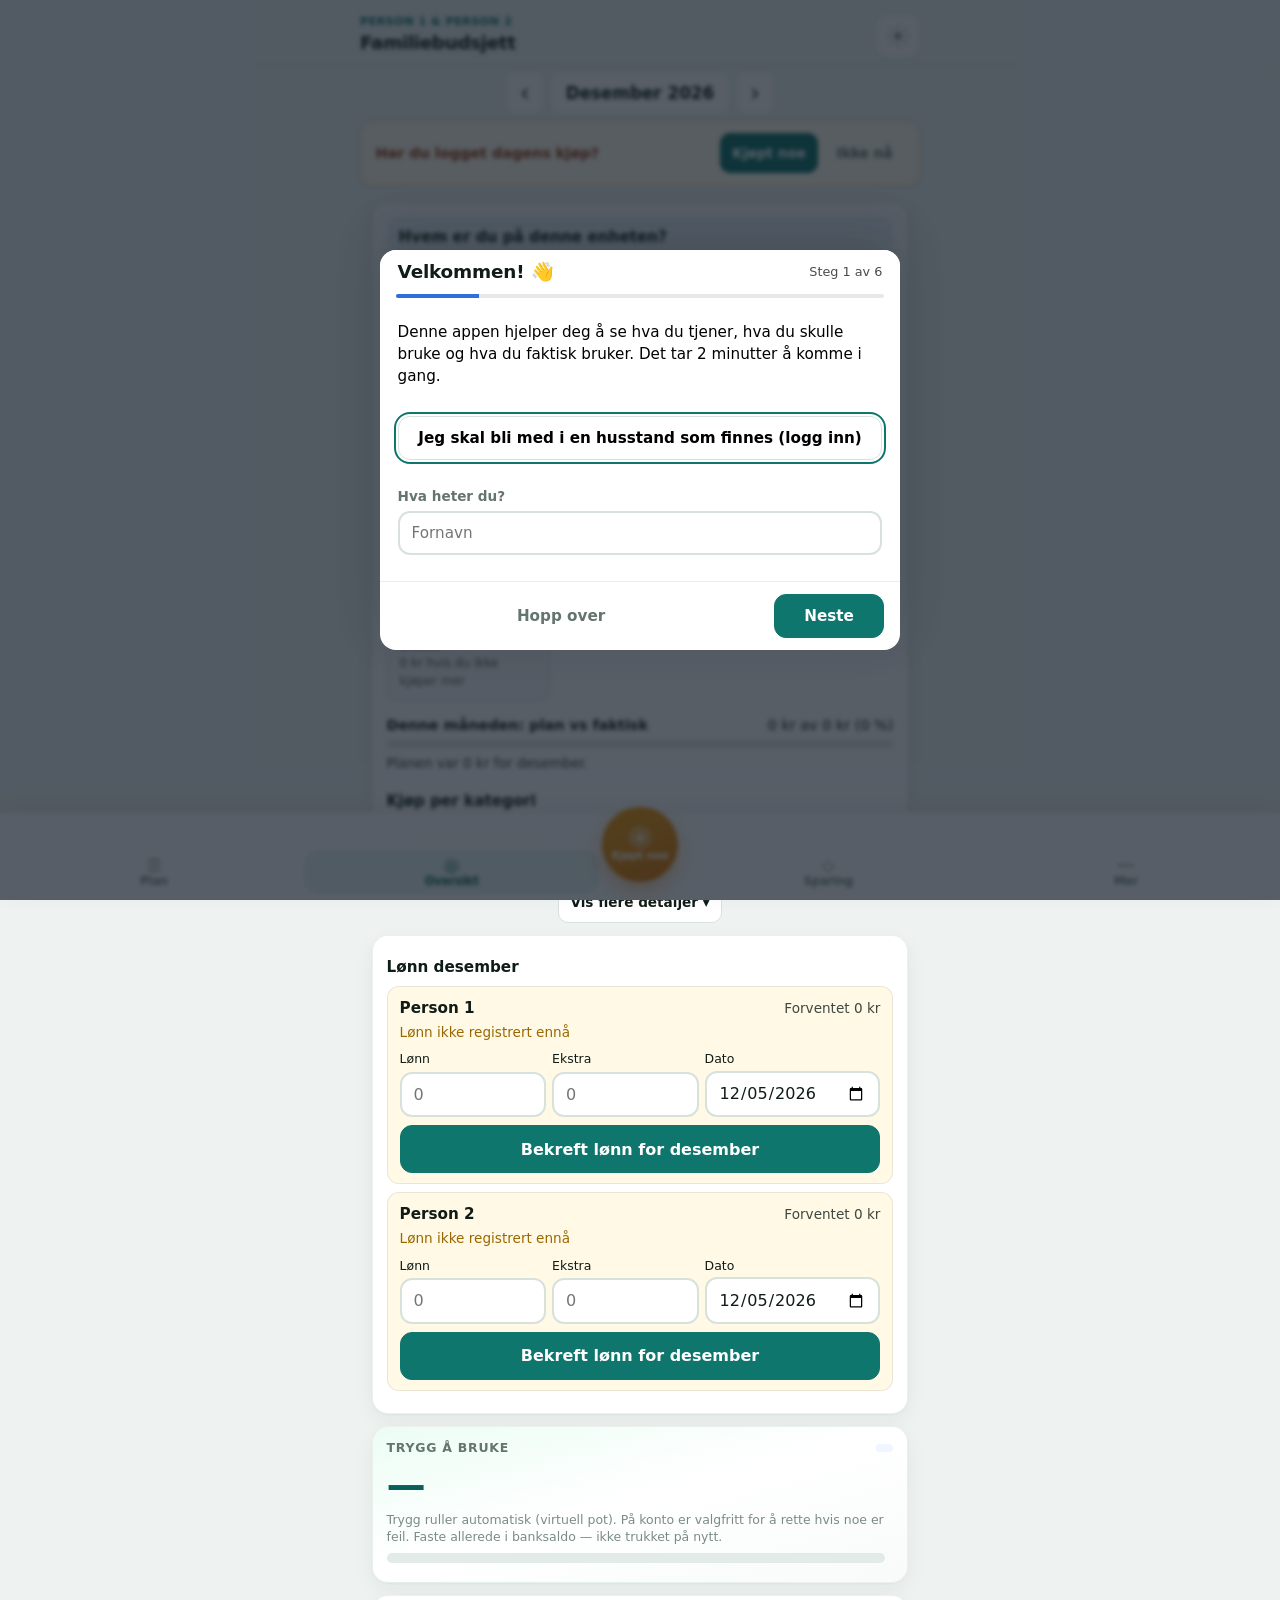
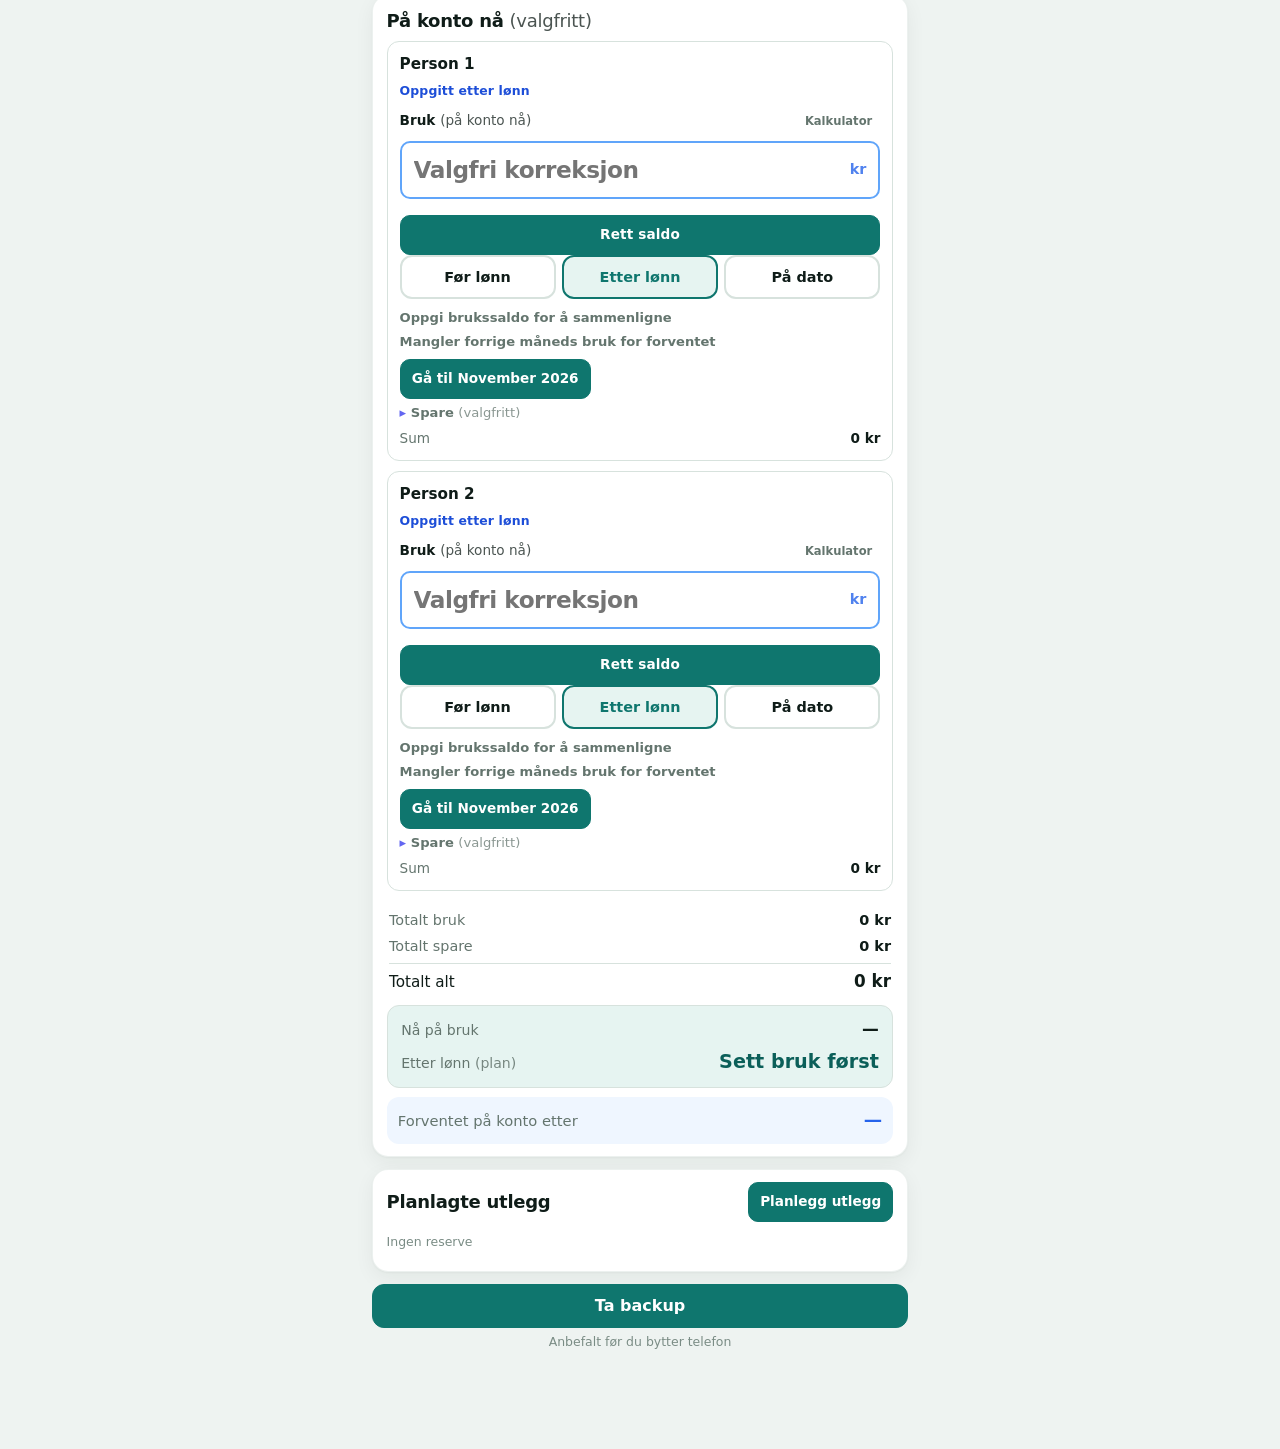
==== index.html @ 06b8fc4e "Flere brukere: per-post fletting i synk (ingen overskriving), Dette er meg per enhet, delingsveiledn" ====
<!DOCTYPE html>
<html lang="nb">
<head>
  <meta charset="UTF-8" />
  <meta name="viewport" content="width=device-width, initial-scale=1, viewport-fit=cover" />
  <meta name="theme-color" content="#0f766e" />
  <meta name="description" content="Familiebudsjett – budsjett mot faktisk, rask logging for husstanden." />
  <meta name="apple-mobile-web-app-capable" content="yes" />
  <meta name="mobile-web-app-capable" content="yes" />
  <meta name="apple-mobile-web-app-status-bar-style" content="default" />
  <meta name="apple-mobile-web-app-title" content="Budsjett" />
  <meta name="application-name" content="Familiebudsjett" />
  <link rel="manifest" href="manifest.webmanifest" />
  <link rel="apple-touch-icon" href="icon-192.png" />
  <title>Familiebudsjett</title>
  <link rel="stylesheet" href="styles.css" />
</head>
<body>
  <a class="skip-link" href="#main">Hopp til innhold</a>

  <header class="app-header">
    <div class="header-inner">
      <div>
        <p class="eyebrow header-eyebrow-dyn" id="headerEyebrow">Familie</p>
        <h1>Familiebudsjett</h1>
      </div>
      <button type="button" class="icon-btn" id="btnSettings" aria-label="Innstillinger" title="Innstillinger">
        <svg width="22" height="22" viewBox="0 0 24 24" fill="none" stroke="currentColor" stroke-width="2" aria-hidden="true">
          <circle cx="12" cy="12" r="3"/><path d="M12 1v2M12 21v2M4.2 4.2l1.4 1.4M18.4 18.4l1.4 1.4M1 12h2M21 12h2M4.2 19.8l1.4-1.4M18.4 5.6l1.4-1.4"/>
        </svg>
      </button>
    </div>
  </header>

  <div class="month-bar sticky-bar">
    <button type="button" class="month-nav" id="prevMonth" aria-label="Forrige måned">‹</button>
    <button type="button" class="month-label" id="monthLabel" aria-label="Velg måned">—</button>
    <button type="button" class="month-nav" id="nextMonth" aria-label="Neste måned">›</button>
  </div>

  <nav class="main-tabs" id="mainTabs" role="tablist" aria-label="Hovedvisning">
    <div class="main-tabs-side left" role="presentation">
      <button type="button" class="main-tab" role="tab" id="tabPlan" data-tab="plan" aria-controls="panelPlan" aria-selected="false"><span class="tab-ico" aria-hidden="true">☰</span><span class="tab-txt">Plan</span></button>
      <button type="button" class="main-tab" role="tab" id="tabOversikt" data-tab="oversikt" aria-controls="panelOversikt" aria-selected="true"><span class="tab-ico" aria-hidden="true">◎</span><span class="tab-txt">Oversikt</span></button>
    </div>
    <button type="button" class="main-tab-buy" id="fabBuy" aria-label="Kjøpt noe">
      <span class="tab-buy-plus" aria-hidden="true">+</span>
      <span class="tab-buy-label">Kjøpt noe</span>
    </button>
    <div class="main-tabs-side right" role="presentation">
      <button type="button" class="main-tab" role="tab" id="tabSparing" data-tab="sparing" aria-controls="panelSparing" aria-selected="false"><span class="tab-ico" aria-hidden="true">◇</span><span class="tab-txt">Sparing</span></button>
      <button type="button" class="main-tab" role="tab" id="tabMer" data-tab="mer" aria-controls="panelMer" aria-selected="false"><span class="tab-ico" aria-hidden="true">⋯</span><span class="tab-txt">Mer</span></button>
    </div>
  </nav>

  <div id="dayReminder" class="reminder soft-reminder" hidden>
    <p>Har du logget dagens kjøp?</p>
    <div class="reminder-actions">
      <button type="button" class="btn primary sm" id="reminderLog">Kjøpt noe</button>
      <button type="button" class="btn ghost sm" id="reminderDismiss">Ikke nå</button>
    </div>
  </div>

  <div id="missedMonthBanner" class="reminder soft-reminder missed-month-banner" hidden role="status">
    <p id="missedMonthText">En måned ble hoppet over.</p>
    <div class="reminder-actions missed-month-actions">
      <button type="button" class="btn primary sm" id="missedCopyPlan">Kopier plan</button>
      <button type="button" class="btn secondary sm" id="missedLightUse">Lett bruk</button>
      <button type="button" class="btn ghost sm" id="missedJump">Gå til måned</button>
      <button type="button" class="btn ghost sm" id="missedDismiss">Ikke nå</button>
    </div>
  </div>

  <main id="main" class="wrap">
    <!-- ——— PLAN ——— -->
    <div id="panelPlan" class="tab-panel" role="tabpanel" aria-labelledby="tabPlan" hidden>
      <div id="budgetOnboard" class="onboard-banner" hidden>
        <div class="onboard-inner">
          <p><strong>3 steg til rolig oversikt</strong></p>
          <ol class="onboard-steps">
            <li>Legg til kategorier med chips under hver person / Felles</li>
            <li>Sett forventet inntekt</li>
            <li>Sett forventet beløp</li>
          </ol>
          <button type="button" class="btn primary sm" id="btnOnboardScroll">Se kategoriforslag</button>
        </div>
      </div>

      <div id="planSafeMini" class="plan-safe-mini" hidden>
        <span class="plan-safe-label">Trygg å bruke nå</span>
        <strong id="planSafeMiniValue">—</strong>
      </div>

      <div id="planMissingIncome" class="ux-nudge" hidden role="status"></div>

      <div class="toolbar plan-toolbar">
        <button type="button" class="btn secondary" id="btnCopyBudget" title="Kopier budsjettbeløp og forventet inntekt fra forrige måned">
          📋 Kopier budsjett fra forrige måned
        </button>
        <div class="sort-wrap">
          <label class="sr-only" for="sortSelect">Sorter kategorier</label>
          <select id="sortSelect" class="select">
            <option value="over">Over budsjett først</option>
            <option value="alpha">A–Å</option>
            <option value="egen">Egen rekkefølge</option>
          </select>
        </div>
      </div>

      <section class="card budget-hero compact-card" id="budgetHero" aria-labelledby="budgetHeroTitle">
        <div class="card-head">
          <h2 id="budgetHeroTitle">Budsjett denne måneden</h2>
        </div>

        <div class="budget-block" id="sectionPlanIncome" aria-labelledby="planIncTitle">
          <div class="budget-block-head">
            <h3 id="planIncTitle">Forventet inntekt</h3>
          </div>
          <div class="plan-income-grid" id="planIncomeGrid"></div>
          <div id="planIncCalcHost" class="plan-inc-calc-host">
            <div class="amount-calc" id="planIncCalc" hidden>
              <div class="amount-calc-display" data-calc-display aria-live="polite">0</div>
              <div class="amount-calc-pad" role="group" aria-label="Kalkulator for forventet inntekt">
                <button type="button" class="calc-key" data-calc-key="7">7</button>
                <button type="button" class="calc-key" data-calc-key="8">8</button>
                <button type="button" class="calc-key" data-calc-key="9">9</button>
                <button type="button" class="calc-key calc-op" data-calc-key="÷">÷</button>
                <button type="button" class="calc-key" data-calc-key="4">4</button>
                <button type="button" class="calc-key" data-calc-key="5">5</button>
                <button type="button" class="calc-key" data-calc-key="6">6</button>
                <button type="button" class="calc-key calc-op" data-calc-key="×">×</button>
                <button type="button" class="calc-key" data-calc-key="1">1</button>
                <button type="button" class="calc-key" data-calc-key="2">2</button>
                <button type="button" class="calc-key" data-calc-key="3">3</button>
                <button type="button" class="calc-key calc-op" data-calc-key="−">−</button>
                <button type="button" class="calc-key" data-calc-key="0">0</button>
                <button type="button" class="calc-key" data-calc-key=",">,</button>
                <button type="button" class="calc-key" data-calc-key="⌫" aria-label="Slett">⌫</button>
                <button type="button" class="calc-key calc-op" data-calc-key="+">+</button>
                <button type="button" class="calc-key calc-eq" data-calc-key="=">=</button>
                <button type="button" class="calc-key calc-c" data-calc-key="C">C</button>
                <button type="button" class="btn primary calc-use" data-calc-use>Bruk</button>
              </div>
              <p class="hint compact amount-calc-hint">Eller skriv direkte i feltet, f.eks. 42500+2400</p>
            </div>
          </div>
        </div>

        <div class="budget-block cat-hero" id="sectionPlanExpenses" aria-labelledby="catTitle">
          <div class="budget-block-head">
            <h3 id="catTitle">Forventede utgifter</h3>
            <button type="button" class="btn ghost sm" id="btnManageCats">Administrer</button>
          </div>
          <div id="catSpendSticky" class="cat-spend-sticky" aria-live="polite">
            <span>Forventet totalt</span>
            <strong id="catSpendStickyTotal">—</strong>
            <span class="cat-spend-break" id="catSpendStickyBreak" hidden></span>
          </div>
          <div id="categoryList" class="category-list"></div>
          <div id="categoryEmpty" class="empty empty-encourage" hidden>
            <span class="empty-icon" aria-hidden="true">✨</span>
            <p><strong>Kom i gang med kategorier</strong></p>
            <p class="hint compact">Forslag ligger under hver person og Felles – trykk for å legge til.</p>
          </div>
          <div id="catQuickAdd" class="cat-quick-add" hidden></div>
        </div>
      </section>
    </div>

    <!-- ——— OVERSIKT ——— -->
    <div id="panelOversikt" class="tab-panel" role="tabpanel" aria-labelledby="tabOversikt">
      <section class="card compact-card month-ov-card" id="monthOverviewCard" aria-label="Månedsoversikt">
        <div id="monthOverview"></div>
      </section>
      <div class="ov-details-toggle"><button type="button" class="btn sm" id="btnToggleDetails" aria-expanded="false">Vis flere detaljer ▾</button></div>
      <section class="card compact-card salary-card" id="salaryCard" aria-label="Lønnsstatus">
        <div class="salary-status" id="salaryStatus" aria-live="polite"></div>
      </section>

      <section class="card safe-spend-card compact-card" id="safeSpendCard" aria-labelledby="safeSpendTitle">
        <div class="card-head safe-spend-head">
          <h2 id="safeSpendTitle">Trygg å bruke nå</h2>
          <span class="pill blue" id="healthPill" hidden></span>
        </div>
        <p class="safe-spend-value" id="safeSpendValue">—</p>
        <p class="safe-spend-secondary" id="safeSpendSecondary" hidden></p>
        <div class="safe-spend-breakdown" id="safeSpendBreakdown" hidden></div>
        <div class="forlonn-box" id="forLonnBox" hidden></div>
        <p class="meta-line" id="safeSpendReserve" hidden>Reservert til planlagte utlegg: —</p>
        <p class="safe-spend-hint" id="safeSpendHint">Trygg ruller automatisk: forrige pot + (lønn − utgifter). «På konto nå» er valgfri korreksjon for denne måneden — nullstilles / gjelder ikke automatisk neste mnd. Faste er allerede i banksaldo — ikke trukket på nytt.</p>
        <div class="health-meter" id="healthMeter" hidden>
          <div class="health-meter-track">
            <div class="health-meter-fill" id="healthMeterFill"></div>
          </div>
          <span class="health-meter-label" id="healthMeterLabel"></span>
        </div>
        <div class="health" id="healthSummary" hidden></div>
      </section>

      <section class="card compact-card forward-panel-card" id="forwardPanelCard" aria-labelledby="forwardPanelTitle">
        <div class="card-head">
          <h2 id="forwardPanelTitle">Fremover</h2>
        </div>
        <div class="forward-har-na" id="forwardHarNa">
          <span class="forward-label">Har nå</span>
          <strong class="forward-value" id="forwardHarNaValue">—</strong>
        </div>
        <p class="hint compact" id="forwardHarNaHint">Trygg å bruke denne måneden (eller bank hvis du har rettet På konto).</p>
        <h3 class="forward-sub">Hvis du følger budsjettet</h3>
        <div class="forward-months" id="forwardMonths" aria-label="Projeksjon neste måneder"></div>
        <div class="forward-milestones" id="forwardMilestones" aria-label="Milepæler">
          <div class="forward-year-summary" id="forwardOm1">
            <span class="forward-label" id="forwardOm1Label">Om 1 år</span>
            <strong class="forward-value" id="forwardOm1Value">—</strong>
          </div>
          <div class="forward-year-summary" id="forwardOm5">
            <span class="forward-label" id="forwardOm5Label">Om 5 år</span>
            <strong class="forward-value" id="forwardOm5Value">—</strong>
          </div>
          <div class="forward-year-summary" id="forwardOm12">
            <span class="forward-label" id="forwardOm12Label">Om 12 år</span>
            <strong class="forward-value" id="forwardOm12Value">—</strong>
          </div>
        </div>
        <div class="forward-pick" id="forwardPick">
          <label class="forward-pick-label" for="forwardPickYear">Se måned</label>
          <div class="forward-pick-row">
            <select id="forwardPickMonth" aria-label="Måned"></select>
            <select id="forwardPickYear" aria-label="År"></select>
          </div>
          <div class="forward-year-summary forward-pick-result" id="forwardPickResult">
            <span class="forward-label" id="forwardPickLabel">—</span>
            <strong class="forward-value" id="forwardPickValue">—</strong>
          </div>
        </div>
        <details class="forward-years-details" id="forwardYearsDetails">
          <summary>År for år</summary>
          <div class="forward-years-list" id="forwardYearsList" aria-label="Projeksjon per år"></div>
        </details>
        <p class="hint compact" id="forwardFormulaHint">Neste mnd = på konto + (lønn − utgifter). Bil o.l. er engangsutlegg i den måneden.</p>
      </section>

      
      <section class="card compact-card pa-konto-card" id="paKontoCard" aria-labelledby="kontoerTitle">
        <div class="card-head">
          <h2 id="kontoerTitle">På konto nå <em class="opt">(valgfritt)</em></h2>
        </div>
        <p class="hint compact pa-konto-lead">Valgfri korreksjon for <em>denne</em> måneden — nullstilles / gjelder ikke automatisk neste mnd. Trygg ruller: forrige + (lønn − utgifter). Bruk <strong>Rett saldo</strong> bare hvis banken ikke stemmer.</p>
        <p class="hint compact pa-konto-new-month" id="paKontoNewMonthHint" hidden>Ny måned — feltet er tomt. Trygg ruller automatisk. Rett saldo bare hvis banken ikke stemmer.</p>
        <div id="kontoerGrid" class="kontoer-grid pa-konto-grid"></div>
        <div class="pa-konto-samlet" id="paKontoSamlet" aria-label="Samlet husstand" hidden></div>
        <div class="kontoer-totals" id="kontoerTotals" aria-label="Totalt husstand">
          <div class="kontoer-total-row">
            <span>Totalt bruk</span>
            <strong id="totalBruk">—</strong>
          </div>
          <div class="kontoer-total-row">
            <span>Totalt spare</span>
            <strong id="totalSpare">—</strong>
          </div>
          <div class="kontoer-total-row is-grand">
            <span>Totalt alt</span>
            <strong id="totalAlt">—</strong>
          </div>
        </div>
        <div class="saldo-hero" id="saldoHeroCard" aria-label="Saldo og etter lønn">
          <div class="saldo-hero-row">
            <span class="saldo-hero-label">Nå på bruk</span>
            <strong class="saldo-hero-value" id="saldoNowBruk">—</strong>
          </div>
          <div class="saldo-hero-row is-emphasis">
            <span class="saldo-hero-label">Etter lønn <em class="opt">(plan)</em></span>
            <strong class="saldo-hero-value" id="saldoEtterLonn">—</strong>
          </div>
          <p class="hint compact saldo-hero-hint">Etter lønn = bruk + forventet inn − forventet ut. Spare er utenfor trygg-å-bruke.</p>
        </div>
        <div class="stat big blue" id="statForventetWrap" hidden>
          <span class="label">Forventet på konto etter</span>
          <span class="value" id="statForventet">—</span>
        </div>
        <p class="meta-line" id="paKontoUpdated" hidden></p>
        <p class="hint compact" id="kontoerHint">Velg <strong>Før lønn</strong>, <strong>Etter lønn</strong> eller <strong>På dato</strong> for når saldoen gjelder. Trykk <strong>Bekreft saldo</strong> for å lagre. Under differansen ser du hvordan <strong>forventet</strong> er regnet (forrige bruk + inn − ut − sparing − Fast auto). Mangler forrige måneds bruk, følg knappen dit først. Spare er utenfor «Trygg å bruke».</p>
        <div id="paKontoCalcHost" class="plan-inc-calc-host">
          <div class="amount-calc" id="paKontoCalc" hidden>
            <div class="amount-calc-display" data-calc-display aria-live="polite">0</div>
            <div class="amount-calc-pad" role="group" aria-label="Kalkulator for saldo">
              <button type="button" class="calc-key" data-calc-key="7">7</button>
              <button type="button" class="calc-key" data-calc-key="8">8</button>
              <button type="button" class="calc-key" data-calc-key="9">9</button>
              <button type="button" class="calc-key calc-op" data-calc-key="÷">÷</button>
              <button type="button" class="calc-key" data-calc-key="4">4</button>
              <button type="button" class="calc-key" data-calc-key="5">5</button>
              <button type="button" class="calc-key" data-calc-key="6">6</button>
              <button type="button" class="calc-key calc-op" data-calc-key="×">×</button>
              <button type="button" class="calc-key" data-calc-key="1">1</button>
              <button type="button" class="calc-key" data-calc-key="2">2</button>
              <button type="button" class="calc-key" data-calc-key="3">3</button>
              <button type="button" class="calc-key calc-op" data-calc-key="−">−</button>
              <button type="button" class="calc-key" data-calc-key="0">0</button>
              <button type="button" class="calc-key" data-calc-key=",">,</button>
              <button type="button" class="calc-key" data-calc-key="⌫" aria-label="Slett">⌫</button>
              <button type="button" class="calc-key calc-op" data-calc-key="+">+</button>
              <button type="button" class="calc-key calc-eq" data-calc-key="=">=</button>
              <button type="button" class="calc-key calc-c" data-calc-key="C">C</button>
              <button type="button" class="btn primary calc-use" data-calc-use>Bruk</button>
            </div>
            <p class="hint compact amount-calc-hint">Eller skriv direkte i feltet, f.eks. 12000+500</p>
          </div>
        </div>
      </section>

      <section class="card compact-card" id="plannedSpendsCard" aria-labelledby="plannedSpendsTitle">
        <div class="card-head">
          <h2 id="plannedSpendsTitle">Planlagte utlegg</h2>
          <button type="button" class="btn primary sm" id="btnPlanSpend">Planlegg utlegg</button>
        </div>
        <p class="hint compact">Reserveres også i måneder før kjøpet. Summen trekkes fra Trygg å bruke for valgt måned og alle senere planlagte utlegg. Unngår dobbelttelling hvis du logger samme kategori.</p>
        <p class="meta-line" id="plannedSpendsSum">Ingen reserve</p>
        <div id="plannedSpendsList" class="planned-spends-list"></div>
      </section>

      <div class="backup-banner" id="backupBanner">
        <button type="button" class="btn primary backup-btn" id="btnBackupTop">Ta backup</button>
        <p class="backup-note">Anbefalt før du bytter telefon</p>
      </div>

      <section class="card inn-ut-card compact-card" aria-labelledby="innUtTitle">
        <div class="card-head">
          <h2 id="innUtTitle">Inn og ut</h2>
        </div>
        <div class="view-tabs" id="innUtTabs" role="tablist" aria-label="Visning Inn og ut"></div>
        <p class="felles-note" id="fellesNote" hidden>Felles deles likt mellom aktive personer.</p>
        <div class="inn-ut-grid" role="group" aria-label="Inntekter og utgifter">
          <div class="inn-ut-col inn">
            <div class="inn-ut-head">
              <span class="inn-ut-badge">Inn</span>
              <button type="button" class="btn ghost xs endre-btn" id="btnEditInn" title="Gå til forventet inntekt">Endre</button>
            </div>
            <div class="inn-ut-row">
              <span class="muted">Forventet</span>
              <strong id="innPlan">—</strong>
            </div>
            <div class="inn-ut-row">
              <span class="muted">Faktisk</span>
              <strong id="innActual">—</strong>
            </div>
          </div>
          <div class="inn-ut-col ut">
            <div class="inn-ut-head">
              <span class="inn-ut-badge">Ut</span>
              <button type="button" class="btn ghost xs endre-btn" id="btnEditUt" title="Gå til forventede utgifter">Endre</button>
            </div>
            <div class="inn-ut-row">
              <span class="muted">Forventet</span>
              <strong id="utPlan">—</strong>
            </div>
            <div class="inn-ut-row">
              <span class="muted">Faktisk</span>
              <strong id="utActual">—</strong>
            </div>
            <p class="inn-ut-auto-note" id="utAutoNote" hidden></p>
          </div>
        </div>
        <div class="net-bar" id="netBar">
          <div class="net-item">
            <span class="label">Til overs (plan)</span>
            <span class="value" id="netPlan">—</span>
          </div>
          <div class="net-item">
            <span class="label">Til overs (faktisk)</span>
            <span class="value" id="netActual">—</span>
          </div>
        </div>
        <p class="net-actual-note" id="netActualNote" hidden></p>
        <div id="familyEmpty" class="empty compact" hidden>
          <span class="empty-icon" aria-hidden="true">🌱</span>
          <p>Ingen tall ennå. Sett forventet under Plan, eller trykk «Kjøpt noe».</p>
        </div>
        <p class="meta-line" id="vsPrevMonth" hidden></p>
      </section>


      <div class="person-grid" id="personGrid"></div>

      <section class="card compact-card" aria-labelledby="chartTitle">
        <div class="card-head">
          <h2 id="chartTitle">Fordeling</h2>
          <div class="seg chart-toggle" role="radiogroup" aria-label="Diagramvisning">
            <label><input type="radio" name="chartMode" value="actual" checked /><span>Faktisk</span></label>
            <label><input type="radio" name="chartMode" value="budget" /><span>Forventet</span></label>
          </div>
        </div>
        <div id="chartWrap" class="chart-wrap">
          <svg id="pieChart" viewBox="0 0 200 200" width="160" height="160" role="img" aria-label="Utgifter per kategori"></svg>
          <ul id="chartLegend" class="chart-legend"></ul>
        </div>
        <div id="chartEmpty" class="empty compact" hidden>
          <span class="empty-icon" aria-hidden="true">🥧</span>
          <p>Ingen utgifter logget ennå</p>
        </div>
      </section>
    </div>

    <!-- ——— LOGG ——— -->
    <div id="panelLogg" class="tab-panel" role="tabpanel" aria-label="Logg" hidden>
      <section class="card compact-card" aria-labelledby="txTitle">
        <div class="card-head">
          <h2 id="txTitle">Transaksjoner</h2>
        </div>
        <div class="tx-filters">
          <input type="search" id="txSearch" class="input" placeholder="Søk i notat, kategori…" autocomplete="off" />
          <select id="txFilter" class="select">
            <option value="all">Alle</option>
            <option value="expense">Utgifter</option>
            <option value="income">Inntekter</option>
            <option value="saving">Sparing</option>
          </select>
          <select id="txScope" class="select" title="Periode">
            <option value="month">Denne måneden</option>
            <option value="year">Hele året</option>
            <option value="all">Alle aktive måneder</option>
          </select>
        </div>
        <div class="tx-pager" id="txPager" hidden>
          <button type="button" class="btn ghost sm" id="txPagePrev" aria-label="Forrige side">←</button>
          <span class="tx-pager-label" id="txPagerLabel">1–40</span>
          <button type="button" class="btn ghost sm" id="txPageNext" aria-label="Neste side">→</button>
        </div>
        <div id="txList" class="tx-list"></div>
        <div id="txEmpty" class="empty" hidden>
          <span class="empty-icon" aria-hidden="true">📝</span>
          <p>Ingen kjøp logget ennå. Trykk «Kjøpt noe» når du handler.</p>
        </div>
      </section>
    </div>

    <!-- ——— SPARING ——— -->
    <div id="panelSparing" class="tab-panel" role="tabpanel" aria-labelledby="tabSparing" hidden>
      <section class="card compact-card sparing-card" id="sectionSparing" aria-labelledby="sparingTitle">
        <div class="card-head">
          <h2 id="sparingTitle">Sparing</h2>
        </div>
        <p class="hint compact">Spare saldo nå, og loggførte spareinnskudd denne måneden / i år. Ingen tips eller sammenligninger.</p>
        <div class="view-tabs" id="sparingTabs" role="tablist" aria-label="Visning Sparing"></div>
        <div class="sparing-metrics" id="sparingMetrics" aria-live="polite">
          <div class="sparing-metric is-hero">
            <span class="sparing-metric-label">Nå</span>
            <strong class="sparing-metric-value" id="sparingNaa">—</strong>
            <span class="sparing-metric-hint" id="sparingNaaHint">Spare saldo</span>
          </div>
          <div class="sparing-metric">
            <span class="sparing-metric-label">Denne måneden</span>
            <strong class="sparing-metric-value" id="sparingMonth">—</strong>
            <span class="sparing-metric-hint">Loggførte innskudd</span>
          </div>
          <div class="sparing-metric">
            <span class="sparing-metric-label">Planlagt denne måneden</span>
            <strong class="sparing-metric-value" id="sparingPlanlagt">—</strong>
            <span class="sparing-metric-hint" id="sparingPlanlagtHint">Fra Plan → Sparing</span>
          </div>
          <div class="sparing-metric">
            <span class="sparing-metric-label">I år</span>
            <strong class="sparing-metric-value" id="sparingYear">—</strong>
            <span class="sparing-metric-hint" id="sparingYearHint">2026</span>
          </div>
          <div class="sparing-metric is-muted">
            <span class="sparing-metric-label">Totalt</span>
            <strong class="sparing-metric-value" id="sparingTotal">—</strong>
            <span class="sparing-metric-hint">Alle loggførte innskudd</span>
          </div>
        </div>
        <div class="sparing-actions">
          <button type="button" class="btn primary" id="btnSparingAdd">+ Spareinnskudd</button>
        </div>
        <p class="hint compact" id="sparingEmptyHint" hidden>Ingen spareinnskudd logget ennå. Trykk «+ Spareinnskudd», eller sett spare saldo under Oversikt → Kontoer.</p>
        <div id="sparingList" class="sparing-list" aria-label="Spareinnskudd denne måneden"></div>
      </section>

      <section class="card compact-card sparing-goals-card" id="sectionSparingGoals" aria-labelledby="sparingGoalsTitle">
        <div class="card-head">
          <h2 id="sparingGoalsTitle">Sparemål</h2>
        </div>
        <p class="hint compact">Sett målbeløp og månedlig sparing. Koble spareinnskudd til et mål for automatisk fremdrift. Status: aktiv / nådd / arkivert / forlatt.</p>
        <div class="sparing-actions">
          <button type="button" class="btn primary" id="btnGoalAdd">+ Nytt sparemål</button>
        </div>
        <p class="hint compact" id="goalsEmptyHint" hidden>Ingen aktive sparemål. Trykk «+ Nytt sparemål».</p>
        <div id="goalsList" class="goals-list" aria-label="Aktive sparemål"></div>
        <div class="goals-history-wrap" id="goalsHistoryWrap" hidden>
          <h3 class="goals-history-title">Fullførte / arkiverte</h3>
          <div id="goalsHistoryList" class="goals-list goals-history" aria-label="Sparemål-historikk"></div>
        </div>
      </section>

      <section class="card compact-card sparing-trend-card" id="sectionSparingTrend" aria-labelledby="sparingTrendTitle">
        <div class="card-head">
          <h2 id="sparingTrendTitle">Sparing over år</h2>
        </div>
        <p class="hint compact">Sum loggførte spareinnskudd per kalenderår (inkl. arkiverte år).</p>
        <div id="sparingYearBars" class="year-bars multi-year-bars" aria-hidden="true"></div>
        <div id="sparingYearCards" class="multi-year-cards" aria-label="Sparing per år"></div>
      </section>
    </div>

    <!-- ——— MER ——— -->
    <div id="panelMer" class="tab-panel" role="tabpanel" aria-labelledby="tabMer" hidden>
      <section class="card compact-card mer-card" aria-labelledby="merTitle">
        <div class="card-head">
          <h2 id="merTitle">Mer</h2>
        </div>
        <p class="hint compact">Snarveier til logg, familie, år, innstillinger og demo-data. Sparing har egen fane.</p>
        <div class="mer-actions">
          <button type="button" class="btn primary mer-btn" id="btnNewCatMer">+ Ny kategori</button>
          <button type="button" class="btn mer-btn" id="btnMerPlanSpend">Planlegg utlegg</button>
          <button type="button" class="btn mer-btn" id="btnMerLogg">Logg</button>
          <button type="button" class="btn mer-btn" id="btnMerPeople">Familie / Personer</button>
          <button type="button" class="btn mer-btn" id="btnMerSplitWizard">Fordeling Felles %</button>
          <button type="button" class="btn mer-btn" id="btnMerYear">År</button>
          <button type="button" class="btn ghost mer-btn" id="btnMerSparing">Sparing (fane)</button>
          <button type="button" class="btn mer-btn" id="btnMerSettings">Innstillinger</button>
          <button type="button" class="btn mer-btn" id="btnMerSync">Konto / Synk</button>
          <button type="button" class="btn primary mer-btn" id="btnMerBackup">Ta backup</button>
          <button type="button" class="btn mer-btn mer-btn-excel" id="btnFillExcel">Fyll budsjett fra Excel</button>
          <button type="button" class="btn danger ghost mer-btn" id="btnClearCategories">Fjern alle kategorier</button>
          <button type="button" class="btn danger ghost mer-btn" id="btnMerReset">Nullstill alt</button>
        </div>
        <p class="hint compact" id="merExcelHint">«Fyll budsjett fra Excel» oppretter manglende kategorier (med riktig eier) og setter forventet inntekt/utgifter for alle 12 måneder: <strong>Felles</strong> = Lån/Strøm/Internett/Forsikring, personlige variable under person 1/2. Lager ikke fake kjøp eller saldo.</p>
        <p class="hint compact">Hold ⠿ og dra for å endre kategori-rekkefølge på Plan (velg «Egen rekkefølge») eller under Administrer.</p>
      </section>

      <section class="card compact-card mer-sync-card" id="sectionMerSync" aria-labelledby="merSyncTitle">
        <div class="card-head">
          <h2 id="merSyncTitle">Konto / Synk</h2>
        </div>
        <p class="sync-lead" id="syncLead">
          Synk budsjettet mellom <strong>PC og telefon</strong> med brukernavn og passord.
          Data lagres fortsatt lokalt som sikkerhetskopi. Ingen bankkobling.
        </p>
        <div class="sync-status" id="syncStatusBox" role="status">
          <span class="sync-status-dot" aria-hidden="true"></span>
          <div class="sync-status-text">
            <span class="sync-status-label" id="syncStatusLabel">Kun lokalt</span>
            <span class="sync-status-detail" id="syncStatusDetail">Logg inn for synk mellom telefon og PC</span>
          </div>
        </div>

        <div id="syncLoggedOut" class="sync-panel">
          <div class="sync-mode" role="tablist" aria-label="Velg handling">
            <button type="button" class="sync-mode-btn is-active" id="syncModeSignup" role="tab" aria-selected="true" data-sync-mode="signup">Opprett husstand</button>
            <button type="button" class="sync-mode-btn" id="syncModeLogin" role="tab" aria-selected="false" data-sync-mode="login">Logg inn</button>
          </div>
          <p class="hint compact sync-mode-hint" id="syncModeHint">
            Opprett husstand én gang (f.eks. på PC). Deretter logger du inn på telefonen med samme brukernavn og passord.
          </p>
          <label class="field">
            <span>Brukernavn</span>
            <input type="text" id="syncUsername" class="input lg" maxlength="32" autocomplete="username" placeholder="f.eks. ola" spellcheck="false" />
          </label>
          <label class="field">
            <span>Passord</span>
            <input type="password" id="syncPassword" class="input lg" maxlength="72" autocomplete="new-password" placeholder="Minst 6 tegn" />
          </label>
          <p class="sync-form-error" id="syncFormError" hidden role="alert"></p>
          <button type="button" class="btn primary lg sync-submit" id="btnSyncSubmit">Opprett husstand</button>
          <!-- Keep ids for compatibility; hidden, driven by mode + submit -->
          <button type="button" class="btn primary" id="btnSyncLogin" hidden>Logg inn</button>
          <button type="button" class="btn" id="btnSyncSignup" hidden>Opprett husstand</button>
          <p class="hint compact" id="syncConfigHint" hidden>Synk er ikke aktiv ennå. Du kan bruke appen som vanlig – data lagres lokalt.</p>
        </div>

        <div id="syncLoggedIn" class="sync-panel" hidden>
          <p class="sync-user-line" id="syncUserLine"></p>
          <div class="sync-invite-card" id="syncInviteLine" hidden>
            <p class="sync-invite-title">Invitasjonskode til andre enhet</p>
            <p class="hint compact sync-invite-help">På telefonen: opprett egen husstandskonto <em>eller</em> logg inn med samme brukernavn – eller skriv inn koden under «Bli med».</p>
            <div class="sync-invite-row">
              <strong class="sync-invite-code" id="syncInviteCode"></strong>
              <button type="button" class="btn primary sync-copy-btn" id="btnSyncCopyInvite">Kopier kode</button>
            </div>
          </div>
          <div class="sync-join-block" id="syncJoinField">
            <label class="field">
              <span>Bli med i husstand</span>
              <input type="text" id="syncJoinCode" class="input lg" maxlength="16" autocomplete="off" placeholder="Kode fra PC / partner" spellcheck="false" />
            </label>
            <p class="hint compact">Har partneren allerede husstand? Skriv inn invitasjonskoden her.</p>
            <button type="button" class="btn" id="btnSyncJoin">Bli med med kode</button>
          </div>
          <div class="sync-actions sync-actions-logged">
            <button type="button" class="btn primary" id="btnSyncNow">Synk nå</button>
            <button type="button" class="btn ghost" id="btnSyncLogout">Logg ut</button>
          </div>
        </div>
        <p class="hint compact sync-footer-hint">Lokal sikkerhetskopi i nettleseren beholdes alltid. Ingen bankinnlogging.</p>
      </section>

      <section class="card compact-card mer-year-card" id="sectionMerYear" aria-labelledby="merYearTitle">
        <div class="card-head year-head">
          <h2 id="merYearTitle">År</h2>
          <div class="year-nav" role="group" aria-label="Velg år">
            <button type="button" class="icon-btn" id="yearOverviewPrev" aria-label="Forrige år">‹</button>
            <span id="yearOverviewLabel" class="year-overview-label">2026</span>
            <button type="button" class="icon-btn" id="yearOverviewNext" aria-label="Neste år">›</button>
          </div>
        </div>
        <p class="hint compact">Plan inn / plan ut / faktisk ut / til overs per måned. Arkiver gamle år for mindre synk-payload – aggregater beholdes.</p>
        <div id="yearArchiveBanner" class="archive-banner" hidden></div>
        <div id="yearArchiveActions" class="archive-actions"></div>
        <div id="yearOverviewBars" class="year-bars" aria-hidden="true"></div>
        <div id="yearOverviewTotals" class="year-totals"></div>
        <div class="year-table-wrap">
          <table class="year-table" id="yearOverviewTable">
            <thead>
              <tr>
                <th>Mnd</th>
                <th>Plan inn</th>
                <th>Plan ut</th>
                <th>Faktisk ut</th>
                <th>Til overs</th>
              </tr>
            </thead>
            <tbody id="yearOverviewBody"></tbody>
          </table>
        </div>
        <div class="multi-year-block">
          <h3 class="multi-year-title">Flere år</h3>
          <p class="hint compact">År-for-år: faktisk ut, til overs og sparing.</p>
          <div id="multiYearBars" class="year-bars multi-year-bars" aria-hidden="true"></div>
          <div id="multiYearCards" class="multi-year-cards" aria-label="Årsoversikt flere år"></div>
        </div>
      </section>


      <section class="card compact-card mer-people-card" id="sectionMerPeople" aria-labelledby="merPeopleTitle">
        <div class="card-head">
          <h2 id="merPeopleTitle">Familie / Personer</h2>
        </div>
        <p class="hint compact">Gi nytt navn direkte i feltet. Felles er ikke en person og kan ikke fjernes. Endre eller legg til etter behov.</p>
        <div id="merPeopleManageList" class="people-manage"></div>
        <div class="add-person-block">
          <label class="field">
            <span>Ny person</span>
            <input type="text" id="merNewPersonName" class="input lg people-add-input" maxlength="40" placeholder="Skriv navn…" autocomplete="off" />
          </label>
          <button type="button" class="btn primary lg people-add-btn" id="btnMerAddPerson">+ Legg til person</button>
        </div>
      </section>
    </div>
  </main>

  <!-- Modal: month picker -->
  <dialog id="dlgMonth" class="modal">
    <form method="dialog" class="modal-card">
      <header class="modal-head">
        <h2>Velg måned</h2>
        <button type="submit" class="icon-btn" value="cancel" aria-label="Lukk">×</button>
      </header>
      <div class="modal-body">
        <div class="year-row">
          <button type="button" class="btn ghost sm" id="yearPrev">‹</button>
          <strong id="pickYear">2026</strong>
          <button type="button" class="btn ghost sm" id="yearNext">›</button>
        </div>
        <div class="month-grid" id="monthGrid"></div>
      </div>
    </form>
  </dialog>

  <!-- Modal: kjøpt noe -->
  <dialog id="dlgExpense" class="modal">
    <form id="formExpense" class="modal-card">
      <header class="modal-head">
        <h2 id="expenseTitle">Kjøpt noe</h2>
        <button type="button" class="icon-btn" id="expenseClose" aria-label="Lukk">×</button>
      </header>
      <div class="modal-body stack">
        <input type="hidden" id="expId" />
        <label class="field">
          <div class="field-label-row">
            <span>Beløp (kr)</span>
            <button type="button" class="btn ghost xs calc-toggle" data-calc-panel="expCalc" aria-expanded="false" aria-controls="expCalc">Kalkulator</button>
          </div>
          <input id="expAmount" class="input lg amount-expr" type="text" inputmode="decimal" placeholder="0 eller 199+49" required autocomplete="off" />
        </label>
        <div class="amount-calc" id="expCalc" hidden>
          <div class="amount-calc-display" data-calc-display aria-live="polite">0</div>
          <div class="amount-calc-pad" role="group" aria-label="Kalkulator">
            <button type="button" class="calc-key" data-calc-key="7">7</button>
            <button type="button" class="calc-key" data-calc-key="8">8</button>
            <button type="button" class="calc-key" data-calc-key="9">9</button>
            <button type="button" class="calc-key calc-op" data-calc-key="÷">÷</button>
            <button type="button" class="calc-key" data-calc-key="4">4</button>
            <button type="button" class="calc-key" data-calc-key="5">5</button>
            <button type="button" class="calc-key" data-calc-key="6">6</button>
            <button type="button" class="calc-key calc-op" data-calc-key="×">×</button>
            <button type="button" class="calc-key" data-calc-key="1">1</button>
            <button type="button" class="calc-key" data-calc-key="2">2</button>
            <button type="button" class="calc-key" data-calc-key="3">3</button>
            <button type="button" class="calc-key calc-op" data-calc-key="−">−</button>
            <button type="button" class="calc-key" data-calc-key="0">0</button>
            <button type="button" class="calc-key" data-calc-key=",">,</button>
            <button type="button" class="calc-key" data-calc-key="⌫" aria-label="Slett">⌫</button>
            <button type="button" class="calc-key calc-op" data-calc-key="+">+</button>
            <button type="button" class="calc-key calc-eq" data-calc-key="=">=</button>
            <button type="button" class="calc-key calc-c" data-calc-key="C">C</button>
            <button type="button" class="btn primary calc-use" data-calc-use>Bruk</button>
          </div>
          <p class="hint compact amount-calc-hint">Eller skriv direkte i beløp, f.eks. 199+49</p>
        </div>
        <div class="amount-chips" id="expAmountChips" role="group" aria-label="Hurtigbeløp">
          <button type="button" class="amount-chip" data-amount="50">50</button>
          <button type="button" class="amount-chip" data-amount="100">100</button>
          <button type="button" class="amount-chip" data-amount="200">200</button>
          <button type="button" class="amount-chip" data-amount="500">500</button>
          <button type="button" class="amount-chip" data-amount="1000">1000</button>
        </div>
        <fieldset class="who-set">
          <legend>Hvem</legend>
          <div class="seg who-seg" id="expWhoSeg" role="radiogroup" aria-label="Hvem"></div>
        </fieldset>
        <label class="field">
          <div class="field-label-row">
            <span>Kategori</span>
            <button type="button" class="btn ghost xs" id="expNewCatToggle" aria-expanded="false" aria-controls="expNewCat">+ Ny kategori</button>
          </div>
          <select id="expCategory" class="select lg" required></select>
        </label>
        <div class="exp-new-cat" id="expNewCat" hidden>
          <input id="expNewCatName" class="input" type="text" maxlength="40" placeholder="Navn på kategori" autocomplete="off" />
          <select id="expNewCatType" class="select" aria-label="Fast eller variabel">
            <option value="variabel" selected>Variabel</option>
            <option value="fast">Fast</option>
          </select>
          <p class="hint compact" id="expNewCatOwnerHint"></p>
          <div class="exp-new-cat-actions">
            <button type="button" class="btn ghost sm" id="expNewCatCancel">Avbryt</button>
            <button type="button" class="btn primary sm" id="expNewCatSave">Legg til</button>
          </div>
        </div>
        <label class="field">
          <span>Dato</span>
          <input id="expDate" class="input" type="date" required />
        </label>
        <label class="field">
          <span>Notat <em class="opt">(valgfritt)</em></span>
          <input id="expNote" class="input" type="text" maxlength="120" placeholder="F.eks. Rema" autocomplete="off" />
        </label>
        <label class="check-row">
          <input type="checkbox" id="expOneOff" />
          <span>Engangsutgift <em class="opt">(utenfor vanlig månedsnivå)</em></span>
        </label>
        <label class="exp-stay-wrap check-row">
          <input type="checkbox" id="expStayOpen" />
          <span>Legg til mer etter lagring</span>
        </label>
      </div>
      <footer class="modal-foot">
        <button type="button" class="btn danger ghost" id="expDelete" hidden>Slett</button>
        <button type="button" class="btn ghost" id="expCancel">Avbryt</button>
        <button type="submit" class="btn primary">Lagre</button>
      </footer>
    </form>
  </dialog>

  <!-- Modal: inntekt -->
  <dialog id="dlgIncome" class="modal">
    <form id="formIncome" class="modal-card">
      <header class="modal-head">
        <h2 id="incomeTitle">Legg til inntekt</h2>
        <button type="button" class="icon-btn" id="incomeClose" aria-label="Lukk">×</button>
      </header>
      <div class="modal-body stack">
        <input type="hidden" id="incId" />
        <input type="hidden" id="incPerson" />
        <label class="field">
          <span>Type</span>
          <select id="incType" class="select lg">
            <option value="lønn">Lønn</option>
            <option value="ekstra">Ekstra</option>
          </select>
        </label>
        <label class="field">
          <div class="field-label-row">
            <span>Beløp (kr)</span>
            <button type="button" class="btn ghost xs calc-toggle" data-calc-panel="incCalc" aria-expanded="false" aria-controls="incCalc">Kalkulator</button>
          </div>
          <input id="incAmount" class="input lg amount-expr" type="text" inputmode="decimal" placeholder="0 eller 1000+500" required autocomplete="off" />
        </label>
        <div class="amount-calc" id="incCalc" hidden>
          <div class="amount-calc-display" data-calc-display aria-live="polite">0</div>
          <div class="amount-calc-pad" role="group" aria-label="Kalkulator">
            <button type="button" class="calc-key" data-calc-key="7">7</button>
            <button type="button" class="calc-key" data-calc-key="8">8</button>
            <button type="button" class="calc-key" data-calc-key="9">9</button>
            <button type="button" class="calc-key calc-op" data-calc-key="÷">÷</button>
            <button type="button" class="calc-key" data-calc-key="4">4</button>
            <button type="button" class="calc-key" data-calc-key="5">5</button>
            <button type="button" class="calc-key" data-calc-key="6">6</button>
            <button type="button" class="calc-key calc-op" data-calc-key="×">×</button>
            <button type="button" class="calc-key" data-calc-key="1">1</button>
            <button type="button" class="calc-key" data-calc-key="2">2</button>
            <button type="button" class="calc-key" data-calc-key="3">3</button>
            <button type="button" class="calc-key calc-op" data-calc-key="−">−</button>
            <button type="button" class="calc-key" data-calc-key="0">0</button>
            <button type="button" class="calc-key" data-calc-key=",">,</button>
            <button type="button" class="calc-key" data-calc-key="⌫" aria-label="Slett">⌫</button>
            <button type="button" class="calc-key calc-op" data-calc-key="+">+</button>
            <button type="button" class="calc-key calc-eq" data-calc-key="=">=</button>
            <button type="button" class="calc-key calc-c" data-calc-key="C">C</button>
            <button type="button" class="btn primary calc-use" data-calc-use>Bruk</button>
          </div>
          <p class="hint compact amount-calc-hint">Eller skriv direkte i beløp, f.eks. 199+49</p>
        </div>

        <label class="field">
          <span>Dato</span>
          <input id="incDate" class="input" type="date" required />
        </label>
        <label class="field">
          <span>Notat <em class="opt">(valgfritt)</em></span>
          <input id="incNote" class="input" type="text" maxlength="120" autocomplete="off" />
        </label>
      </div>
      <footer class="modal-foot">
        <button type="button" class="btn danger ghost" id="incDelete" hidden>Slett</button>
        <button type="button" class="btn ghost" id="incCancel">Avbryt</button>
        <button type="submit" class="btn primary">Lagre</button>
      </footer>
    </form>
  </dialog>


  
  <dialog id="dlgPlannedSpend" class="modal">
    <form id="formPlannedSpend" class="modal-card">
      <header class="modal-head">
        <h2 id="plannedSpendTitle">Planlegg utlegg</h2>
        <button type="button" class="icon-btn" id="plannedSpendClose" aria-label="Lukk">×</button>
      </header>
      <div class="modal-body stack">
        <input type="hidden" id="psId" />
        <label class="field">
          <span>Beløp (kr)</span>
          <input id="psAmount" class="input lg amount-expr" type="text" inputmode="decimal" placeholder="0" required autocomplete="off" />
        </label>
        <fieldset class="who-set">
          <legend>Hvem</legend>
          <div class="seg who-seg" id="psWhoSeg" role="radiogroup" aria-label="Hvem"></div>
        </fieldset>
        <label class="field">
          <span>Kategori <em class="opt">(valgfritt)</em></span>
          <select id="psCategory" class="select lg"></select>
        </label>
        <div class="field-row two">
          <label class="field">
            <span>År</span>
            <input id="psYear" class="input" type="number" min="2000" max="2100" required />
          </label>
          <label class="field">
            <span>Måned</span>
            <select id="psMonth" class="select" required>
              <option value="0">Januar</option>
              <option value="1">Februar</option>
              <option value="2">Mars</option>
              <option value="3">April</option>
              <option value="4">Mai</option>
              <option value="5">Juni</option>
              <option value="6">Juli</option>
              <option value="7">August</option>
              <option value="8">September</option>
              <option value="9">Oktober</option>
              <option value="10">November</option>
              <option value="11">Desember</option>
            </select>
          </label>
        </div>
        <label class="field">
          <span>Notat <em class="opt">(valgfritt)</em></span>
          <input id="psNote" class="input" type="text" maxlength="120" placeholder="F.eks. ny sofa" autocomplete="off" />
        </label>
        <p class="hint compact">Beløpet reserveres allerede i måneder før kjøpet, så du ikke overforbruker før da. Logger du et kjøp i samme kategori/hvem i mål-måneden, telles ikke dobbelt.</p>
      </div>
      <footer class="modal-foot">
        <button type="button" class="btn danger ghost" id="psDelete" hidden>Slett</button>
        <button type="button" class="btn ghost" id="psCancel">Avbryt</button>
        <button type="submit" class="btn primary">Lagre</button>
      </footer>
    </form>
  </dialog>

  <!-- Modal: sparemål -->
  <dialog id="dlgGoal" class="modal">
    <form id="formGoal" class="modal-card">
      <header class="modal-head">
        <h2 id="goalTitle">Nytt sparemål</h2>
        <button type="button" class="icon-btn" id="goalClose" aria-label="Lukk">×</button>
      </header>
      <div class="modal-body stack">
        <input type="hidden" id="goalId" />
        <label class="field">
          <span>Navn</span>
          <input id="goalName" class="input lg" type="text" maxlength="60" placeholder="F.eks. Buffer, Ferie, Bil" required autocomplete="off" />
        </label>
        <label class="field">
          <span>Målbeløp (kr)</span>
          <input id="goalTarget" class="input lg amount-expr" type="text" inputmode="decimal" placeholder="0" required autocomplete="off" />
        </label>
        <label class="field">
          <span>Spare per måned (kr/mnd)</span>
          <input id="goalMonthly" class="input lg amount-expr" type="text" inputmode="decimal" placeholder="0" required autocomplete="off" />
        </label>
        <label class="field">
          <span>Spart manuelt / start (kr)</span>
          <input id="goalSaved" class="input lg amount-expr" type="text" inputmode="decimal" placeholder="0" autocomplete="off" />
        </label>
        <p class="hint compact" id="goalSavedHint">Kobling: spareinnskudd med valgt sparemål legges oppå dette tallet. ETA oppdateres automatisk.</p>
        <fieldset class="field">
          <legend>Hvem / eier</legend>
          <div class="seg who-seg" id="goalWhoSeg" role="radiogroup" aria-label="Hvem"></div>
        </fieldset>
        <div class="goal-status-actions" id="goalStatusActions" hidden>
          <button type="button" class="btn ghost sm" id="goalMarkReached">Marker nådd</button>
          <button type="button" class="btn ghost sm" id="goalMarkAbandoned" type="button">Forlat</button>
          <button type="button" class="btn ghost sm" id="goalMarkArchived" type="button">Arkiver mål</button>
          <button type="button" class="btn ghost sm" id="goalMarkActive" type="button">Aktiver igjen</button>
        </div>
      </div>
      <footer class="modal-foot">
        <button type="button" class="btn danger ghost" id="goalDelete" hidden>Slett</button>
        <button type="button" class="btn ghost" id="goalCancel">Avbryt</button>
        <button type="submit" class="btn primary">Lagre</button>
      </footer>
    </form>
  </dialog>

  <!-- Modal: sparing -->
  <dialog id="dlgSaving" class="modal">
    <form id="formSaving" class="modal-card">
      <header class="modal-head">
        <h2 id="savingTitle">Legg til sparing</h2>
        <button type="button" class="icon-btn" id="savingClose" aria-label="Lukk">×</button>
      </header>
      <div class="modal-body stack">
        <input type="hidden" id="savId" />
        <input type="hidden" id="savPerson" />
        <label class="field">
          <div class="field-label-row">
            <span>Beløp (kr)</span>
            <button type="button" class="btn ghost xs calc-toggle" data-calc-panel="savCalc" aria-expanded="false" aria-controls="savCalc">Kalkulator</button>
          </div>
          <input id="savAmount" class="input lg amount-expr" type="text" inputmode="decimal" placeholder="0 eller 500+250" required autocomplete="off" />
        </label>
        <div class="amount-calc" id="savCalc" hidden>
          <div class="amount-calc-display" data-calc-display aria-live="polite">0</div>
          <div class="amount-calc-pad" role="group" aria-label="Kalkulator">
            <button type="button" class="calc-key" data-calc-key="7">7</button>
            <button type="button" class="calc-key" data-calc-key="8">8</button>
            <button type="button" class="calc-key" data-calc-key="9">9</button>
            <button type="button" class="calc-key calc-op" data-calc-key="÷">÷</button>
            <button type="button" class="calc-key" data-calc-key="4">4</button>
            <button type="button" class="calc-key" data-calc-key="5">5</button>
            <button type="button" class="calc-key" data-calc-key="6">6</button>
            <button type="button" class="calc-key calc-op" data-calc-key="×">×</button>
            <button type="button" class="calc-key" data-calc-key="1">1</button>
            <button type="button" class="calc-key" data-calc-key="2">2</button>
            <button type="button" class="calc-key" data-calc-key="3">3</button>
            <button type="button" class="calc-key calc-op" data-calc-key="−">−</button>
            <button type="button" class="calc-key" data-calc-key="0">0</button>
            <button type="button" class="calc-key" data-calc-key=",">,</button>
            <button type="button" class="calc-key" data-calc-key="⌫" aria-label="Slett">⌫</button>
            <button type="button" class="calc-key calc-op" data-calc-key="+">+</button>
            <button type="button" class="calc-key calc-eq" data-calc-key="=">=</button>
            <button type="button" class="calc-key calc-c" data-calc-key="C">C</button>
            <button type="button" class="btn primary calc-use" data-calc-use>Bruk</button>
          </div>
          <p class="hint compact amount-calc-hint">Eller skriv direkte i beløp, f.eks. 199+49</p>
        </div>

        <label class="field">
          <span>Dato</span>
          <input id="savDate" class="input" type="date" required />
        </label>
        <label class="field">
          <span>Sparemål <em class="opt">(valgfritt)</em></span>
          <select id="savGoal" class="select lg" aria-label="Koble til sparemål">
            <option value="">Ingen kobling</option>
          </select>
        </label>
        <label class="field">
          <span>Notat <em class="opt">(valgfritt)</em></span>
          <input id="savNote" class="input" type="text" maxlength="120" autocomplete="off" />
        </label>
      </div>
      <footer class="modal-foot">
        <button type="button" class="btn danger ghost" id="savDelete" hidden>Slett</button>
        <button type="button" class="btn ghost" id="savCancel">Avbryt</button>
        <button type="submit" class="btn primary">Lagre</button>
      </footer>
    </form>
  </dialog>

  <!-- Modal: kategorier -->
  <dialog id="dlgCats" class="modal">
    <div class="modal-card wide">
      <header class="modal-head">
        <h2>Administrer kategorier</h2>
        <button type="button" class="icon-btn" id="catsClose" aria-label="Lukk">×</button>
      </header>
      <div class="modal-body">
        <form id="formNewCat" class="new-cat">
          <input id="newCatName" class="input" type="text" placeholder="Navn på kategori" maxlength="40" required />
          <select id="newCatType" class="select" aria-label="Fast eller variabel">
            <option value="fast">Fast</option>
            <option value="variabel" selected>Variabel</option>
          </select>
          <select id="newCatOwner" class="select" aria-label="Eier">
            <option value="felles">Felles</option>
          </select>
          <button type="submit" class="btn primary">+ Legg til</button>
        </form>
        <div id="catManageChips" class="cat-manage-chips" hidden></div>
        <p class="hint compact">Hold ⠿ og dra for å endre rekkefølge.</p>
        <div id="catManageList" class="cat-manage-list"></div>
      </div>
    </div>
  </dialog>

  <!-- Modal: settings -->
  <dialog id="dlgSplitWizard" class="modal">
    <div class="modal-card">
      <header class="modal-head">
        <h2>Fordeling Felles %</h2>
        <button type="button" class="icon-btn" id="splitWizardClose" aria-label="Lukk">×</button>
      </header>
      <div class="modal-body stack">
        <p class="hint compact">Sett hvordan fellesutgifter fordeles mellom personene. Gjelder alle Felles-kategorier.</p>
        <fieldset class="who-set">
          <legend>Velg fordeling</legend>
          <label class="check-row"><input type="radio" name="splitWizardMode" value="equal" checked /> <span>Lik fordeling (f.eks. 50/50)</span></label>
          <label class="check-row"><input type="radio" name="splitWizardMode" value="income" /> <span>Etter planlagt inntekt denne måneden</span></label>
          <label class="check-row"><input type="radio" name="splitWizardMode" value="custom" /> <span>Egendefinert</span></label>
        </fieldset>
        <div id="splitWizardCustom" class="split-wizard-custom" hidden></div>
        <div id="splitWizardPreview" class="split-wizard-preview" aria-live="polite"></div>
      </div>
      <footer class="modal-foot">
        <button type="button" class="btn ghost" id="splitWizardCancel">Avbryt</button>
        <button type="button" class="btn primary" id="splitWizardApply">Bruk på Felles</button>
      </footer>
    </div>
  </dialog>

  <dialog id="dlgOnboard" class="modal onb-modal">
    <div class="modal-card">
      <header class="modal-head"><h2 id="onbTitle">Velkommen</h2><span class="onb-step" id="onbStepNo"></span></header>
      <div class="onb-progress"><span id="onbProgress"></span></div>
      <div class="modal-body stack" id="onbBody"></div>
      <footer class="onb-foot">
        <button type="button" class="btn ghost" id="onbBack">Tilbake</button>
        <button type="button" class="btn ghost" id="onbSkip">Hopp over</button>
        <button type="button" class="btn primary" id="onbNext">Neste</button>
      </footer>
    </div>
  </dialog>
  <dialog id="dlgSettings" class="modal">
    <div class="modal-card">
      <header class="modal-head">
        <h2>Innstillinger</h2>
        <button type="button" class="icon-btn" id="settingsClose" aria-label="Lukk">×</button>
      </header>
      <div class="modal-body stack">
        <div class="backup-banner settings-backup">
          <button type="button" class="btn primary backup-btn" id="btnBackupSettings">Ta backup</button>
          <p class="backup-note">Anbefalt før du bytter telefon · eksporterer JSON</p>
        </div>
        <p class="hint">Data lagres lokalt i nettleseren (<code>familie-budsjett-v1</code>) som cache/backup. Valgfri sky-synk under <strong>Mer → Konto / Synk</strong>. Ingen bankinnlogging.</p>
        <label class="check-row setting-toggle">
          <input type="checkbox" id="setCopyExpected" checked />
          <span>Kopier forventet til nye måneder automatisk</span>
        </label>
        <p class="hint compact">Når du åpner en tom måned, kopieres forventet inntekt og alle kategori-budsjett fra nærmeste tidligere måned med data. Endringer du gjør blir mal for senere måneder. Allerede utfylte måneder overskrives ikke.</p>
        <label class="check-row setting-toggle">
          <input type="checkbox" id="setUseSaldoSafe" checked />
          <span>Bruk saldo i trygg-å-bruke</span>
        </label>
        <p class="hint compact">Når på (anbefalt): <strong>Trygg å bruke nå</strong> = bruk − planlagte utlegg − buffer (faste allerede i banksaldo — ikke trukket på nytt). Under: «Hvis hele budsjettet brukes» = bruk − gjenstående budsjett − planlagte − buffer. Slå av for plan-formel (som fortsatt trekker Fast auto).</p>
        <label class="field setting-buffer">
          <span>Buffer som skal stå igjen på bruk</span>
          <div class="input-affix">
            <input type="text" inputmode="decimal" id="setSpendBuffer" placeholder="f.eks. 5000" autocomplete="off" />
            <span>kr</span>
          </div>
        </label>
        <p class="hint compact">Valgfritt husstandsbeløp (standard 0). Trekkes fra trygg-å-bruke når saldo-formel er på.</p>
        <h3 class="settings-people-title">Hvem bruker appen?</h3>
        <div class="mode-pick">
          <button type="button" class="btn" data-mode-pick="solo">Bare meg</button>
          <button type="button" class="btn" data-mode-pick="household">Husstand (flere personer)</button>
        </div>
        <button type="button" class="btn sm" id="btnRerunWizard">Kjør Velkommen-veiviseren på nytt</button>
        <p class="hint compact"><span id="modeStatus"></span>. «Bare meg» skjuler de andre personene – ingen tall slettes, og «Husstand» legger dem tilbake. Delte regninger kan fortsatt ha «Jeg betaler X %».</p>
        <div id="meBlock" class="me-block" hidden>
          <label class="field"><span>Dette er meg på denne enheten</span>
            <select id="meSelect" class="input"></select></label>
          <p class="hint compact">Lagres bare på denne telefonen/PC-en. Oversikten åpner da på deg – alle ser fortsatt hele husstanden.</p>
        </div>
        <details class="share-help" id="shareHelp">
          <summary><strong>Bruke appen sammen på flere telefoner</strong></summary>
          <ol class="share-steps">
            <li>På enheten med budsjettet: gå til <strong>Mer → Synk</strong>, velg <strong>Opprett husstand</strong> og lag et brukernavn og passord for husstanden (gjøres én gang).</li>
            <li>Gi samboeren brukernavnet og passordet.</li>
            <li>Samboeren åpner appen på sin telefon, trykker <strong>«Jeg skal bli med i en husstand»</strong> i velkomstbildet (eller <strong>Mer → Synk</strong>), velger <strong>Logg inn</strong> og skriver inn det samme.</li>
            <li>Velg <strong>Dette er meg</strong> på hver telefon.</li>
          </ol>
          <p class="hint compact">Dere kan føre kjøp samtidig – endringer flettes per post, så ingen overskriver hverandre. Har den nye telefonen egne data fra før, lastes de ned som backup før husstandens data hentes.</p>
          <button type="button" class="btn sm" id="btnGoSync">Åpne synk</button>
        </details>
        <h3 class="settings-people-title">Personer</h3>
        <p class="hint compact">Samme liste som under <strong>Mer → Familie / Personer</strong>. Felles er ikke en person.</p>
        <div id="peopleManageList" class="people-manage"></div>
        <div class="add-person-block settings-add-person">
          <input type="text" id="newPersonName" class="input lg people-add-input" maxlength="40" placeholder="Skriv navn…" autocomplete="off" />
          <button type="button" class="btn primary people-add-btn" id="btnAddPerson">+ Legg til person</button>
        </div>
        <div class="settings-actions">
          <button type="button" class="btn" id="btnExportJson">Eksporter JSON</button>
          <button type="button" class="btn" id="btnExportCsv">Eksporter CSV (transaksjoner)</button>
          <label class="btn file-btn">
            Importer JSON
            <input type="file" id="importFile" accept="application/json,.json" hidden />
          </label>
          <button type="button" class="btn danger ghost" id="btnReset">Nullstill alt</button>
        </div>
        <p class="meta-line" id="storageInfo"></p>
      </div>
    </div>
  </dialog>

  <div id="toast" class="toast" role="status" aria-live="polite" hidden></div>

  <script src="supabase-config.js"></script>
  <script src="calc-core.js"></script>
  <script src="sync-core.js"></script>
  <script src="cloud-sync.js"></script>
  <script src="app.js"></script>
</body>
</html>
---- styles.css ----
/* Familiebudsjett – calm modern, mobile-first */
:root {
  --bg: #eef3f1;
  --bg-soft: #e4ece9;
  --card: #ffffff;
  --text: #0f1c18;
  --muted: #64756e;
  --border: #d7e2dd;
  --teal: #0f766e;
  --teal-dark: #0b5f59;
  --teal-bg: #e6f4f1;
  --green: #059669;
  --orange: #d97706; /* softer amber-first */
  --orange-soft: #fffbeb;
  --amber: #d97706;
  --blue: #2563eb;
  --red: #e11d48; /* softer rose-red */
  --shadow: 0 1px 2px rgba(15, 28, 24, .035), 0 6px 20px rgba(15, 28, 24, .055);
  --shadow-sm: 0 1px 2px rgba(15, 28, 24, .04);
  --radius: 16px;
  --radius-sm: 12px;
  --space: 8px;
  --tap: 44px;
  --font: "Segoe UI", system-ui, -apple-system, "Helvetica Neue", sans-serif;
  --fs-title: 1.125rem;
  --fs-body: 0.95rem;
  --fs-meta: 0.78rem;
  --safe-bottom: env(safe-area-inset-bottom, 0px);
  --safe-top: env(safe-area-inset-top, 0px);
  --tab-space: 5.5rem;
  --green-bg: #ecfdf5;
  --red-bg: #fff1f2;
  --orange-bg: #fffbeb;
  --blue-bg: #eff6ff;
  --yellow-bg: #fefce8;
}

*, *::before, *::after { box-sizing: border-box; }

html {
  -webkit-text-size-adjust: 100%;
  scroll-behavior: smooth;
}

body {
  margin: 0;
  font-family: var(--font);
  background: var(--bg);
  color: var(--text);
  line-height: 1.45;
  padding: 0 0 calc(var(--tab-space) + env(safe-area-inset-bottom));
  min-height: 100dvh;
}

button, input, select, textarea {
  font: inherit;
  color: inherit;
}

code {
  font-size: .85em;
  background: var(--bg);
  padding: .1em .35em;
  border-radius: 6px;
}

.skip-link {
  position: absolute;
  left: -9999px;
  top: 0;
  background: var(--teal);
  color: #fff;
  padding: .5rem 1rem;
  z-index: 100;
  border-radius: 0 0 8px 0;
}
.skip-link:focus { left: 0; }

.sr-only {
  position: absolute;
  width: 1px;
  height: 1px;
  padding: 0;
  margin: -1px;
  overflow: hidden;
  clip: rect(0,0,0,0);
  border: 0;
}

/* Header */
.app-header {
  position: sticky;
  top: 0;
  z-index: 25;
  background: rgba(240, 244, 243, .92);
  backdrop-filter: blur(12px);
  -webkit-backdrop-filter: blur(12px);
  border-bottom: 1px solid var(--border);
  padding: .45rem 1rem;
}

.header-inner {
  max-width: 560px;
  margin: 0 auto;
  display: flex;
  align-items: center;
  justify-content: space-between;
  gap: .75rem;
}

.eyebrow {
  margin: 0;
  font-size: .75rem;
  font-weight: 600;
  color: var(--teal);
  letter-spacing: .02em;
}

.app-header h1 {
  margin: .1rem 0 0;
  font-size: 1.2rem;
  font-weight: 750;
  letter-spacing: -.02em;
}

.icon-btn {
  min-width: var(--tap);
  min-height: var(--tap);
  border: none;
  background: var(--card);
  border-radius: 12px;
  box-shadow: var(--shadow);
  cursor: pointer;
  display: grid;
  place-items: center;
  color: var(--muted);
  padding: 0;
  flex-shrink: 0;
}
.icon-btn:hover { color: var(--text); }
.icon-btn:active { transform: scale(.96); }

/* Month bar */
.month-bar {
  display: flex;
  align-items: center;
  justify-content: center;
  gap: .45rem;
  padding: .75rem 1rem .35rem;
  max-width: 560px;
  margin: 0 auto;
}

.sticky-bar {
  position: sticky;
  top: 64px;
  z-index: 20;
  background: rgba(240, 244, 243, .94);
  backdrop-filter: blur(10px);
  -webkit-backdrop-filter: blur(10px);
  padding-bottom: .55rem;
  border-bottom: 1px solid transparent;
}

.month-nav {
  min-width: var(--tap);
  min-height: var(--tap);
  border: none;
  background: var(--card);
  border-radius: 12px;
  box-shadow: var(--shadow);
  cursor: pointer;
  font-size: 1.5rem;
  line-height: 1;
  color: var(--text);
}
.month-nav:active { transform: scale(.96); }

.month-label {
  min-height: var(--tap);
  min-width: 10.5rem;
  border: none;
  background: var(--card);
  border-radius: 12px;
  box-shadow: var(--shadow);
  cursor: pointer;
  font-size: 1.05rem;
  font-weight: 700;
  padding: 0 .9rem;
}
.month-label:hover { outline: 2px solid var(--teal-bg); }

.toolbar {
  max-width: 560px;
  margin: 0 auto;
  padding: .35rem 1rem .5rem;
  display: flex;
  gap: .5rem;
  align-items: center;
  justify-content: space-between;
  flex-wrap: wrap;
}

.sort-wrap { margin-left: auto; }

/* Reminder — soft, in content flow (never covers bottom buy) */
.reminder {
  position: relative;
  z-index: 1;
  max-width: 560px;
  margin: 0 auto .55rem;
  padding: .7rem .9rem;
  background: var(--orange-bg);
  border: 1px solid #fed7aa;
  border-radius: 14px;
  display: flex;
  flex-wrap: wrap;
  align-items: center;
  justify-content: space-between;
  gap: .55rem;
  width: calc(100% - 2rem);
  pointer-events: auto;
}
.reminder.soft-reminder {
  box-shadow: none;
}
.reminder p { margin: 0; font-weight: 600; color: #9a3412; font-size: .9rem; }
.reminder-actions { display: flex; gap: .4rem; }
.reminder[hidden] { display: none !important; }

/* Layout */
.wrap {
  max-width: 560px;
  margin: 0 auto;
  padding: 0 1rem 1rem;
  display: flex;
  flex-direction: column;
  gap: 1rem;
}

.card {
  background: var(--card);
  border-radius: var(--radius);
  box-shadow: var(--shadow);
  padding: 1.1rem 1.15rem;
}

.card-head {
  display: flex;
  align-items: center;
  justify-content: space-between;
  gap: .5rem;
  margin-bottom: .75rem;
}

.card h2, .card-head h2 {
  margin: 0;
  font-size: .78rem;
  font-weight: 700;
  text-transform: uppercase;
  letter-spacing: .06em;
  color: var(--muted);
}

.hint {
  margin: -.35rem 0 .85rem;
  font-size: .85rem;
  color: var(--muted);
}

.meta-line {
  margin: .65rem 0 0;
  font-size: .82rem;
  color: var(--muted);
}

.pill {
  display: inline-flex;
  align-items: center;
  font-size: .72rem;
  font-weight: 700;
  padding: .25rem .55rem;
  border-radius: 999px;
  text-transform: uppercase;
  letter-spacing: .04em;
}
.pill.blue { background: var(--blue-bg); color: var(--blue); }
.pill.green { background: var(--green-bg); color: var(--green); }
.pill.orange { background: var(--orange-bg); color: var(--orange); }
.pill.red { background: var(--red-bg); color: var(--red); }

/* Family stats */
.stat-grid { display: grid; gap: .55rem; }

.stat {
  display: flex;
  justify-content: space-between;
  align-items: baseline;
  gap: .75rem;
  padding: .55rem .75rem;
  border-radius: 12px;
  background: var(--bg);
}
.stat .label { color: var(--muted); font-size: .92rem; }
.stat .value {
  font-weight: 700;
  font-size: 1.1rem;
  font-variant-numeric: tabular-nums;
  text-align: right;
}
.stat.green { background: var(--green-bg); }
.stat.green .value { color: var(--green); }
.stat.orange { background: var(--orange-bg); }
.stat.orange .value { color: var(--orange); }
.stat.blue { background: var(--blue-bg); }
.stat.blue .value { color: var(--blue); }
.stat.red { background: var(--red-bg); }
.stat.red .value { color: var(--red); }
.stat.big { padding: .85rem; margin-top: .15rem; }
.stat.big .value { font-size: 1.4rem; }

.saldo-row {
  display: flex;
  flex-direction: column;
  gap: .35rem;
  padding: .6rem .75rem;
  border-radius: 12px;
  background: var(--blue-bg);
}
.saldo-row label {
  font-size: .88rem;
  color: var(--blue);
  font-weight: 600;
}
.input-affix {
  display: flex;
  align-items: center;
  gap: .45rem;
  background: #fff;
  border: 2px solid #93c5fd;
  border-radius: 10px;
  padding-right: .75rem;
}
.input-affix input {
  border: none;
  background: transparent;
  padding: .65rem .75rem;
  font-size: 1.15rem;
  font-weight: 700;
  color: var(--blue);
  width: 100%;
  min-height: calc(var(--tap) - 4px);
}
.input-affix input:focus { outline: none; }
.input-affix:focus-within { border-color: var(--blue); }
.input-affix span {
  color: var(--blue);
  font-weight: 600;
  font-size: .9rem;
  opacity: .8;
}

/* Kontoer (per-person bruk / spare) */
.kontoer-grid {
  display: flex;
  flex-direction: column;
  gap: .65rem;
  margin-bottom: .65rem;
}
.kontoer-person {
  padding: .7rem .75rem;
  border-radius: 12px;
  background: var(--bg);
  border: 1px solid var(--border);
}
.kontoer-person h3 {
  margin: 0 0 .55rem;
  font-size: .95rem;
  font-weight: 700;
}
.kontoer-fields {
  display: grid;
  grid-template-columns: 1fr 1fr;
  gap: .5rem .65rem;
}
.kontoer-fields .field {
  display: flex;
  flex-direction: column;
  gap: .25rem;
  margin: 0;
}
.kontoer-fields .field > span {
  font-size: .78rem;
  font-weight: 600;
  color: var(--muted);
}
.kontoer-fields .input-affix {
  border-color: #93c5fd;
}
.kontoer-fields .input-affix.spare {
  border-color: #a5b4fc;
}
.kontoer-fields .input-affix.spare input { color: #4338ca; }
.kontoer-fields .input-affix.spare span { color: #4338ca; }
.kontoer-fields .input-affix.spare:focus-within { border-color: #4338ca; }
.kontoer-person-sum {
  margin-top: .45rem;
  font-size: .85rem;
  color: var(--muted);
  display: flex;
  justify-content: space-between;
  font-variant-numeric: tabular-nums;
}
.kontoer-person-sum strong {
  color: var(--text);
  font-weight: 700;
}
.kontoer-totals {
  display: flex;
  flex-direction: column;
  gap: .35rem;
  padding: .55rem .15rem .35rem;
  margin-bottom: .35rem;
}
.kontoer-total-row {
  display: flex;
  justify-content: space-between;
  align-items: baseline;
  font-size: .9rem;
  color: var(--muted);
  font-variant-numeric: tabular-nums;
}
.kontoer-total-row strong {
  color: var(--text);
  font-weight: 700;
}
.kontoer-total-row.is-grand {
  padding-top: .35rem;
  border-top: 1px solid var(--border);
  font-size: .95rem;
  color: var(--text);
}
.kontoer-total-row.is-grand strong {
  font-size: 1.05rem;
}

.saldo-hero {
  margin: .35rem 0 .55rem;
  padding: .7rem .85rem;
  border-radius: var(--radius-sm, 12px);
  background: var(--teal-bg, #e6f4f1);
  border: 1px solid var(--border);
  display: flex;
  flex-direction: column;
  gap: .4rem;
}
.saldo-hero-row {
  display: flex;
  justify-content: space-between;
  align-items: baseline;
  gap: .75rem;
  font-variant-numeric: tabular-nums;
}
.saldo-hero-label {
  color: var(--muted);
  font-size: .88rem;
}
.saldo-hero-label .opt {
  font-style: normal;
  font-weight: 400;
  opacity: .85;
}
.saldo-hero-value {
  font-weight: 700;
  color: var(--text);
  font-size: 1.05rem;
}
.saldo-hero-row.is-emphasis .saldo-hero-value {
  font-size: 1.2rem;
  color: var(--teal-dark, #0b5f59);
}
.saldo-hero-value.is-neg { color: var(--red); }
.saldo-hero-value.is-muted { color: var(--muted); font-weight: 600; font-size: .95rem; }
.saldo-hero-hint { margin: .15rem 0 0; }

/* ——— På konto nå (reconciliation) ——— */
.pa-konto-card {
  border-color: #93c5fd;
  background: linear-gradient(180deg, #f8fbff 0%, var(--card, #fff) 48%);
}
.pa-konto-lead {
  margin: -.15rem 0 .65rem;
}
.pa-konto-person {
  background: #fff;
}
.pa-konto-bruk-field {
  display: flex;
  flex-direction: column;
  gap: .3rem;
  margin: 0 0 .55rem;
}
.pa-konto-bruk-field .field-label-row {
  display: flex;
  justify-content: space-between;
  align-items: center;
  gap: .5rem;
}
.pa-konto-bruk-field .field-label-row > span {
  font-size: .85rem;
  font-weight: 700;
  color: var(--text);
}
.pa-konto-bruk-input {
  border-color: #60a5fa !important;
  border-width: 2px;
}
.pa-konto-bruk-input input.pa-konto-bruk {
  font-size: 1.45rem;
  font-weight: 800;
  letter-spacing: -0.02em;
  min-height: 2.6rem;
  font-variant-numeric: tabular-nums;
}
.pa-konto-compare {
  display: flex;
  flex-direction: column;
  gap: .25rem;
  margin: .15rem 0 .35rem;
  padding: .45rem .55rem;
  border-radius: 10px;
  background: var(--bg, #f5f7fa);
  border: 1px solid var(--border);
}
.pa-konto-compare-row {
  display: flex;
  justify-content: space-between;
  align-items: baseline;
  gap: .75rem;
  font-size: .88rem;
  color: var(--muted);
  font-variant-numeric: tabular-nums;
}
.pa-konto-compare-row strong {
  color: var(--text);
  font-weight: 700;
}
.pa-konto-diff {
  margin: .2rem 0 0;
  font-size: .92rem;
  font-weight: 700;
  font-variant-numeric: tabular-nums;
}
.pa-konto-diff.is-more { color: var(--teal-dark, #0b5f59); }
.pa-konto-diff.is-less { color: var(--red, #c0392b); }
.pa-konto-diff.is-ok { color: var(--teal-dark, #0b5f59); }
.pa-konto-diff.is-muted { color: var(--muted); font-weight: 600; font-size: .82rem; }
.pa-konto-diff-action {
  margin: .15rem 0 0;
}
.pa-konto-diff-action .pa-konto-log-buy {
  font-size: .78rem;
}
.pa-konto-etter {
  margin: .2rem 0 .35rem;
  font-size: .82rem;
  color: var(--muted);
}
.pa-konto-etter strong {
  color: var(--text);
  font-weight: 700;
  font-variant-numeric: tabular-nums;
}
.pa-konto-spare {
  margin: .25rem 0 .35rem;
}
.pa-konto-spare summary {
  cursor: pointer;
  font-size: .82rem;
  font-weight: 600;
  color: var(--muted);
  list-style: none;
}
.pa-konto-spare summary::-webkit-details-marker { display: none; }
.pa-konto-spare summary::before {
  content: "▸ ";
  color: #6366f1;
}
.pa-konto-spare[open] summary::before { content: "▾ "; }
.pa-konto-spare .field {
  margin-top: .4rem;
}
.pa-konto-samlet {
  margin: .35rem 0 .55rem;
  padding: .7rem .75rem;
  border-radius: 12px;
  background: #eef6ff;
  border: 1px solid #bfdbfe;
}
.pa-konto-samlet h3 {
  margin: 0 0 .4rem;
  font-size: .95rem;
  font-weight: 800;
}
#paKontoUpdated {
  margin: .25rem 0 .1rem;
  font-size: .8rem;
}

.pa-konto-when-badge {
  margin: -.15rem 0 .45rem;
  font-size: .78rem;
  font-weight: 700;
  color: #1d4ed8;
  letter-spacing: 0.01em;
}
.pa-konto-when-seg {
  margin: 0 0 .55rem;
  grid-template-columns: 1fr 1fr 1fr;
  gap: .3rem;
}
.pa-konto-when-seg label {
  min-height: 2.35rem;
  font-size: .78rem;
  font-weight: 700;
  padding: .2rem .25rem;
  text-align: center;
  line-height: 1.15;
}
.pa-konto-when-seg label:has(input:checked) {
  border-color: #3b82f6;
  background: #eff6ff;
  color: #1d4ed8;
}
.pa-konto-asof-field {
  display: flex;
  flex-direction: column;
  gap: .25rem;
  margin: 0 0 .55rem;
}
.pa-konto-asof-field > span {
  font-size: .82rem;
  font-weight: 700;
  color: var(--text);
}
.pa-konto-asof {
  min-height: 2.4rem;
  border: 2px solid #93c5fd;
  border-radius: 10px;
  padding: .35rem .55rem;
  font-size: 1rem;
  font-weight: 600;
  background: #fff;
  color: var(--text);
  max-width: 100%;
}

.pa-konto-confirm {
  margin-top: .45rem;
  width: 100%;
  min-height: 2.55rem;
  font-weight: 800;
  letter-spacing: 0.01em;
}
.pa-konto-breakdown {
  margin: .45rem 0 0;
  padding-top: .35rem;
  border-top: 1px dashed var(--border, #d0d7de);
}
.pa-konto-breakdown > summary {
  cursor: pointer;
  font-size: .78rem;
  font-weight: 700;
  color: #1d4ed8;
  list-style: none;
}
.pa-konto-breakdown > summary::-webkit-details-marker { display: none; }
.pa-konto-breakdown > summary::before {
  content: "▸ ";
  color: #3b82f6;
}
.pa-konto-breakdown[open] > summary::before { content: "▾ "; }
.pa-konto-breakdown-rows {
  display: flex;
  flex-direction: column;
  gap: .18rem;
  margin-top: .35rem;
}
.pa-konto-breakdown-row {
  display: flex;
  justify-content: space-between;
  align-items: baseline;
  gap: .75rem;
  font-size: .8rem;
  color: var(--muted);
  font-variant-numeric: tabular-nums;
}
.pa-konto-breakdown-row strong {
  color: var(--text);
  font-weight: 700;
}
.pa-konto-breakdown-row.is-eq {
  margin-top: .2rem;
  padding-top: .25rem;
  border-top: 1px solid var(--border, #d0d7de);
  font-weight: 700;
  color: var(--text);
}
.pa-konto-breakdown-row.is-eq strong {
  font-size: .92rem;
}
.pa-konto-breakdown-hint {
  margin: .3rem 0 0;
}
.pa-konto-missing-prev {
  margin-top: .35rem;
  display: flex;
  flex-direction: column;
  gap: .35rem;
  align-items: flex-start;
}
.pa-konto-missing-prev .pa-konto-diff {
  margin: 0;
}
.pa-konto-missing-prev .btn {
  margin-top: .1rem;
}

@media (max-width: 480px) {
  .pa-konto-when-seg label {
    font-size: .72rem;
    min-height: 2.5rem;
  }
}


@media (max-width: 480px) {
  .pa-konto-bruk-input input.pa-konto-bruk {
    font-size: 1.35rem;
  }
}


.setting-buffer {
  margin-top: .35rem;
}
.setting-buffer > span {
  display: block;
  margin-bottom: .35rem;
  font-size: .92rem;
  font-weight: 600;
}


.health {
  margin-top: .75rem;
  padding: .75rem .85rem;
  border-radius: 12px;
  background: var(--bg);
  font-size: .9rem;
}
.health strong { font-weight: 700; }
.health ul {
  margin: .4rem 0 0;
  padding-left: 1.1rem;
  color: var(--muted);
}
.health li { margin: .2rem 0; }

/* Person cards */
.person-grid {
  display: grid;
  gap: 1rem;
}
@media (min-width: 500px) {
  .person-grid { grid-template-columns: 1fr 1fr; }
}

.person-card {
  background: var(--card);
  border-radius: var(--radius);
  box-shadow: var(--shadow);
  padding: 1rem 1.05rem;
}
.person-card h3 {
  margin: 0 0 .7rem;
  font-size: 1.05rem;
}
.name-a { color: #0e7490; }
.name-b { color: #7c3aed; }

.person-rows {
  display: flex;
  flex-direction: column;
  gap: .35rem;
}
.person-row {
  display: flex;
  justify-content: space-between;
  font-size: .93rem;
  padding: .2rem 0;
}
.person-row .amt {
  font-weight: 600;
  font-variant-numeric: tabular-nums;
}
.person-row.income .amt { color: var(--green); }
.person-row.expense .amt { color: var(--orange); }
.person-row.spare .amt { color: var(--blue); }
.person-row.result {
  border-top: 1px solid var(--border);
  margin-top: .3rem;
  padding-top: .5rem;
  font-weight: 700;
}
.person-row.result.pos .amt { color: var(--green); }
.person-row.result.neg .amt { color: var(--red); }

.person-actions {
  display: flex;
  gap: .4rem;
  margin-top: .75rem;
  flex-wrap: wrap;
}

/* Buttons */
.btn {
  display: inline-flex;
  align-items: center;
  justify-content: center;
  gap: .35rem;
  min-height: var(--tap);
  padding: .5rem 1rem;
  border: 1px solid var(--border);
  border-radius: 12px;
  background: var(--card);
  font-weight: 650;
  cursor: pointer;
  text-align: center;
}
.btn:active { transform: scale(.97); }
.btn.sm {
  min-height: 40px;
  padding: .35rem .7rem;
  font-size: .85rem;
  border-radius: 10px;
}
.btn.xs {
  min-height: 28px;
  padding: .15rem .45rem;
  font-size: .72rem;
  border-radius: 8px;
  font-weight: 700;
}
.btn.primary {
  background: var(--teal);
  color: #fff;
  border-color: var(--teal);
}
.btn.ghost {
  background: transparent;
  color: var(--muted);
  border-color: transparent;
  box-shadow: none;
}
.btn.ghost:hover { background: var(--bg); color: var(--text); }
.btn.green {
  background: var(--green-bg);
  color: var(--green);
  border-color: #a7f3d0;
  flex: 1;
}
.btn.blue {
  background: var(--blue-bg);
  color: var(--blue);
  border-color: #bfdbfe;
  flex: 1;
}
.btn.danger { color: var(--red); }
.btn.danger.ghost { background: transparent; border-color: transparent; }
.btn.file-btn { position: relative; overflow: hidden; cursor: pointer; }

.select, .input {
  width: 100%;
  min-height: var(--tap);
  border: 2px solid var(--border);
  border-radius: 12px;
  padding: .55rem .75rem;
  background: #fff;
}
.select:focus, .input:focus {
  outline: none;
  border-color: var(--teal);
}
.select.lg, .input.lg {
  font-size: 1.05rem;
  font-weight: 600;
}
#expAmount, #incAmount, #savAmount {
  font-size: 1.55rem;
  font-weight: 750;
  text-align: center;
}
#expAmount { color: var(--orange); }
#incAmount { color: var(--green); }
#savAmount { color: var(--blue); }

.toolbar .select {
  width: auto;
  min-width: 10rem;
  min-height: 40px;
  font-size: .88rem;
}

/* Empty */
.empty {
  text-align: center;
  padding: 1.35rem 1rem;
  color: var(--muted);
}
.empty-icon {
  font-size: 1.8rem;
  display: block;
  margin-bottom: .4rem;
}
.empty p { margin: 0; font-size: .95rem; }

/* Categories */
.category-list {
  display: flex;
  flex-direction: column;
  gap: .65rem;
}

.cat-group-label {
  font-size: .72rem;
  font-weight: 700;
  text-transform: uppercase;
  letter-spacing: .05em;
  color: var(--muted);
  margin: .35rem 0 .1rem;
  padding-left: .15rem;
}
.cat-group-label:first-child { margin-top: 0; }

.cat-row {
  background: var(--bg);
  border-radius: 14px;
  padding: .75rem .8rem .7rem;
  border: 1px solid transparent;
  transition: border-color .15s;
}
.cat-row.over {
  background: var(--red-bg);
  border-color: #fecaca;
}
.cat-row.under {
  /* calm default */
}
.cat-row.exact {
  background: var(--green-bg);
}

.cat-row-top {
  display: flex;
  justify-content: space-between;
  align-items: flex-start;
  gap: .5rem;
  margin-bottom: .45rem;
}
.cat-name {
  font-weight: 700;
  font-size: .98rem;
}
.cat-meta {
  font-size: .75rem;
  color: var(--muted);
  margin-top: .1rem;
}
.cat-amounts {
  text-align: right;
  font-variant-numeric: tabular-nums;
}
.cat-actual {
  font-weight: 750;
  font-size: 1.02rem;
  color: var(--orange);
}
.cat-row.over .cat-actual { color: var(--red); }
.cat-remain {
  font-size: .78rem;
  color: var(--muted);
}
.cat-remain.ok { color: var(--green); }
.cat-remain.bad { color: var(--red); font-weight: 650; }

.cat-budget-row {
  display: flex;
  align-items: center;
  gap: .5rem;
  margin-bottom: .55rem;
  flex-wrap: wrap;
}
.cat-budget-row label {
  font-size: .88rem;
  color: var(--text);
  white-space: nowrap;
  font-weight: 700;
  flex: 1 1 auto;
  min-width: 8rem;
}
.cat-budget-row input {
  flex: 1 1 8rem;
  min-height: 52px;
  border: 2px solid #fdba74;
  border-radius: 12px;
  padding: .5rem .75rem;
  font-weight: 750;
  font-size: 1.2rem;
  font-variant-numeric: tabular-nums;
  background: #fff;
  max-width: none;
  margin-left: 0;
  color: var(--orange);
  box-shadow: 0 0 0 3px rgba(234, 88, 12, .06);
}
.cat-budget-row input:focus {
  outline: none;
  border-color: var(--teal);
  box-shadow: 0 0 0 3px rgba(15, 118, 110, .15);
}
.cat-budget-row .unit {
  font-size: .85rem;
  color: var(--muted);
  font-weight: 650;
}
.cat-row-grid {
  display: grid;
  grid-template-columns: 1fr auto;
  gap: .35rem .65rem;
  align-items: start;
}
.cat-fact-label {
  font-size: .72rem;
  color: var(--muted);
  text-transform: uppercase;
  letter-spacing: .04em;
  font-weight: 700;
}

.progress {
  height: 8px;
  background: #e5ebe8;
  border-radius: 999px;
  overflow: hidden;
}
.progress > span {
  display: block;
  height: 100%;
  border-radius: 999px;
  background: var(--green);
  transition: width .25s ease;
}
.progress.over > span { background: var(--red); }
.progress.warn > span { background: var(--orange); }

/* Transactions */
.tx-filters {
  display: grid;
  grid-template-columns: 1fr auto;
  gap: .45rem;
  margin-bottom: .75rem;
}
.tx-list {
  display: flex;
  flex-direction: column;
  gap: .45rem;
}
.tx-item {
  display: grid;
  grid-template-columns: 1fr auto;
  gap: .1rem .65rem;
  padding: .7rem .8rem;
  background: var(--bg);
  border-radius: 12px;
  cursor: pointer;
  border: 1px solid transparent;
  text-align: left;
  width: 100%;
  font: inherit;
  color: inherit;
}
.tx-item:hover { border-color: var(--border); }
.tx-item:active { transform: scale(.99); }
.tx-item .title { font-weight: 650; font-size: .95rem; }
.tx-item .meta { font-size: .78rem; color: var(--muted); grid-column: 1; }
.tx-item .amount {
  font-weight: 750;
  font-variant-numeric: tabular-nums;
  text-align: right;
}
.tx-item .amount.expense { color: var(--orange); }
.tx-item .amount.income { color: var(--green); }
.tx-item .amount.saving { color: var(--blue); }

/* Legacy FAB (unused — «Kjøpt noe» lives in tab bar) */
.fab { display: none !important; }

/* Dialogs / modals */
.modal {
  border: none;
  padding: 0;
  background: transparent;
  max-width: 100%;
  max-height: 100%;
  width: 100%;
  margin: 0;
}
.modal::backdrop {
  background: rgba(15, 23, 42, .48);
}
.modal[open] {
  display: flex;
  align-items: flex-end;
  justify-content: center;
  width: 100vw;
  height: 100dvh;
  max-width: 100vw;
  max-height: 100dvh;
}

.modal-card {
  background: var(--card);
  width: 100%;
  max-width: 520px;
  max-height: 92dvh;
  overflow: auto;
  border-radius: 20px 20px 0 0;
  padding: 0;
  box-shadow: 0 -8px 40px rgba(0,0,0,.15);
  display: flex;
  flex-direction: column;
}
.modal-card.wide { max-width: 560px; }

@media (min-width: 560px) {
  .modal[open] { align-items: center; padding: 1rem; }
  .modal-card {
    border-radius: 20px;
    max-height: min(90dvh, 720px);
  }
}

.modal-head {
  display: flex;
  align-items: center;
  justify-content: space-between;
  gap: .5rem;
  padding: 1rem 1.1rem .5rem;
  position: sticky;
  top: 0;
  background: var(--card);
  z-index: 1;
}
.modal-head h2 {
  margin: 0;
  font-size: 1.15rem;
  font-weight: 750;
  text-transform: none;
  letter-spacing: -.01em;
  color: var(--text);
}
.modal-body {
  padding: .5rem 1.1rem 1rem;
}
.modal-body.stack {
  display: flex;
  flex-direction: column;
  gap: .85rem;
}
.modal-foot {
  display: flex;
  gap: .45rem;
  padding: .75rem 1.1rem calc(1rem + env(safe-area-inset-bottom));
  border-top: 1px solid var(--border);
  position: sticky;
  bottom: 0;
  background: var(--card);
  flex-wrap: wrap;
}
.modal-foot .btn { flex: 1; }
.modal-foot .btn.danger { flex: 0 0 auto; }

.field {
  display: flex;
  flex-direction: column;
  gap: .35rem;
}
.field > span {
  font-size: .85rem;
  font-weight: 650;
  color: var(--muted);
}
.opt { font-style: normal; font-weight: 400; opacity: .75; }

.who-set {
  border: none;
  margin: 0;
  padding: 0;
}
.who-set legend {
  font-size: .85rem;
  font-weight: 650;
  color: var(--muted);
  margin-bottom: .4rem;
  padding: 0;
}

.seg {
  display: grid;
  grid-template-columns: 1fr 1fr 1fr;
  gap: .4rem;
}
.seg label {
  display: flex;
  align-items: center;
  justify-content: center;
  min-height: var(--tap);
  border: 2px solid var(--border);
  border-radius: 12px;
  cursor: pointer;
  font-weight: 650;
  font-size: .9rem;
  margin: 0;
}
.seg input { position: absolute; opacity: 0; pointer-events: none; }
.seg label:has(input:checked) {
  border-color: var(--teal);
  background: var(--teal-bg);
  color: var(--teal);
}

.year-row {
  display: flex;
  align-items: center;
  justify-content: center;
  gap: .75rem;
  margin-bottom: .85rem;
}
.month-grid {
  display: grid;
  grid-template-columns: repeat(3, 1fr);
  gap: .45rem;
}
.month-grid button {
  min-height: 48px;
  border: 1.5px solid var(--border);
  background: var(--bg);
  border-radius: 12px;
  cursor: pointer;
  font-weight: 650;
  font-size: .9rem;
}
.month-grid button.current {
  border-color: var(--teal);
  background: var(--teal-bg);
  color: var(--teal);
}
.month-grid button:hover { border-color: var(--teal); }

.new-cat {
  display: grid;
  grid-template-columns: 1fr;
  gap: .45rem;
  margin-bottom: 1rem;
  padding-bottom: 1rem;
  border-bottom: 1px solid var(--border);
}
@media (min-width: 480px) {
  .new-cat {
    grid-template-columns: 1.4fr .9fr .9fr auto;
    align-items: center;
  }
}

.cat-manage-list {
  display: flex;
  flex-direction: column;
  gap: .5rem;
}
.cat-manage-item {
  display: grid;
  gap: .45rem;
  padding: .75rem;
  background: var(--bg);
  border-radius: 12px;
}
.cat-manage-item.archived { opacity: .55; }
.cat-manage-top {
  display: flex;
  gap: .4rem;
  align-items: center;
  flex-wrap: wrap;
}
.cat-manage-top input[type="text"] {
  flex: 1;
  min-width: 6rem;
  min-height: 40px;
  border: 1.5px solid var(--border);
  border-radius: 8px;
  padding: .35rem .55rem;
  font-weight: 650;
  background: #fff;
}
.cat-manage-controls {
  display: flex;
  flex-wrap: wrap;
  gap: .35rem;
  align-items: center;
}
.cat-manage-controls select {
  min-height: 36px;
  border: 1.5px solid var(--border);
  border-radius: 8px;
  padding: .25rem .4rem;
  background: #fff;
  font-size: .85rem;
}
.chk {
  display: inline-flex;
  align-items: center;
  gap: .3rem;
  font-size: .82rem;
  color: var(--muted);
  font-weight: 600;
  cursor: pointer;
  user-select: none;
}
.chk input { width: 1rem; height: 1rem; accent-color: var(--teal); }

.settings-actions {
  display: flex;
  flex-direction: column;
  gap: .5rem;
}
.settings-actions .btn { width: 100%; justify-content: center; }

/* Toast */
.toast {
  position: fixed;
  left: 50%;
  transform: translateX(-50%);
  bottom: calc(5.2rem + env(safe-area-inset-bottom));
  z-index: 60;
  background: #1e293b;
  color: #fff;
  padding: .7rem 1.1rem;
  border-radius: 12px;
  font-weight: 600;
  font-size: .92rem;
  box-shadow: 0 8px 24px rgba(0,0,0,.2);
  max-width: min(90vw, 360px);
  text-align: center;
}
.toast[hidden] { display: none !important; }


/* Inn vs Ut */
.inn-ut-card { padding-bottom: 1rem; }
.inn-ut-grid {
  display: grid;
  grid-template-columns: 1fr 1fr;
  gap: .65rem;
}
.inn-ut-col {
  border-radius: 14px;
  padding: .85rem .8rem;
  display: flex;
  flex-direction: column;
  gap: .45rem;
}
.inn-ut-col.inn {
  background: var(--green-bg);
  border: 1px solid #a7f3d0;
}
.inn-ut-col.ut {
  background: var(--orange-bg);
  border: 1px solid #fed7aa;
}
.inn-ut-head {
  display: flex;
  align-items: baseline;
  gap: .45rem;
  margin-bottom: .15rem;
}
.inn-ut-badge {
  font-size: 1.15rem;
  font-weight: 800;
  letter-spacing: -.02em;
}
.inn-ut-col.inn .inn-ut-badge { color: var(--green); }
.inn-ut-col.ut .inn-ut-badge { color: var(--orange); }
.inn-ut-sub {
  font-size: .78rem;
  color: var(--muted);
  font-weight: 600;
}
.inn-ut-row {
  display: flex;
  justify-content: space-between;
  align-items: baseline;
  gap: .35rem;
  font-variant-numeric: tabular-nums;
}
.inn-ut-row .muted {
  font-size: .8rem;
  color: var(--muted);
}
.inn-ut-col.inn strong { color: var(--green); font-size: 1.05rem; }
.inn-ut-col.ut strong { color: var(--orange); font-size: 1.05rem; }

.net-bar {
  display: grid;
  grid-template-columns: 1fr 1fr;
  gap: .55rem;
  margin-top: .75rem;
}
.net-item {
  background: var(--bg);
  border-radius: 12px;
  padding: .7rem .75rem;
  display: flex;
  flex-direction: column;
  gap: .2rem;
}
.net-item .label {
  font-size: .78rem;
  color: var(--muted);
  font-weight: 650;
}
.net-item .value {
  font-weight: 800;
  font-size: 1.15rem;
  font-variant-numeric: tabular-nums;
  color: var(--blue);
}
.net-item.pos .value { color: var(--green); }
.net-item.neg .value { color: var(--red); }

.empty.compact { padding: .9rem .5rem .2rem; }

/* Planned income */
.plan-income-grid {
  display: grid;
  gap: .85rem;
}
@media (min-width: 500px) {
  .plan-income-grid { grid-template-columns: 1fr 1fr; }
}
.plan-person {
  background: var(--bg);
  border-radius: 14px;
  padding: .9rem .85rem;
  display: flex;
  flex-direction: column;
  gap: .65rem;
}
.plan-person h3 {
  margin: 0;
  font-size: 1.02rem;
}
.input-affix.green {
  border-color: #6ee7b7;
  background: #fff;
}
.input-affix.green input { color: var(--green); }
.input-affix.green span { color: var(--green); }
.input-affix.green:focus-within { border-color: var(--green); }

/* Planlagt sparing (Plan → inntekt-grid) */
.plan-person .input-affix.spare {
  border-color: #c7d2fe;
  background: #eef2ff;
}
.plan-person .input-affix.spare input { color: #4338ca; }
.plan-person .input-affix.spare span { color: #4338ca; }
.plan-person .input-affix.spare:focus-within { border-color: #4338ca; }
.plan-sparing-hint {
  display: block;
  margin-top: .2rem;
  font-size: .72rem;
  color: var(--muted);
}

.plan-inc-input {
  font-size: 1.25rem !important;
  font-weight: 750 !important;
  min-height: calc(var(--tap) - 2px);
}
.plan-vs {
  font-size: .85rem;
  color: var(--muted);
  padding-top: .15rem;
}
.plan-vs strong {
  color: var(--green);
  font-variant-numeric: tabular-nums;
}

/* Chart */
.chart-toggle {
  grid-template-columns: 1fr 1fr;
  min-width: 9.5rem;
}
.chart-toggle label {
  min-height: 36px;
  font-size: .8rem;
  padding: 0 .35rem;
}
.chart-wrap {
  display: flex;
  flex-direction: column;
  align-items: center;
  gap: 1rem;
}
@media (min-width: 420px) {
  .chart-wrap {
    flex-direction: row;
    align-items: flex-start;
    justify-content: center;
  }
}
#pieChart {
  flex-shrink: 0;
  max-width: 200px;
  width: 100%;
  height: auto;
}
.chart-legend {
  list-style: none;
  margin: 0;
  padding: 0;
  width: 100%;
  display: flex;
  flex-direction: column;
  gap: .4rem;
}
.chart-legend li {
  display: grid;
  grid-template-columns: auto 1fr auto;
  gap: .45rem;
  align-items: center;
  font-size: .88rem;
  font-variant-numeric: tabular-nums;
}
.chart-swatch {
  width: .85rem;
  height: .85rem;
  border-radius: 4px;
  flex-shrink: 0;
}
.chart-legend .name {
  font-weight: 650;
  overflow: hidden;
  text-overflow: ellipsis;
  white-space: nowrap;
}
.chart-legend .amt {
  color: var(--muted);
  font-weight: 600;
  text-align: right;
  white-space: nowrap;
}
.chart-legend .pct {
  color: var(--muted);
  font-size: .78rem;
  grid-column: 2 / -1;
  margin-top: -.25rem;
}

.cat-group-label {
  display: flex;
  align-items: center;
  justify-content: space-between;
  gap: .5rem;
  margin-top: .85rem !important;
  margin-bottom: .35rem !important;
  padding: .35rem .15rem;
  border-bottom: 1px solid var(--border);
}
.cat-group-label .group-sum {
  font-weight: 650;
  text-transform: none;
  letter-spacing: 0;
  color: var(--orange);
  font-variant-numeric: tabular-nums;
}

@media (prefers-reduced-motion: reduce) {
  *, *::before, *::after {
    transition: none !important;
    scroll-behavior: auto !important;
  }
}


/* ——— Budget-first UX ——— */
.onboard-banner {
  background: linear-gradient(135deg, var(--teal-bg), #fff);
  border: 1px solid #99f6e4;
  border-radius: 16px;
  padding: .95rem 1rem;
  box-shadow: var(--shadow);
}
.onboard-inner {
  display: flex;
  flex-wrap: wrap;
  align-items: center;
  justify-content: space-between;
  gap: .75rem;
}
.onboard-inner p {
  margin: 0;
  font-size: .95rem;
  color: var(--text);
  flex: 1 1 12rem;
  line-height: 1.35;
}

.budget-hero {
  border: 2px solid #99f6e4;
  background: linear-gradient(180deg, #f0fdfa 0%, #ffffff 42%);
  scroll-margin-top: 7.5rem;
}
.budget-hero > .card-head h2 {
  font-size: 1.22rem;
}
.hero-hint {
  margin: -.15rem 0 1rem;
  font-size: .95rem;
  color: var(--text);
  font-weight: 550;
}

.budget-block {
  margin-top: .35rem;
  padding-top: 1rem;
  border-top: 1px solid var(--border);
}
.budget-block:first-of-type {
  border-top: none;
  padding-top: .15rem;
  margin-top: 0;
}
.budget-block-head {
  display: flex;
  align-items: center;
  justify-content: space-between;
  gap: .5rem;
  margin-bottom: .35rem;
}
.budget-block-head h3 {
  margin: 0;
  font-size: 1.05rem;
  font-weight: 750;
}
.hint.compact {
  margin: 0 0 .75rem;
  font-size: .86rem;
}

.cat-spend-sticky {
  position: sticky;
  top: 118px;
  z-index: 15;
  display: flex;
  align-items: center;
  justify-content: space-between;
  gap: .5rem;
  background: rgba(255, 247, 237, .96);
  border: 1px solid #fed7aa;
  border-radius: 12px;
  padding: .55rem .75rem;
  margin-bottom: .75rem;
  backdrop-filter: blur(8px);
  -webkit-backdrop-filter: blur(8px);
  box-shadow: 0 2px 10px rgba(15, 23, 42, .06);
  font-size: .88rem;
  color: var(--muted);
  font-weight: 650;
}
.cat-spend-sticky strong {
  color: var(--orange);
  font-size: 1.05rem;
  font-variant-numeric: tabular-nums;
}

.inn-ut-head {
  flex-wrap: wrap;
}
.endre-btn {
  margin-left: auto;
  color: var(--teal) !important;
  text-decoration: underline;
  text-underline-offset: 2px;
  padding-inline: .35rem !important;
}
.inn-ut-col.inn .endre-btn { color: var(--green) !important; }
.inn-ut-col.ut .endre-btn { color: var(--orange) !important; }

#sectionPlanIncome,
#sectionPlanExpenses {
  scroll-margin-top: 7.5rem;
}

.cat-hero .hint { margin-bottom: .65rem; }

/* ——— Dialog fallback (iOS Safari / file://) ——— */
body.modal-open {
  overflow: hidden;
  touch-action: none;
}
dialog.modal.is-open {
  display: flex !important;
  position: fixed;
  inset: 0;
  z-index: 3000;
  width: 100%;
  height: 100%;
  max-width: 100%;
  max-height: 100%;
  margin: 0;
  padding: 0;
  border: none;
  background: rgba(15, 23, 42, .48);
  align-items: flex-end;
  justify-content: center;
}
@media (min-width: 560px) {
  dialog.modal.is-open {
    align-items: center;
    padding: 1rem;
  }
}
dialog.modal.is-open .modal-card {
  position: relative;
  z-index: 1;
}

/* Inn/Ut view tabs */
.view-tabs {
  display: flex;
  flex-wrap: wrap;
  gap: .35rem;
  margin: 0 0 .85rem;
  padding: .2rem;
  background: var(--bg-soft, #e8efec);
  border-radius: 12px;
}
.view-tab {
  flex: 1 1 auto;
  min-width: 4.5rem;
  border: none;
  background: transparent;
  color: var(--muted);
  font: inherit;
  font-weight: 700;
  font-size: .9rem;
  padding: .55rem .7rem;
  border-radius: 10px;
  cursor: pointer;
  text-align: center;
}
.view-tab[aria-selected="true"],
.view-tab.active {
  background: #fff;
  color: var(--text);
  box-shadow: 0 1px 3px rgba(0,0,0,.08);
}
.felles-note {
  font-size: .8rem;
  color: var(--muted);
  margin: .35rem 0 0;
}

/* People management */
.people-manage {
  display: flex;
  flex-direction: column;
  gap: .75rem;
  margin: .65rem 0 1rem;
}
.people-card {
  display: flex;
  flex-direction: column;
  gap: .55rem;
  padding: .9rem .95rem;
  background: var(--bg-soft, #e8efec);
  border: 1.5px solid var(--border, #d5e0db);
  border-radius: 14px;
}
.people-card.archived {
  opacity: .62;
  border-style: dashed;
}
.people-name-field {
  display: flex;
  flex-direction: column;
  gap: .3rem;
  margin: 0;
}
.people-name-label {
  font-size: .78rem;
  font-weight: 700;
  color: var(--muted);
}
.people-name-input {
  width: 100%;
  min-height: var(--tap, 44px);
  font: inherit;
  font-size: 1.2rem;
  font-weight: 800;
  padding: .65rem .75rem;
  border: 1.5px solid var(--border, #d5e0db);
  border-radius: 12px;
  background: #fff;
  color: var(--text);
}
.people-name-input:focus {
  outline: none;
  border-color: var(--teal);
  box-shadow: 0 0 0 3px rgba(15, 118, 110, .15);
}
.people-card-actions {
  display: flex;
  flex-wrap: wrap;
  gap: .45rem;
}
.people-action {
  min-height: 42px;
  flex: 1 1 auto;
  font-weight: 700;
}
.people-action.restore {
  background: var(--teal-bg, #e6f4f1);
  color: var(--teal-dark, #0b5f59);
  border-color: #99f6e4;
}
.people-card-hint {
  margin: 0;
  font-size: .8rem;
  color: var(--muted);
  line-height: 1.35;
}
.people-tag {
  align-self: flex-start;
  font-size: .72rem;
  font-weight: 800;
  color: var(--muted);
  background: #fff;
  border: 1px solid var(--border);
  border-radius: 999px;
  padding: .15rem .55rem;
}
.people-card-felles {
  background: #f8fafc;
  border-color: #cbd5e1;
}
.people-felles-title {
  font-size: 1.1rem;
  font-weight: 800;
  color: var(--text);
}
.add-person-block {
  display: flex;
  flex-direction: column;
  gap: .65rem;
  margin-top: .25rem;
}
.people-add-input {
  min-height: var(--tap, 44px);
  font-size: 1.05rem;
  font-weight: 650;
}
.people-add-btn {
  width: 100%;
  min-height: 52px;
  font-size: 1.05rem;
  font-weight: 800;
  border-radius: 14px;
}
.settings-add-person {
  margin-bottom: .75rem;
}
.settings-people-title {
  margin: .35rem 0 0;
  font-size: 1rem;
}
.mer-people-card {
  margin-top: .85rem;
}
/* legacy row (if any) */
.people-row {
  display: flex;
  flex-wrap: wrap;
  gap: .4rem;
  align-items: center;
  padding: .65rem .7rem;
  background: var(--bg-soft, #e8efec);
  border-radius: 12px;
}
.add-person-row {
  display: flex;
  gap: .4rem;
  flex-wrap: wrap;
}
.add-person-row input {
  flex: 1 1 10rem;
}

/* Dynamic who radios wrap */
.seg.who-seg {
  flex-wrap: wrap;
}
.seg.who-seg label {
  flex: 1 1 auto;
  min-width: 4.2rem;
}

.header-eyebrow-dyn {
  margin: 0;
}


/* ——— Design polish 2026 (saleable calm UI) ——— */
html { -webkit-text-size-adjust: 100%; }
body {
  font-family: var(--font);
  background: var(--bg);
  color: var(--text);
  line-height: 1.45;
  padding-bottom: calc(5.5rem + var(--safe-bottom));
}
.app-header {
  padding-top: calc(0.85rem + var(--safe-top));
}
.app-header h1 {
  font-size: 1.45rem;
  font-weight: 800;
  letter-spacing: -0.02em;
  margin: 0.1rem 0 0;
}
.eyebrow {
  font-size: 0.78rem;
  font-weight: 700;
  letter-spacing: 0.04em;
  text-transform: uppercase;
  color: var(--teal);
}
.card {
  background: var(--card);
  border-radius: var(--radius);
  box-shadow: var(--shadow);
  border: 1px solid rgba(213, 224, 219, 0.7);
  padding: calc(var(--space) * 2);
  margin-bottom: calc(var(--space) * 1.5);
}
.card-head h2 {
  font-size: 1.12rem;
  font-weight: 780;
  letter-spacing: -0.015em;
}
.budget-hero {
  border: 1.5px solid rgba(15, 118, 110, 0.18);
  background: linear-gradient(180deg, #ffffff 0%, #f7fbfa 100%);
}
.sticky-bar {
  position: sticky;
  top: 0;
  z-index: 40;
  backdrop-filter: blur(10px);
  -webkit-backdrop-filter: blur(10px);
  background: rgba(238, 243, 241, 0.92);
  padding-left: max(0.75rem, env(safe-area-inset-left));
  padding-right: max(0.75rem, env(safe-area-inset-right));
}
.inn-ut-col.inn {
  background: linear-gradient(160deg, #ecfdf5, #f0fdf9);
  border-radius: var(--radius-sm);
}
.inn-ut-col.ut {
  background: linear-gradient(160deg, #fff7ed, #fffbf5);
  border-radius: var(--radius-sm);
}
.inn-ut-badge {
  font-weight: 800;
  letter-spacing: 0.02em;
}
.net-bar {
  gap: var(--space);
  margin-top: calc(var(--space) * 1.5);
}
.net-item {
  border-radius: var(--radius-sm);
  padding: calc(var(--space) * 1.25);
  box-shadow: var(--shadow-sm);
}
.person-card {
  border-radius: var(--radius);
  box-shadow: var(--shadow);
  border: 1px solid rgba(213, 224, 219, 0.7);
}
.plan-person {
  border-radius: var(--radius-sm);
  background: #f7faf9;
  padding: calc(var(--space) * 1.5);
}
.plan-inc-input,
.cat-budget-row input,
.input.lg {
  font-size: 1.2rem !important;
  font-weight: 700;
  min-height: 48px;
}
.empty {
  text-align: center;
  padding: calc(var(--space) * 3) var(--space);
  color: var(--muted);
}
.empty-icon { font-size: 1.75rem; display: block; margin-bottom: 0.35rem; }
.onboard-banner {
  border-radius: var(--radius-sm);
  background: linear-gradient(90deg, #ecfdf5, #e0f2fe);
  border: 1px solid rgba(15, 118, 110, 0.2);
  margin-bottom: calc(var(--space) * 1.5);
}
.view-tabs {
  background: var(--bg-soft);
  border-radius: var(--radius-sm);
  padding: 4px;
}
.view-tab {
  border-radius: 10px;
  min-height: 40px;
}
.btn.primary {
  background: var(--teal);
  border-color: var(--teal);
}
.btn.primary:active { background: var(--teal-dark); }
.cat-row {
  border-radius: var(--radius-sm);
  padding: calc(var(--space) * 1.25);
}
.progress {
  height: 8px;
  border-radius: 999px;
  background: var(--bg-soft);
  overflow: hidden;
}
.progress > span {
  display: block;
  height: 100%;
  border-radius: 999px;
  background: var(--teal);
}
.progress.over > span { background: var(--red); }
.progress.warn > span { background: var(--orange); }
.wrap {
  padding-left: max(1rem, env(safe-area-inset-left));
  padding-right: max(1rem, env(safe-area-inset-right));
}
.modal-card {
  border-radius: 20px 20px 0 0;
  box-shadow: 0 -12px 40px rgba(0,0,0,.18);
}
@media (min-width: 560px) {
  .modal-card { border-radius: var(--radius); }
}


/* ========== Compact redesign: tabs + denser layout ========== */
.app-header h1 { font-size: 1.15rem; margin: 0; }
.header-eyebrow-dyn, .eyebrow { font-size: .7rem; }

.month-bar.sticky-bar {
  top: auto;
  padding: .35rem 1rem .3rem;
}
.month-bar { gap: .35rem; }
.month-nav {
  min-width: 2.5rem;
  min-height: 2.5rem;
}

/* Bottom bar: Plan | Oversikt | [Kjøpt noe] | Sparing | Mer — buy dead-center (2|buy|2) */
.main-tabs {
  position: fixed;
  z-index: 40;
  left: 0;
  right: 0;
  bottom: 0;
  display: grid;
  grid-template-columns: 1fr auto 1fr;
  align-items: end;
  gap: .2rem;
  padding: .35rem .4rem calc(.35rem + env(safe-area-inset-bottom, 0px));
  padding-left: max(.4rem, env(safe-area-inset-left, 0px));
  padding-right: max(.4rem, env(safe-area-inset-right, 0px));
  background: rgba(255,255,255,.96);
  backdrop-filter: blur(14px);
  -webkit-backdrop-filter: blur(14px);
  border-top: 1px solid var(--border);
  box-shadow: 0 -4px 20px rgba(15,28,24,.06);
}
.main-tabs-side {
  display: flex;
  align-items: stretch;
  justify-content: space-evenly;
  gap: .15rem;
  min-width: 0;
}
.main-tabs-side.left { justify-content: space-evenly; }
.main-tabs-side.right { justify-content: space-evenly; }
.main-tab {
  appearance: none;
  border: none;
  background: transparent;
  border-radius: 14px;
  min-height: 48px;
  flex: 1 1 0;
  font-weight: 700;
  font-size: .9rem;
  color: var(--muted);
  cursor: pointer;
  letter-spacing: -.01em;
  padding: .25rem .2rem;
}
.main-tab.is-active,
.main-tab[aria-selected="true"] {
  background: #dff3ef;
  color: var(--teal-dark);
}
.main-tab:active { transform: scale(.98); }

/* Raised circular/pill buy — geometric center of bar (1fr | auto | 1fr) */
.main-tab-buy {
  appearance: none;
  border: none;
  background: var(--orange);
  color: #fff;
  border-radius: 999px;
  width: 4.6rem;
  height: 4.6rem;
  min-width: 4.6rem;
  min-height: 4.6rem;
  margin: 0;
  padding: .3rem .35rem .4rem;
  font-weight: 750;
  font-size: .68rem;
  line-height: 1.1;
  letter-spacing: -.02em;
  cursor: pointer;
  box-shadow: 0 6px 18px rgba(234, 88, 12, .42);
  display: flex;
  flex-direction: column;
  align-items: center;
  justify-content: center;
  gap: .08rem;
  transform: translateY(-0.7rem);
  position: relative;
  z-index: 41;
  flex-shrink: 0;
}
.main-tab-buy:active { transform: translateY(-0.55rem) scale(.97); }
.tab-buy-plus {
  display: inline-grid;
  place-items: center;
  width: 1.45rem;
  height: 1.45rem;
  border-radius: 999px;
  background: rgba(255,255,255,.25);
  font-size: 1.15rem;
  line-height: 1;
  font-weight: 500;
}
.tab-buy-label {
  white-space: nowrap;
  max-width: 4.2rem;
  overflow: hidden;
  text-overflow: ellipsis;
}

.wrap {
  padding: .35rem .75rem .5rem;
  max-width: 560px;
  margin: 0 auto;
  display: flex;
  flex-direction: column;
  gap: .55rem;
}

.tab-panel[hidden] { display: none !important; }

.compact-card.card,
.card.compact-card {
  padding: .75rem .85rem;
  border-radius: 14px;
}
.card-head {
  margin-bottom: .45rem;
  gap: .4rem;
}
.card h2, .card-head h2 {
  font-size: 1rem;
  margin: 0;
}

.plan-toolbar.toolbar,
.toolbar.plan-toolbar {
  padding: 0 0 .15rem;
  margin: 0;
  display: flex;
  gap: .4rem;
  align-items: center;
  justify-content: space-between;
}

.onboard-banner {
  padding: .55rem .7rem;
  margin: 0;
}
.onboard-inner p { font-size: .88rem; margin: 0 0 .4rem; }

.budget-block { margin-top: .55rem; }
.budget-block-head {
  margin-bottom: .35rem;
}
.budget-block-head h3 {
  font-size: .92rem;
  margin: 0;
}
.hero-hint, .hint.compact { display: none; }
.budget-hero .hint { display: none; }

.plan-income-grid {
  gap: .45rem;
}
.plan-person {
  padding: .55rem .65rem;
}
.plan-person h3 { font-size: .9rem; margin: 0 0 .35rem; }
.plan-person .field { margin-bottom: .35rem; }
.plan-person .field > span,
.plan-person .field-label-row > span { font-size: .78rem; }
.plan-vs { font-size: .78rem; margin-top: .2rem; }

.cat-spend-sticky {
  position: sticky;
  top: 0;
  z-index: 5;
  display: flex;
  justify-content: space-between;
  align-items: center;
  gap: .5rem;
  padding: .4rem .55rem;
  margin: 0 0 .4rem;
  background: #f0faf7;
  border: 1px solid var(--border);
  border-radius: 10px;
  font-size: .82rem;
}

.category-list {
  gap: .4rem;
}

.cat-group {
  border: 1px solid var(--border);
  border-radius: 12px;
  overflow: hidden;
  background: var(--card);
}
.cat-group-header.sticky-group,
button.cat-group-header {
  position: sticky;
  top: 0;
  z-index: 4;
  width: 100%;
  display: grid;
  grid-template-columns: auto 1fr auto;
  grid-template-rows: auto auto;
  gap: .15rem .45rem;
  align-items: center;
  padding: .55rem .65rem;
  border: none;
  background: #f5faf8;
  cursor: pointer;
  text-align: left;
  min-height: 48px;
  font: inherit;
  color: inherit;
}
.cat-group-chevron {
  grid-row: 1 / span 2;
  font-size: .85rem;
  color: var(--muted);
  width: 1rem;
}
.cat-group-title {
  font-size: .78rem;
  font-weight: 750;
  text-transform: uppercase;
  letter-spacing: .04em;
  color: var(--muted);
}
.cat-group-count { font-style: normal; font-weight: 600; opacity: .75; }
.group-sum {
  font-size: .85rem;
  font-weight: 700;
  font-variant-numeric: tabular-nums;
  justify-self: end;
}
.group-progress {
  grid-column: 2 / span 2;
  height: 3px;
  background: #e2ebe7;
  border-radius: 99px;
  overflow: hidden;
}
.group-progress > span {
  display: block;
  height: 100%;
  background: var(--teal);
  border-radius: 99px;
}
.group-progress.over > span { background: var(--red); }

.cat-group-body {
  display: flex;
  flex-direction: column;
  gap: 0;
  border-top: 1px solid var(--border);
}

.cat-row.compact {
  padding: 0;
  border-radius: 0;
  background: transparent;
  border: none;
  border-bottom: 1px solid #e8efec;
}
.cat-row.compact:last-child { border-bottom: none; }
.cat-row.compact.over { background: var(--red-bg); }
.cat-row.compact.exact { background: var(--green-bg); }

.cat-row-summary {
  width: 100%;
  display: grid;
  grid-template-columns: 1fr auto;
  grid-template-rows: auto auto;
  gap: .15rem .5rem;
  align-items: center;
  padding: .5rem .65rem;
  border: none;
  background: transparent;
  cursor: pointer;
  text-align: left;
  font: inherit;
  color: inherit;
  min-height: 44px;
}
.cat-row-summary .cat-name {
  font-size: .9rem;
  font-weight: 650;
  grid-column: 1;
  grid-row: 1;
}
.cat-row-summary .cat-plan-val {
  grid-column: 2;
  grid-row: 1;
  font-size: .88rem;
  font-weight: 700;
  font-variant-numeric: tabular-nums;
}
.cat-row-summary .progress.thin {
  grid-column: 1 / -1;
  grid-row: 2;
  height: 3px;
  margin: .05rem 0 0;
  background: #e2ebe7;
  border-radius: 99px;
  overflow: hidden;
}
.cat-row-summary .progress.thin > span {
  display: block;
  height: 100%;
  background: var(--teal);
}
.cat-row-summary .progress.thin.over > span { background: var(--red); }
.cat-row-summary .progress.thin.warn > span { background: var(--orange); }
.cat-row-summary .cat-actual-mini {
  display: none; /* keep row ultra-compact; details on expand */
}

.cat-row-detail {
  padding: .15rem .65rem .55rem;
  display: flex;
  flex-direction: column;
  gap: .3rem;
}
.cat-detail-meta {
  font-size: .72rem;
  color: var(--muted);
}
.cat-detail-row {
  display: flex;
  justify-content: space-between;
  font-size: .85rem;
}
.cat-budget-row {
  margin-top: .15rem;
}
.cat-budget-row label { font-size: .78rem; min-width: 4.5rem; }
.cat-budget-row input {
  padding: .45rem .55rem;
  min-height: 40px;
}

/* Oversikt denser */
.inn-ut-card { padding-bottom: .75rem; }
.inn-ut-grid { gap: .45rem; }
.inn-ut-col { padding: .55rem .6rem; }
.inn-ut-sub { display: none; }
.net-bar { margin-top: .45rem; gap: .4rem; }
.net-item { padding: .45rem .55rem; }
.felles-note { font-size: .75rem; margin: .25rem 0 .4rem; }

.saldo-compact.stat-grid { gap: .45rem; }
.stat.big { padding: .65rem .7rem; }
.stat.big .value { font-size: 1.15rem; }

.person-grid {
  display: grid;
  grid-template-columns: 1fr 1fr;
  gap: .45rem;
}
.person-card.dense {
  padding: .65rem .7rem;
  border-radius: 12px;
}
.person-card-top {
  display: flex;
  justify-content: space-between;
  align-items: baseline;
  gap: .35rem;
  margin-bottom: .35rem;
}
.person-card.dense h3 {
  font-size: .92rem;
  margin: 0;
}
.person-overs {
  font-weight: 750;
  font-size: .88rem;
  font-variant-numeric: tabular-nums;
}
.person-overs.pos { color: var(--green); }
.person-overs.neg { color: var(--red); }
.person-rows.dense { gap: 0; }
.person-rows.dense .person-row {
  padding: .12rem 0;
  font-size: .8rem;
}
.person-actions.dense {
  margin-top: .4rem;
  gap: .3rem;
}
.person-actions.dense .btn {
  flex: 1;
  padding: .4rem .35rem;
  font-size: .78rem;
  min-height: 40px;
}

.chart-wrap {
  gap: .65rem;
}
.chart-legend { font-size: .78rem; gap: .25rem; }

.tx-filters { gap: .4rem; margin-bottom: .45rem; }
.tx-item { padding: .55rem .6rem; }

.check-row.setting-toggle {
  display: flex;
  align-items: flex-start;
  gap: .65rem;
  padding: .65rem .7rem;
  background: var(--bg);
  border-radius: 12px;
  font-weight: 650;
  font-size: .92rem;
  cursor: pointer;
}
.check-row.setting-toggle input {
  width: 1.25rem;
  height: 1.25rem;
  margin-top: .1rem;
  flex-shrink: 0;
}

/* Hide old standalone cat-group-label if any */
.cat-group-label { display: none; }

@media (max-width: 380px) {
  .person-grid { grid-template-columns: 1fr; }
}

/* Keep dialog Safari file:// fallback intact (is-open) — already defined above */


/* ——— Polish: Trygg å bruke, Fast badge, chips, backup, health ——— */
.safe-spend-card {
  background: linear-gradient(160deg, #ecfdf5 0%, #ffffff 55%);
  border: 1px solid #a7f3d0;
}
.safe-spend-head { align-items: center; }
.safe-spend-value {
  margin: .15rem 0 .2rem;
  font-size: 1.85rem;
  font-weight: 800;
  font-variant-numeric: tabular-nums;
  letter-spacing: -.03em;
  color: var(--teal-dark);
  line-height: 1.15;
}
.safe-spend-value.is-zero { color: var(--muted); }

.pa-konto-when-badge.is-suggested {
  color: var(--blue, #2b6cb0);
  font-weight: 650;
}
.pa-konto-new-month:not([hidden]) {
  color: var(--blue, #2b6cb0);
}

.safe-spend-value.is-needs-saldo {
  color: var(--blue, #2b6cb0);
  font-size: 1.15rem;
  font-weight: 700;
  letter-spacing: -0.01em;
}
.safe-spend-value.is-tight { color: var(--orange); }
.safe-spend-value.is-over { color: var(--red); }
.safe-spend-value.is-neg { color: var(--red); }
.safe-spend-hint {
  margin: 0 0 .55rem;
  font-size: .78rem;
  color: var(--muted);
  line-height: 1.35;
}

.health-meter {
  display: flex;
  align-items: center;
  gap: .55rem;
  margin: .35rem 0 .45rem;
}
.health-meter-track {
  flex: 1;
  height: 10px;
  border-radius: 999px;
  background: #e2ebe7;
  overflow: hidden;
}
.health-meter-fill {
  height: 100%;
  width: 0%;
  border-radius: 999px;
  background: var(--green);
  transition: width .25s ease, background .2s ease;
}
.health-meter-fill.warn { background: var(--orange); }
.health-meter-fill.bad { background: var(--red); }
.health-meter-fill.info { background: var(--blue); }
.health-meter-label {
  font-size: .72rem;
  font-weight: 750;
  text-transform: uppercase;
  letter-spacing: .04em;
  color: var(--muted);
  white-space: nowrap;
}

.plan-safe-mini {
  display: flex;
  align-items: center;
  justify-content: space-between;
  gap: .5rem;
  padding: .55rem .75rem;
  margin: 0 0 .35rem;
  background: #ecfdf5;
  border: 1px solid #a7f3d0;
  border-radius: 12px;
  position: sticky;
  top: 0;
  z-index: 5;
}
.plan-safe-mini[hidden] { display: none !important; }
.plan-safe-label {
  font-size: .78rem;
  font-weight: 700;
  color: var(--muted);
  text-transform: uppercase;
  letter-spacing: .04em;
}
.plan-safe-mini strong {
  font-size: 1.05rem;
  font-variant-numeric: tabular-nums;
  color: var(--teal-dark);
}

.backup-banner {
  display: flex;
  flex-direction: column;
  align-items: stretch;
  gap: .3rem;
  margin: 0 0 .15rem;
}
.backup-btn {
  width: 100%;
  justify-content: center;
  min-height: 48px;
  font-size: 1rem;
  font-weight: 750;
}
.backup-note {
  margin: 0;
  text-align: center;
  font-size: .78rem;
  color: var(--muted);
}
.settings-backup {
  padding: .15rem 0 .35rem;
  border-bottom: 1px solid var(--border);
  margin-bottom: .35rem;
}

.amount-chips {
  display: flex;
  flex-wrap: wrap;
  gap: .4rem;
  margin: -.15rem 0 .15rem;
}
.amount-chip {
  appearance: none;
  border: 1.5px solid var(--border);
  background: #fff;
  color: var(--text);
  border-radius: 999px;
  padding: .4rem .7rem;
  min-height: 36px;
  font-weight: 700;
  font-size: .85rem;
  font-variant-numeric: tabular-nums;
  cursor: pointer;
}
.amount-chip:active,
.amount-chip.is-active {
  border-color: var(--orange);
  background: var(--orange-bg);
  color: #9a3412;
}

.badge-fast {
  display: inline-flex;
  align-items: center;
  vertical-align: middle;
  margin-left: .35rem;
  padding: .12rem .4rem;
  border-radius: 999px;
  font-size: .65rem;
  font-weight: 800;
  letter-spacing: .05em;
  text-transform: uppercase;
  background: #e0f2fe;
  color: #0369a1;
  line-height: 1.2;
}
.cat-row.compact.warn-soft {
  background: #fffbeb;
}
.cat-row.compact.over {
  background: var(--red-bg);
}
.cat-name-wrap {
  display: inline-flex;
  align-items: center;
  flex-wrap: wrap;
  gap: .15rem;
  min-width: 0;
}
.cat-warn-tag {
  display: inline-block;
  font-size: .65rem;
  font-weight: 750;
  color: var(--orange);
  margin-left: .25rem;
}
.cat-warn-tag.over { color: var(--red); }

.pill.health-visible {
  font-size: .75rem;
  padding: .3rem .65rem;
}


/* Mer tab – shortcut menu */
.mer-card .mer-actions {
  display: grid;
  gap: .65rem;
  margin-top: .35rem;
}
.mer-btn {
  min-height: 3rem;
  width: 100%;
  justify-content: center;
  font-weight: 700;
  font-size: 1rem;
}
.mer-btn-excel {
  background: #ecfdf5;
  border: 1px solid #a7f3d0;
  color: var(--teal-dark);
}
.mer-btn-excel:active {
  background: #d1fae5;
}
#merExcelHint {
  margin-top: .85rem;
}


/* Per-person Plan sections */
.person-budget-group > .cat-group-header .cat-group-title {
  font-size: 1.05rem;
}
.cat-subhead {
  font-size: .75rem;
  font-weight: 750;
  text-transform: uppercase;
  letter-spacing: .04em;
  color: var(--muted);
  margin: .55rem .15rem .25rem;
}
.cat-owner-hint {
  margin: .35rem .15rem .5rem;
}
.cat-spend-sticky {
  display: flex;
  flex-wrap: wrap;
  align-items: baseline;
  gap: .35rem .75rem;
}
.cat-spend-break {
  flex: 1 1 100%;
  font-size: .8rem;
  color: var(--muted);
  font-weight: 600;
}


/* ——— Category quick-add chips + drag reorder (preserve compact row polish) ——— */
.cat-quick-add {
  margin-top: .75rem;
  display: flex;
  flex-direction: column;
  gap: .65rem;
}
.cat-quick-actions {
  display: flex;
  gap: .5rem;
}
.cat-new-btn {
  width: 100%;
  min-height: 48px;
  font-size: 1.05rem;
  font-weight: 750;
  border-radius: 14px;
}
.cat-chips-block,
.cat-manage-chips {
  display: flex;
  flex-direction: column;
  gap: .4rem;
  margin-bottom: .75rem;
}
.cat-chips-label {
  margin: 0;
  font-size: .78rem;
  font-weight: 650;
  color: var(--muted);
}
.cat-chips {
  display: flex;
  flex-wrap: wrap;
  gap: .4rem;
}
.cat-chip {
  border: 1.5px solid var(--border);
  background: #fff;
  color: var(--text);
  font: inherit;
  font-size: .82rem;
  font-weight: 650;
  padding: .4rem .7rem;
  border-radius: 999px;
  cursor: pointer;
  min-height: 36px;
}
.cat-chip:active {
  border-color: var(--teal);
  background: var(--teal-bg, #e6f4f1);
  color: var(--teal);
}

.cat-row.compact {
  display: grid;
  grid-template-columns: auto 1fr;
  align-items: stretch;
}
.cat-row.compact > .cat-row-detail {
  grid-column: 1 / -1;
}
.cat-drag-handle {
  border: none;
  background: transparent;
  color: #9aaba4;
  font-size: 1.05rem;
  line-height: 1;
  padding: .55rem .2rem .55rem .45rem;
  cursor: grab;
  touch-action: none;
  user-select: none;
  -webkit-user-select: none;
  align-self: start;
  min-width: 28px;
  min-height: 44px;
}
.cat-drag-handle:active,
.cat-drag-handle.manage-drag:active {
  cursor: grabbing;
  color: var(--teal);
}
.cat-manage-top .cat-drag-handle {
  padding: .35rem .25rem;
  min-height: 40px;
}
.cat-row.compact.is-dragging,
.cat-manage-item.is-dragging {
  opacity: .45;
}
.cat-drag-ghost {
  position: fixed;
  z-index: 9999;
  pointer-events: none;
  opacity: .92;
  box-shadow: var(--shadow);
  background: #fff;
  border-radius: 12px;
  margin: 0;
}
body.is-cat-dragging {
  cursor: grabbing;
  user-select: none;
  -webkit-user-select: none;
  overflow: hidden;
}
body.is-cat-dragging .cat-row-summary {
  pointer-events: none;
}

/* Felles fordeling % */
.fordeling-block {
  margin-top: .35rem;
  padding: .45rem .55rem;
  background: var(--bg-soft);
  border-radius: var(--radius-sm);
  border: 1px solid var(--border);
  display: flex;
  flex-direction: column;
  gap: .35rem;
}
.fordeling-label {
  font-size: .72rem;
  font-weight: 600;
  color: var(--muted);
  text-transform: uppercase;
  letter-spacing: .02em;
}
.fordeling-person {
  display: flex;
  align-items: center;
  gap: .35rem;
}
.fordeling-name {
  flex: 1 1 auto;
  min-width: 0;
  font-size: .82rem;
  color: var(--text);
}
.fordeling-pct {
  width: 3.6rem;
  padding: .35rem .4rem;
  border: 1px solid var(--border);
  border-radius: 8px;
  font-size: .9rem;
  text-align: right;
  background: var(--card);
  min-height: 36px;
}
.fordeling-pct:focus {
  outline: 2px solid rgba(15, 118, 110, .35);
  border-color: var(--teal);
}
.fordeling-person .unit {
  font-size: .75rem;
  color: var(--muted);
}
.fordeling-kr {
  font-size: .75rem;
  color: var(--muted);
  min-width: 4.2rem;
  text-align: right;
}
.fordeling-sum {
  font-size: .72rem;
  color: var(--muted);
}
.fordeling-sum.warn {
  color: var(--orange);
  font-weight: 600;
}
.badge-share {
  display: inline-block;
  margin-left: .35rem;
  padding: .05rem .35rem;
  font-size: .65rem;
  font-weight: 600;
  color: var(--teal-dark);
  background: rgba(15, 118, 110, .12);
  border-radius: 999px;
  vertical-align: middle;
}
.cat-row.is-share .cat-row-summary {
  padding-left: .65rem;
}
.person-row.muted span,
.person-row.muted .amt {
  color: var(--muted);
  font-size: .85rem;
}


/* ——— Contextual section chips + polish (2026-09) ——— */
.cat-section-quick {
  margin-top: .75rem;
  padding-top: .65rem;
  border-top: 1px dashed var(--border);
  display: flex;
  flex-direction: column;
  gap: .55rem;
}
.cat-section-quick .cat-new-btn {
  min-height: 44px;
  font-size: .95rem;
}
.cat-chips-sub {
  font-weight: 500;
  color: var(--muted);
  font-size: .72rem;
}
.cat-chip {
  min-height: 44px;
  padding: .45rem .85rem;
  font-size: .84rem;
  transition: background .12s ease, border-color .12s ease, color .12s ease;
}
.cat-chip:focus-visible,
.btn:focus-visible,
.icon-btn:focus-visible,
.select:focus-visible,
.input:focus-visible {
  outline: 2px solid var(--teal);
  outline-offset: 2px;
}
.cat-chip-felles {
  border-style: dashed;
  background: #f8fafc;
}
.cat-chips-empty {
  margin: 0;
}
.cat-row.compact.over-soft {
  background: #fff7ed;
}
.cat-row.compact.over-soft .cat-actual {
  color: var(--orange);
}
.cat-remain.warn {
  color: var(--orange);
  font-weight: 650;
}
.cat-row.compact.over {
  background: #fef2f2;
}
/* Mild over uses .warn (amber). Severe .over stays red (base styles). */
.cat-row.compact.over-soft .progress.thin > span {
  background: var(--orange);
}
.group-progress.over > span {
  background: var(--red);
}

.onboard-steps {
  margin: .35rem 0 .55rem;
  padding-left: 1.15rem;
  font-size: .88rem;
  line-height: 1.45;
  color: var(--text);
}
.onboard-steps li {
  margin: .2rem 0;
}
.onboard-steps li.is-done {
  color: var(--teal);
  text-decoration: line-through;
  opacity: .85;
}
.onboard-steps li.is-current {
  font-weight: 700;
  color: var(--text);
}

.btn.secondary {
  background: #ecfdf5;
  color: var(--teal);
  border: 1.5px solid #99f6e4;
  font-weight: 700;
  min-height: 44px;
}
.btn.secondary:active {
  background: #d1fae5;
}

.plan-toolbar {
  gap: .5rem;
  flex-wrap: wrap;
}
.plan-toolbar #btnCopyBudget {
  flex: 1 1 auto;
  min-width: min(100%, 12rem);
}

.exp-stay-wrap,
.check-row {
  display: flex;
  align-items: center;
  gap: .55rem;
  font-size: .9rem;
  font-weight: 600;
  color: var(--text);
  min-height: 44px;
  cursor: pointer;
  user-select: none;
}
.exp-stay-wrap input {
  width: 1.15rem;
  height: 1.15rem;
  accent-color: var(--teal);
}

.exp-new-cat {
  display: grid;
  gap: .45rem;
  padding: .75rem;
  background: var(--bg);
  border: 1px solid var(--border);
  border-radius: 12px;
  margin-top: -.25rem;
}
.exp-new-cat-actions {
  display: flex;
  gap: .5rem;
  justify-content: flex-end;
  flex-wrap: wrap;
}
.exp-new-cat .hint {
  margin: 0;
}

.empty-encourage {
  background: #f0fdfa;
  border-radius: 14px;
  padding: 1rem;
  border: 1px dashed #99f6e4;
}
.safe-spend-card {
  border: 1.5px solid #99f6e4;
  box-shadow: 0 8px 24px rgba(15, 118, 110, 0.08);
}
.safe-spend-value {
  letter-spacing: -0.02em;
}
.safe-spend-hint {
  line-height: 1.4;
}

/* Slightly larger tap targets for amount chips */
.amount-chip {
  min-height: 44px;
  min-width: 52px;
}

/* Avoid layout jump: reserve space for expand detail */
.cat-row.compact .cat-row-detail[hidden] {
  display: none;
}
.cat-row.compact.is-expanded {
  min-height: 7.5rem;
}


/* ========== Visual polish pass (calm fintech / ADHD-friendly) ========== */
body {
  font-size: var(--fs-body);
  -webkit-font-smoothing: antialiased;
  text-rendering: optimizeLegibility;
}

/* Hierarchy: one big number dominates Oversikt */
.safe-spend-card {
  background: linear-gradient(165deg, #ecfdf5 0%, #ffffff 48%, #f8fbfa 100%);
  border: 1px solid rgba(15, 118, 110, 0.14);
  box-shadow: 0 10px 28px rgba(15, 118, 110, 0.07);
  padding: calc(var(--space) * 2) calc(var(--space) * 2) calc(var(--space) * 1.75);
}
.safe-spend-head h2,
#safeSpendTitle {
  font-size: var(--fs-meta);
  font-weight: 750;
  text-transform: uppercase;
  letter-spacing: .06em;
  color: var(--muted);
}
.safe-spend-value {
  margin: .35rem 0 .25rem;
  font-size: clamp(2rem, 7.5vw, 2.45rem);
  font-weight: 800;
  font-variant-numeric: tabular-nums;
  letter-spacing: -.035em;
  color: var(--teal-dark);
  line-height: 1.08;
}
.safe-spend-hint {
  font-size: var(--fs-meta);
  color: #7a8c85;
  line-height: 1.4;
  margin: 0 0 .45rem;
}
.plan-safe-mini {
  border: 1px solid rgba(15, 118, 110, 0.14);
  background: linear-gradient(90deg, #ecfdf5, #f7fbfa);
  box-shadow: var(--shadow-sm);
}
.plan-safe-mini strong {
  font-size: 1.12rem;
  letter-spacing: -.02em;
}

/* Soft cards, fewer muddy borders */
.card,
.compact-card.card,
.card.compact-card {
  border-color: rgba(213, 224, 219, 0.45);
  box-shadow: var(--shadow);
  border-radius: var(--radius);
}
.card h2,
.card-head h2 {
  font-size: var(--fs-title);
  font-weight: 750;
  letter-spacing: -.015em;
  text-transform: none;
  color: var(--text);
}
.hint,
.meta-line,
.cat-detail-meta,
.backup-note,
.felles-note {
  color: #7a8c85;
  font-size: var(--fs-meta);
}

/* Money: tabular nums globally on amounts */
.stat .value,
.cat-plan-val,
.cat-actual,
.cat-remain,
.tx-item .amount,
.safe-spend-value,
.person-overs,
.group-sum,
.fordeling-pct,
.kontoer-person-sum strong,
.kontoer-total-row strong,
.plan-safe-mini strong,
.cat-spend-sticky strong,
.net-item strong,
.inn-ut-col .value {
  font-variant-numeric: tabular-nums;
}

/* Category «igjen» progress — keep look, refine contrast/spacing */
.cat-row.compact {
  border-bottom-color: #eaf0ed;
}
.cat-row-summary {
  padding: .55rem .7rem;
  gap: .2rem .55rem;
  min-height: var(--tap);
}
.cat-row-summary .cat-name {
  font-size: .92rem;
  font-weight: 650;
}
.cat-row-summary .cat-plan-val {
  font-size: .9rem;
  color: var(--text);
}
.cat-row-summary .progress.thin {
  height: 5px;
  margin-top: .12rem;
  background: #e5ece9;
}
.cat-row-summary .progress.thin > span {
  background: var(--teal);
}
.progress {
  height: 8px;
  background: #e5ece9;
}
.progress > span { background: var(--teal); }
.progress.warn > span,
.cat-row-summary .progress.thin.warn > span,
.cat-row.compact.over-soft .progress.thin > span {
  background: var(--amber);
}
.progress.over > span,
.cat-row-summary .progress.thin.over > span {
  background: var(--red);
}
.cat-row.compact.over-soft {
  background: #fffbeb;
}
.cat-row.compact.over {
  background: #fff1f2;
}
.cat-remain.ok { color: var(--green); }
.cat-remain.warn,
.cat-remain.bad { color: var(--amber); }
.cat-row.compact.over .cat-remain.bad { color: var(--red); }

/* Chips stay clear, slightly calmer */
.cat-chip,
.amount-chip {
  border-color: #cfdad5;
  background: #fff;
  box-shadow: none;
}
.cat-chip:active,
.cat-chip:focus-visible {
  border-color: var(--teal);
  background: var(--teal-bg);
  color: var(--teal-dark);
}

/* Tab bar: icon + label, buy dead-center raised */
.main-tabs {
  background: rgba(255, 255, 255, 0.97);
  border-top: 1px solid rgba(213, 224, 219, 0.65);
  box-shadow: 0 -6px 24px rgba(15, 28, 24, 0.05);
  padding-top: .4rem;
}
.main-tab {
  display: flex;
  flex-direction: column;
  align-items: center;
  justify-content: center;
  gap: .12rem;
  min-height: 48px;
  font-size: .72rem;
  font-weight: 700;
  letter-spacing: -.01em;
  color: #7a8c85;
  border-radius: 14px;
  padding: .2rem .15rem;
}
.main-tab .tab-ico {
  font-size: 1.05rem;
  line-height: 1;
  opacity: .88;
}
.main-tab .tab-txt {
  line-height: 1.1;
  max-width: 100%;
  overflow: hidden;
  text-overflow: ellipsis;
}
.main-tab.is-active,
.main-tab[aria-selected="true"] {
  background: var(--teal-bg);
  color: var(--teal-dark);
}
.main-tab.is-active .tab-ico,
.main-tab[aria-selected="true"] .tab-ico {
  opacity: 1;
}
.main-tab-buy {
  background: linear-gradient(160deg, #f59e0b, var(--orange));
  box-shadow: 0 8px 20px rgba(217, 119, 6, 0.38);
  width: 4.7rem;
  height: 4.7rem;
  min-width: 4.7rem;
  min-height: 4.7rem;
  transform: translateY(-0.75rem);
}
.main-tab-buy:active {
  transform: translateY(-0.58rem) scale(.97);
}
.tab-buy-plus {
  background: rgba(255,255,255,.28);
}

/* Dialogs: sheet feel on mobile */
.modal::backdrop {
  background: rgba(15, 28, 24, .42);
  backdrop-filter: blur(2px);
}
.modal-card {
  border-radius: 20px 20px 0 0;
  box-shadow: 0 -16px 48px rgba(15, 28, 24, .16);
}
.modal-card::before {
  content: "";
  display: block;
  width: 2.5rem;
  height: 4px;
  border-radius: 999px;
  background: #d5e0db;
  margin: .55rem auto .15rem;
  flex-shrink: 0;
}
.modal-head {
  padding-top: .55rem;
}
@media (min-width: 560px) {
  .modal-card::before { display: none; }
  .modal-card { border-radius: var(--radius); }
}

/* Quieter empty states (emoji only) */
.empty-encourage {
  background: linear-gradient(180deg, #f0fdfa, #f7fbfa);
  border: 1px dashed rgba(15, 118, 110, 0.22);
  border-radius: var(--radius-sm);
}
.empty-icon {
  font-size: 1.85rem;
  filter: saturate(.92);
  opacity: .92;
}
.empty p strong {
  color: var(--text);
  font-weight: 750;
}

/* Header / month — less chrome */
.app-header {
  background: rgba(238, 243, 241, 0.9);
  border-bottom-color: rgba(213, 224, 219, 0.55);
}
.icon-btn,
.month-nav,
.month-label {
  box-shadow: var(--shadow-sm);
  border: 1px solid rgba(213, 224, 219, 0.5);
}
.month-label {
  font-variant-numeric: tabular-nums;
}

/* Soften group chrome */
.cat-group {
  border-color: rgba(213, 224, 219, 0.55);
  box-shadow: var(--shadow-sm);
}
.cat-group-header.sticky-group,
button.cat-group-header {
  background: #f6faf8;
  min-height: var(--tap);
}
.group-progress {
  height: 4px;
  background: #e5ece9;
}

/* Tap targets */
.btn,
.icon-btn,
.month-nav,
.main-tab,
.cat-chip,
.amount-chip {
  min-height: var(--tap);
}
.btn.sm {
  min-height: 40px;
}

/* Focus calm teal */
:focus-visible {
  outline: 2px solid var(--teal);
  outline-offset: 2px;
}


/* ——— Beløp-kalkulator ——— */
.field-label-row {
  display: flex;
  align-items: center;
  justify-content: space-between;
  gap: .5rem;
  flex-wrap: wrap;
}
.field-label-row > span {
  font-size: .85rem;
  font-weight: 650;
  color: var(--muted);
}
.calc-toggle {
  flex-shrink: 0;
  min-height: 32px;
  padding: .25rem .55rem;
  font-size: .75rem;
  font-weight: 700;
}
.calc-toggle[aria-expanded="true"] {
  background: var(--teal-bg, #ccfbf1);
  color: #0f766e;
  border-color: #5eead4;
}

.amount-calc {
  background: linear-gradient(180deg, #f0fdfa 0%, #e6fffa 100%);
  border: 1.5px solid #99f6e4;
  border-radius: 14px;
  padding: .75rem;
  margin: .35rem 0 .5rem;
  display: grid;
  gap: .55rem;
  box-shadow: 0 1px 2px rgba(15, 118, 110, .06);
}
.amount-calc[hidden] {
  display: none !important;
}
.plan-person .amount-calc {
  margin: .15rem 0 .35rem;
}
.amount-calc-display {
  background: #fff;
  border: 1.5px solid #5eead4;
  border-radius: 12px;
  min-height: 52px;
  padding: .65rem .85rem;
  font-size: 1.4rem;
  font-weight: 800;
  font-variant-numeric: tabular-nums;
  text-align: right;
  word-break: break-all;
  color: var(--text);
  letter-spacing: .01em;
}
.amount-calc-pad {
  display: grid;
  grid-template-columns: repeat(4, minmax(0, 1fr));
  gap: .45rem;
}
.calc-key {
  appearance: none;
  border: 1.5px solid var(--border);
  background: #fff;
  color: var(--text);
  border-radius: 14px;
  min-height: 50px;
  font-size: 1.18rem;
  font-weight: 750;
  font-variant-numeric: tabular-nums;
  cursor: pointer;
  touch-action: manipulation;
  box-shadow: 0 1px 0 rgba(15, 28, 24, .04);
}
.calc-key:active {
  transform: scale(0.97);
  background: #e2e8f0;
}
.calc-key.calc-op {
  background: #ecfeff;
  color: #0e7490;
  font-weight: 800;
}
.calc-key.calc-eq {
  background: #0f766e;
  color: #fff;
  border-color: #0f766e;
  grid-column: span 1;
}
.calc-key.calc-c {
  background: #fff7ed;
  color: #9a3412;
  border-color: #fdba74;
}
.calc-use {
  grid-column: span 2;
  min-height: 50px;
  font-size: 1.02rem;
  font-weight: 800;
  border-radius: 14px;
}
.amount-calc-hint {
  margin: 0;
  text-align: center;
  font-size: .78rem;
}
.plan-person .field-label-row {
  width: 100%;
}
.plan-person .calc-toggle {
  min-height: 30px;
  padding: .2rem .5rem;
  font-size: .72rem;
}


/* ——— Safe UX nudges (Phase 1) ——— */
.ux-nudge {
  display: flex;
  flex-wrap: wrap;
  align-items: center;
  gap: .55rem .75rem;
  margin: 0 0 .85rem;
  padding: .75rem .9rem;
  border-radius: 14px;
  background: linear-gradient(135deg, #ecfdf5, #f0fdfa);
  border: 1px solid rgba(15, 118, 110, 0.22);
  box-shadow: var(--shadow);
}
.ux-nudge p {
  margin: 0;
  flex: 1 1 12rem;
  font-size: .92rem;
  line-height: 1.35;
  color: var(--text);
}
.ux-nudge .btn {
  flex: 0 0 auto;
}
.plan-person.needs-income {
  outline: 2px solid rgba(15, 118, 110, 0.35);
  outline-offset: 2px;
  border-radius: 12px;
}
.fordeling-block.has-bad-sum {
  border-color: rgba(217, 119, 6, 0.55);
  background: #fffbeb;
}
.fordeling-sum.warn {
  color: var(--orange);
  font-weight: 700;
}
.fordeling-fix-actions {
  display: flex;
  flex-wrap: wrap;
  align-items: center;
  gap: .4rem;
  margin-top: .15rem;
}
.fordeling-fix-actions .btn {
  min-height: 36px;
  font-size: .78rem;
  font-weight: 700;
}
.safe-spend-hint.is-saldo-short {
  color: var(--orange);
  font-weight: 600;
}



.safe-spend-secondary {
  margin: .15rem 0 .25rem;
  font-size: .88rem;
  color: var(--muted);
  font-variant-numeric: tabular-nums;
}
.safe-spend-secondary.is-neg { color: var(--red); }
.safe-spend-breakdown-row.is-neg strong { color: var(--red); }
.plan-safe-mini strong.is-neg { color: var(--red); }

.safe-spend-breakdown-row.is-secondary {
  margin-top: .2rem;
  padding-top: .25rem;
  border-top: 1px dashed var(--border, #d0d7de);
  color: var(--muted);
  font-size: .78rem;
}
.safe-spend-breakdown-row.is-secondary strong {
  font-weight: 700;
  color: var(--text);
}
.safe-spend-breakdown-row.is-secondary em.opt {
  font-style: normal;
  opacity: .85;
}

/* ——— Trygg å bruke: saldo breakdown ——— */
.safe-spend-breakdown {
  margin: .35rem 0 .15rem;
  padding: .4rem .55rem;
  background: var(--bg-soft, #f6f8fa);
  border: 1px solid var(--border, #d0d7de);
  border-radius: var(--radius-sm, 8px);
}
.safe-spend-breakdown-rows {
  display: flex;
  flex-direction: column;
  gap: .16rem;
}
.safe-spend-breakdown-row {
  display: flex;
  justify-content: space-between;
  align-items: baseline;
  gap: .75rem;
  font-size: .8rem;
  color: var(--muted);
  font-variant-numeric: tabular-nums;
}
.safe-spend-breakdown-row strong {
  color: var(--text);
  font-weight: 700;
}
.safe-spend-breakdown-row.is-eq {
  margin-top: .15rem;
  padding-top: .25rem;
  border-top: 1px solid var(--border, #d0d7de);
  font-weight: 700;
  color: var(--text);
}
.safe-spend-breakdown-row.is-eq strong {
  font-weight: 800;
}



/* ——— Underlinjer (kategori) ——— */
.cat-lines-block {
  margin-top: .45rem;
  padding: .45rem .55rem;
  background: var(--bg-soft);
  border-radius: var(--radius-sm);
  border: 1px solid var(--border);
  display: flex;
  flex-direction: column;
  gap: .4rem;
}
.cat-lines-label {
  font-size: .72rem;
  font-weight: 600;
  color: var(--muted);
  text-transform: uppercase;
  letter-spacing: .02em;
}
.cat-lines-hint { margin: 0; }
.cat-line-row {
  display: flex;
  flex-wrap: wrap;
  align-items: center;
  gap: .35rem;
}
.cat-line-name {
  flex: 1 1 7rem;
  min-width: 0;
  padding: .4rem .5rem;
  border: 1px solid var(--border);
  border-radius: 8px;
  font-size: .88rem;
  background: var(--card);
  min-height: 36px;
}
.cat-line-amt-wrap {
  display: flex;
  align-items: center;
  gap: .25rem;
  flex: 0 1 auto;
}
.cat-line-amount {
  width: 5.2rem;
  padding: .4rem .45rem;
  border: 1px solid var(--border);
  border-radius: 8px;
  font-size: .9rem;
  text-align: right;
  background: var(--card);
  min-height: 36px;
}
.cat-line-del {
  color: var(--muted);
  min-width: 2rem;
}
.cat-budget-row.is-derived input[readonly] {
  background: var(--bg-soft);
  color: var(--muted);
  cursor: default;
}

.cat-line-interval-label,
.cat-line-month-label {
  display: flex;
  flex-direction: column;
  gap: .15rem;
  font-size: .68rem;
  font-weight: 600;
  color: var(--muted);
  flex: 1 1 6.5rem;
  min-width: 5.5rem;
}
.cat-line-interval,
.cat-line-month {
  font-size: .85rem;
  font-weight: 500;
  color: var(--text);
  padding: .35rem .4rem;
  border: 1px solid var(--border);
  border-radius: 8px;
  background: var(--card);
  min-height: 36px;
}
.cat-line-extra {
  flex: 1 1 100%;
  display: flex;
  flex-wrap: wrap;
  align-items: flex-end;
  gap: .45rem .7rem;
  padding: .15rem 0 .1rem;
}
.cat-line-mode {
  display: flex;
  flex-wrap: wrap;
  gap: .45rem .75rem;
  align-items: center;
}
.cat-line-mode-opt {
  display: inline-flex;
  align-items: center;
  gap: .3rem;
  font-size: .82rem;
  font-weight: 500;
  color: var(--text);
}
.cat-line-interval-hint,
.cat-line-contrib {
  margin: 0;
  flex: 1 1 100%;
}


/* ——— Årsoversikt ——— */
.mer-year-card .year-head {
  display: flex;
  align-items: center;
  justify-content: space-between;
  gap: .5rem;
  flex-wrap: wrap;
}
.year-nav {
  display: flex;
  align-items: center;
  gap: .25rem;
}
.year-overview-label {
  font-weight: 700;
  font-variant-numeric: tabular-nums;
  min-width: 3.2rem;
  text-align: center;
}
.year-totals {
  display: grid;
  grid-template-columns: repeat(2, minmax(0, 1fr));
  gap: .45rem;
  margin: .55rem 0 .4rem;
}
@media (min-width: 520px) {
  .year-totals { grid-template-columns: repeat(4, minmax(0, 1fr)); }
}
.year-total-card {
  background: var(--bg-soft);
  border: 1px solid var(--border);
  border-radius: var(--radius-sm);
  padding: .45rem .55rem;
  display: flex;
  flex-direction: column;
  gap: .15rem;
}
.year-total-card span {
  font-size: .7rem;
  color: var(--muted);
  text-transform: uppercase;
  letter-spacing: .02em;
}
.year-total-card strong {
  font-size: .95rem;
  font-variant-numeric: tabular-nums;
}
.year-total-card.is-pos strong { color: var(--teal, #0f766e); }
.year-total-card.is-neg strong { color: var(--orange, #b45309); }
.year-bars { margin: .35rem 0 .5rem; }
.year-bars-legend {
  display: flex;
  gap: .85rem;
  font-size: .7rem;
  color: var(--muted);
  margin-top: .2rem;
}
.year-bars-legend .leg::before {
  content: "";
  display: inline-block;
  width: .55rem;
  height: .55rem;
  border-radius: 2px;
  margin-right: .3rem;
  vertical-align: middle;
}
.year-bars-legend .leg.plan::before { background: #0f766e; opacity: .55; }
.year-bars-legend .leg.actual::before { background: #b45309; opacity: .75; }
.year-table-wrap {
  overflow-x: auto;
  -webkit-overflow-scrolling: touch;
  margin: 0 -.15rem;
}
.year-table {
  width: 100%;
  border-collapse: collapse;
  font-size: .82rem;
  font-variant-numeric: tabular-nums;
}
.year-table th,
.year-table td {
  padding: .4rem .35rem;
  text-align: right;
  border-bottom: 1px solid var(--border);
  white-space: nowrap;
}
.year-table th:first-child,
.year-table td:first-child {
  text-align: left;
  font-weight: 600;
}
.year-table th {
  font-size: .68rem;
  text-transform: uppercase;
  letter-spacing: .02em;
  color: var(--muted);
  font-weight: 600;
}
.year-table tbody tr { cursor: pointer; }
.year-table tbody tr:active,
.year-table tbody tr:hover { background: var(--bg-soft); }
.year-table tr.muted td { color: var(--muted); opacity: .75; }
.year-table td.ok { color: var(--teal, #0f766e); }
.year-table td.bad { color: var(--orange, #b45309); }


/* ——— Sparing ——— */
.mer-sparing-card .sparing-metrics {
  display: grid;
  grid-template-columns: repeat(2, minmax(0, 1fr));
  gap: .5rem;
  margin: .55rem 0 .35rem;
}
.sparing-metric {
  background: var(--bg-soft);
  border: 1px solid var(--border);
  border-radius: var(--radius-sm);
  padding: .55rem .65rem;
  display: flex;
  flex-direction: column;
  gap: .12rem;
  min-width: 0;
}
.sparing-metric.is-hero {
  grid-column: 1 / -1;
  background: var(--teal-bg, #e6f4f1);
  border-color: #b7e0d8;
}
.sparing-metric.is-muted {
  opacity: .92;
}
.sparing-metric-label {
  font-size: .7rem;
  font-weight: 700;
  text-transform: uppercase;
  letter-spacing: .03em;
  color: var(--muted);
}
.sparing-metric-value {
  font-size: 1.15rem;
  font-variant-numeric: tabular-nums;
  font-weight: 800;
  color: var(--text);
  line-height: 1.2;
}
.sparing-metric.is-hero .sparing-metric-value {
  font-size: 1.45rem;
  color: var(--teal-dark, #0b5f59);
}
.sparing-metric-hint {
  font-size: .72rem;
  color: var(--muted);
  font-weight: 500;
}
.sparing-actions {
  display: flex;
  gap: .5rem;
  margin: .55rem 0 .35rem;
}
.sparing-actions .btn {
  flex: 1;
  min-height: 2.75rem;
  justify-content: center;
  font-weight: 700;
}
.sparing-list {
  display: flex;
  flex-direction: column;
  gap: .35rem;
  margin-top: .35rem;
}
.sparing-row {
  display: grid;
  grid-template-columns: 1fr auto;
  gap: .15rem .75rem;
  align-items: baseline;
  padding: .55rem .65rem;
  background: var(--card);
  border: 1px solid var(--border);
  border-radius: var(--radius-sm);
}
.sparing-row-main {
  display: flex;
  flex-direction: column;
  gap: .1rem;
  min-width: 0;
}
.sparing-row-who {
  font-weight: 700;
  font-size: .92rem;
}
.sparing-row-meta {
  font-size: .75rem;
  color: var(--muted);
}
.sparing-row-amt {
  font-weight: 800;
  font-variant-numeric: tabular-nums;
  color: var(--teal-dark, #0b5f59);
  white-space: nowrap;
}
.sparing-later {
  margin-top: .75rem;
  font-style: italic;
}

/* ——— Sparemål ——— */
.sparing-goals-card {
  margin-top: .75rem;
}
.sparing-card .sparing-metrics,
.mer-sparing-card .sparing-metrics {
  display: grid;
  grid-template-columns: repeat(2, minmax(0, 1fr));
  gap: .5rem;
  margin: .55rem 0 .35rem;
}
.goals-list {
  display: flex;
  flex-direction: column;
  gap: .55rem;
  margin-top: .55rem;
}
.goal-card {
  appearance: none;
  border: 1px solid var(--border);
  background: var(--bg-soft);
  border-radius: var(--radius-sm);
  padding: .7rem .75rem;
  text-align: left;
  cursor: pointer;
  width: 100%;
  display: flex;
  flex-direction: column;
  gap: .35rem;
  color: inherit;
  font: inherit;
}
.goal-card:active { transform: scale(.99); }
.goal-card-top {
  display: flex;
  align-items: baseline;
  justify-content: space-between;
  gap: .5rem;
}
.goal-card-name {
  font-weight: 800;
  font-size: .98rem;
  letter-spacing: -.01em;
}
.goal-card-who {
  font-size: .72rem;
  font-weight: 700;
  color: var(--muted);
  white-space: nowrap;
}
.goal-card-meta {
  display: flex;
  flex-wrap: wrap;
  gap: .35rem .75rem;
  font-size: .78rem;
  color: var(--muted);
  font-variant-numeric: tabular-nums;
}
.goal-card-meta strong {
  color: var(--text);
  font-weight: 750;
}
.goal-progress {
  height: .45rem;
  background: #d9e5e1;
  border-radius: 999px;
  overflow: hidden;
}
.goal-progress > span {
  display: block;
  height: 100%;
  background: linear-gradient(90deg, #0f766e, #14b8a6);
  border-radius: 999px;
  min-width: 0;
}
.goal-card-eta {
  font-size: .82rem;
  font-weight: 750;
  color: var(--teal-dark);
}
.goal-card-eta.is-reached { color: var(--green); }
.goal-card-eta.is-need { color: var(--amber); }

/* Mer → Konto / Synk */
.mer-sync-card .sync-lead {
  margin: 0 0 .65rem;
  font-size: .92rem;
  line-height: 1.45;
  color: var(--text);
}
.mer-sync-card .sync-status {
  display: flex;
  flex-direction: row;
  align-items: flex-start;
  gap: .7rem;
  padding: .85rem 1rem;
  border-radius: 14px;
  background: #f3f4f6;
  border: 1px solid var(--border);
  margin: .35rem 0 .9rem;
}
.mer-sync-card .sync-status.is-local { background: #f3f4f6; border-color: #e5e7eb; }
.mer-sync-card .sync-status.is-synced { background: #ecfdf5; border-color: #a7f3d0; }
.mer-sync-card .sync-status.is-pending { background: #fffbeb; border-color: #fde68a; }
.mer-sync-card .sync-status.is-error { background: #fef2f2; border-color: #fecaca; }
.sync-status-dot {
  width: .7rem;
  height: .7rem;
  border-radius: 999px;
  margin-top: .35rem;
  flex: 0 0 auto;
  background: #9ca3af;
  box-shadow: 0 0 0 3px rgba(156, 163, 175, .2);
}
.sync-status.is-synced .sync-status-dot { background: #059669; box-shadow: 0 0 0 3px rgba(5, 150, 105, .18); }
.sync-status.is-pending .sync-status-dot {
  background: #d97706;
  box-shadow: 0 0 0 3px rgba(217, 119, 6, .18);
  animation: sync-pulse 1.1s ease-in-out infinite;
}
.sync-status.is-error .sync-status-dot { background: #dc2626; box-shadow: 0 0 0 3px rgba(220, 38, 38, .18); }
.sync-status.is-local .sync-status-dot { background: #6b7280; box-shadow: 0 0 0 3px rgba(107, 114, 128, .16); }
@keyframes sync-pulse {
  0%, 100% { opacity: 1; transform: scale(1); }
  50% { opacity: .55; transform: scale(.92); }
}
.sync-status-text { display: flex; flex-direction: column; gap: .2rem; min-width: 0; }
.sync-status-label { font-weight: 800; color: var(--text); letter-spacing: -.01em; }
.sync-status-detail { font-size: .85rem; color: var(--muted); line-height: 1.35; }
.sync-panel { display: grid; gap: .75rem; margin-top: .15rem; }
.sync-mode {
  display: grid;
  grid-template-columns: 1fr 1fr;
  gap: .35rem;
  padding: .3rem;
  border-radius: 14px;
  background: #f3f4f6;
  border: 1px solid #e5e7eb;
}
.sync-mode-btn {
  appearance: none;
  border: none;
  background: transparent;
  color: var(--muted);
  font: inherit;
  font-weight: 750;
  font-size: .9rem;
  min-height: 2.6rem;
  border-radius: 11px;
  cursor: pointer;
  padding: .45rem .55rem;
  transition: background .15s ease, color .15s ease, box-shadow .15s ease;
}
.sync-mode-btn.is-active {
  background: #fff;
  color: var(--text);
  box-shadow: 0 1px 3px rgba(15, 23, 42, .08);
}
.sync-mode-btn:focus-visible {
  outline: 2px solid var(--blue);
  outline-offset: 2px;
}
.sync-mode-hint { margin: 0; }
.sync-form-error {
  margin: 0;
  padding: .65rem .8rem;
  border-radius: 12px;
  background: #fef2f2;
  border: 1px solid #fecaca;
  color: #991b1b;
  font-size: .88rem;
  font-weight: 650;
  line-height: 1.35;
}
.sync-submit { width: 100%; justify-content: center; min-height: 3rem; }
.sync-actions {
  display: grid;
  grid-template-columns: 1fr 1fr;
  gap: .55rem;
}
.sync-actions-logged { grid-template-columns: 1fr auto; }
.sync-actions .btn { min-height: 2.75rem; justify-content: center; }
.sync-user-line {
  font-weight: 750;
  margin: 0;
  padding: .55rem .7rem;
  border-radius: 12px;
  background: #f8fafc;
  border: 1px solid #e5e7eb;
}
.sync-invite-card {
  display: grid;
  gap: .55rem;
  margin: 0;
  padding: .85rem .9rem;
  border-radius: 14px;
  background: linear-gradient(180deg, #f0fdfa 0%, #ecfeff 100%);
  border: 1px solid #99f6e4;
}
.sync-invite-title {
  margin: 0;
  font-weight: 800;
  font-size: .95rem;
  color: var(--teal-dark, #0f766e);
}
.sync-invite-help { margin: 0; }
.sync-invite-row {
  display: flex;
  flex-wrap: wrap;
  align-items: center;
  gap: .55rem;
}
.sync-invite-code {
  font-size: 1.25rem;
  letter-spacing: .08em;
  font-variant-numeric: tabular-nums;
  padding: .45rem .7rem;
  border-radius: 10px;
  background: #fff;
  border: 1px dashed #5eead4;
  color: var(--text);
}
.sync-copy-btn { min-height: 2.5rem; padding: .4rem .85rem; }
.sync-join-block {
  display: grid;
  gap: .55rem;
  padding: .75rem .85rem;
  border-radius: 14px;
  background: #fafafa;
  border: 1px solid #e5e7eb;
}
.sync-join-block .hint { margin: 0; }
.sync-join-block .btn { justify-content: center; min-height: 2.6rem; }
.sync-footer-hint { margin: .85rem 0 0; }

/* ——— 20y: arkiv / flerår / sparemål-historikk ——— */
.archive-banner {
  margin: .5rem 0 .75rem;
  padding: .7rem .85rem;
  border-radius: 12px;
  background: #fff7ed;
  border: 1px solid #fed7aa;
  color: #9a3412;
  font-size: .9rem;
  display: grid;
  gap: .55rem;
}
.archive-banner strong { font-weight: 750; }
.archive-actions {
  display: flex;
  flex-wrap: wrap;
  gap: .45rem;
  margin: 0 0 .75rem;
}
.archive-actions .btn { min-height: 2.35rem; }
.archive-pill {
  display: inline-flex;
  align-items: center;
  gap: .35rem;
  padding: .2rem .55rem;
  border-radius: 999px;
  font-size: .75rem;
  font-weight: 700;
  background: #ecfeff;
  color: #0f766e;
  border: 1px solid #99f6e4;
}
.archive-pill.is-hot { background: #f0fdf4; border-color: #bbf7d0; color: #166534; }
.multi-year-block { margin-top: 1rem; padding-top: .75rem; border-top: 1px solid #e5e7eb; }
.multi-year-title, .goals-history-title {
  margin: 0 0 .35rem;
  font-size: 1rem;
  font-weight: 750;
}
.multi-year-cards {
  display: grid;
  grid-template-columns: repeat(2, minmax(0, 1fr));
  gap: .55rem;
  margin-top: .55rem;
}
@media (min-width: 520px) {
  .multi-year-cards { grid-template-columns: repeat(3, minmax(0, 1fr)); }
}
.multi-year-card {
  border: 1px solid #e5e7eb;
  border-radius: 12px;
  padding: .55rem .65rem;
  background: #fff;
  display: grid;
  gap: .2rem;
}
.multi-year-card.is-archived { background: #f8fafc; }
.multi-year-card-year {
  font-weight: 800;
  display: flex;
  justify-content: space-between;
  align-items: center;
  gap: .35rem;
}
.multi-year-card span { font-size: .78rem; color: var(--muted, #6b7280); }
.multi-year-card strong { font-size: .92rem; font-variant-numeric: tabular-nums; }
.multi-year-bars { margin: .35rem 0 .25rem; }
.goal-card-status {
  font-size: .72rem;
  font-weight: 750;
  text-transform: lowercase;
  padding: .12rem .45rem;
  border-radius: 999px;
  background: #e0f2fe;
  color: #075985;
}
.goal-card-status.is-naadd { background: #dcfce7; color: #166534; }
.goal-card-status.is-arkivert { background: #f1f5f9; color: #475569; }
.goal-card-status.is-forlatt { background: #fee2e2; color: #991b1b; }
.goals-history-wrap { margin-top: 1rem; padding-top: .75rem; border-top: 1px dashed #e5e7eb; }
.goals-history .goal-card { opacity: .92; }
.goal-status-actions {
  display: flex;
  flex-wrap: wrap;
  gap: .4rem;
  margin-top: .35rem;
}
.sparing-row-goal {
  display: block;
  font-size: .75rem;
  color: var(--teal-dark, #0f766e);
  font-weight: 650;
}


/* ——— Phase 1: logg pager, missed month, split wizard, engangs ——— */
.tx-pager {
  display: flex;
  align-items: center;
  justify-content: center;
  gap: .5rem;
  margin: .35rem 0 .55rem;
}
.tx-pager[hidden] { display: none !important; }
.tx-pager-label {
  font-size: .82rem;
  color: var(--muted);
  min-width: 7rem;
  text-align: center;
}
.tx-item .badge-oneoff {
  display: inline-block;
  margin-left: .35rem;
  padding: .05rem .35rem;
  border-radius: 999px;
  font-size: .68rem;
  font-weight: 700;
  background: #fef3c7;
  color: #92400e;
  vertical-align: middle;
}
.missed-month-banner p { margin: 0 0 .35rem; }
.missed-month-actions {
  flex-wrap: wrap;
}
.split-wizard-preview {
  background: var(--card-2, #f8fafc);
  border: 1px solid var(--border);
  border-radius: 10px;
  padding: .65rem .75rem;
  font-size: .9rem;
}
.split-wizard-preview .sw-row {
  display: flex;
  justify-content: space-between;
  gap: .5rem;
  padding: .2rem 0;
}
.split-wizard-custom {
  display: grid;
  gap: .45rem;
}
.split-wizard-custom .sw-input-row {
  display: flex;
  align-items: center;
  justify-content: space-between;
  gap: .5rem;
}
.split-wizard-custom input[type="number"] {
  width: 5.5rem;
  text-align: right;
}


/* Fast auto-spend + planned spends */
.badge-auto, .badge-fast + .badge-auto {
  display: inline-block;
  margin-left: 0.35rem;
  padding: 0.1rem 0.4rem;
  border-radius: 999px;
  font-size: 0.7rem;
  font-weight: 650;
  background: #e8f1ff;
  color: #1d4f91;
  vertical-align: middle;
}
.auto-spend-hint { margin: 0.35rem 0 0.5rem; color: var(--muted, #667); }
.auto-spend-toggle, .chk.auto-spend-toggle { display: flex; gap: 0.5rem; align-items: center; margin-top: 0.5rem; font-size: 0.9rem; }
.planned-spends-list { display: flex; flex-direction: column; gap: 0.4rem; margin-top: 0.5rem; }
.planned-spend-row {
  display: flex; flex-direction: column; align-items: flex-start; gap: 0.15rem;
  text-align: left; width: 100%; padding: 0.65rem 0.75rem;
  border: 1px solid var(--border, #e5e7eb); border-radius: 12px; background: #fff;
}
.planned-spend-row .ps-amount { font-weight: 700; }
.planned-spend-row .ps-meta { font-size: 0.85rem; color: var(--muted, #667); }
.field-row.two { display: grid; grid-template-columns: 1fr 1fr; gap: 0.75rem; }




/* Forward projection panel (Oversikt) */
.forward-panel-card .forward-har-na,
.forward-panel-card .forward-year-summary {
  display: flex;
  align-items: baseline;
  justify-content: space-between;
  gap: 0.75rem;
  margin: 0.35rem 0 0.15rem;
}
.forward-panel-card .forward-label {
  font-size: 0.95rem;
  color: var(--muted, #5a6b66);
}
.forward-panel-card .forward-value {
  font-size: 1.35rem;
  font-variant-numeric: tabular-nums;
}
.forward-panel-card .forward-value.is-neg {
  color: var(--danger, #b42318);
}
.forward-panel-card .forward-sub {
  margin: 0.85rem 0 0.4rem;
  font-size: 0.95rem;
  font-weight: 600;
}
.forward-months {
  display: grid;
  grid-template-columns: 1fr;
  gap: 0.4rem;
}
@media (min-width: 520px) {
  .forward-months {
    grid-template-columns: 1fr 1fr;
  }
}
.forward-month-card {
  display: flex;
  justify-content: space-between;
  align-items: baseline;
  gap: 0.5rem;
  padding: 0.55rem 0.7rem;
  border-radius: 10px;
  background: var(--bg-soft, #e4ece9);
  border: 1px solid rgba(0,0,0,0.04);
}
.forward-month-card .fm-label {
  font-size: 0.9rem;
  color: var(--muted, #5a6b66);
}
.forward-month-card .fm-pot {
  font-weight: 650;
  font-variant-numeric: tabular-nums;
}
.forward-month-card .fm-pot.is-neg {
  color: var(--danger, #b42318);
}
.forward-panel-card #forwardFormulaHint code {
  font-size: 0.78em;
}
.forward-milestones {
  margin-top: 0.55rem;
  display: flex;
  flex-direction: column;
  gap: 0.15rem;
}
.forward-pick {
  margin-top: 0.75rem;
  padding-top: 0.55rem;
  border-top: 1px solid rgba(0,0,0,0.06);
}
.forward-pick-label {
  display: block;
  font-size: 0.9rem;
  font-weight: 600;
  margin-bottom: 0.35rem;
  color: var(--muted, #5a6b66);
}
.forward-pick-row {
  display: grid;
  grid-template-columns: 1.4fr 1fr;
  gap: 0.5rem;
}
.forward-pick-row select {
  width: 100%;
  font-size: 1rem;
  padding: 0.45rem 0.55rem;
  border-radius: 8px;
  border: 1px solid rgba(0,0,0,0.12);
  background: var(--bg, #fff);
}
.forward-pick-result {
  margin-top: 0.45rem;
}
.forward-years-details {
  margin-top: 0.75rem;
  border-radius: 10px;
  background: var(--bg-soft, #e4ece9);
  border: 1px solid rgba(0,0,0,0.04);
  padding: 0.35rem 0.7rem 0.55rem;
}
.forward-years-details > summary {
  cursor: pointer;
  font-weight: 600;
  font-size: 0.95rem;
  padding: 0.35rem 0;
  list-style: none;
}
.forward-years-details > summary::-webkit-details-marker { display: none; }
.forward-years-details > summary::before {
  content: "▸ ";
  color: var(--muted, #5a6b66);
}
.forward-years-details[open] > summary::before { content: "▾ "; }
.forward-years-list {
  display: flex;
  flex-direction: column;
  gap: 0.25rem;
  margin-top: 0.25rem;
}
.forward-year-row {
  display: flex;
  justify-content: space-between;
  align-items: baseline;
  gap: 0.5rem;
  padding: 0.25rem 0;
  border-top: 1px solid rgba(0,0,0,0.05);
  font-variant-numeric: tabular-nums;
}
.forward-year-row .fy-label {
  font-size: 0.9rem;
  color: var(--muted, #5a6b66);
}
.forward-year-row .fy-pot {
  font-weight: 650;
}
.forward-year-row .fy-pot.is-neg {
  color: var(--danger, #b42318);
}


/* Fremover: cumulative pot + monthly delta + year markers */
.forward-year-mark {
  grid-column: 1 / -1;
  font-size: 0.75rem;
  font-weight: 700;
  letter-spacing: 0.04em;
  text-transform: uppercase;
  color: var(--muted, #5a6b66);
  padding: 0.35rem 0.15rem 0.1rem;
  margin-top: 0.25rem;
}
.forward-month-card .fm-left {
  display: flex;
  flex-direction: column;
  gap: 0.1rem;
  min-width: 0;
}
.forward-month-card .fm-delta {
  font-size: 0.75rem;
  color: var(--muted, #5a6b66);
  font-variant-numeric: tabular-nums;
}
.forward-month-card .fm-delta.is-pos {
  color: var(--ok, #1b7f4a);
}
.forward-month-card .fm-delta.is-neg {
  color: var(--danger, #b42318);
}
.forward-year-row {
  display: flex;
  justify-content: space-between;
  align-items: baseline;
  gap: 0.5rem;
  padding: 0.35rem 0.15rem;
}
.forward-year-row .fy-right {
  display: flex;
  align-items: baseline;
  gap: 0.55rem;
}
.forward-year-row .fy-delta {
  font-size: 0.78rem;
  color: var(--muted, #5a6b66);
  font-variant-numeric: tabular-nums;
}
.forward-year-row .fy-delta.is-pos {
  color: var(--ok, #1b7f4a);
}
.forward-year-row .fy-delta.is-neg {
  color: var(--danger, #b42318);
}

/* ——— Felles auto-trekk («Trukket automatisk») ——— */
.badge-auto.badge-trukket,
.badge-fast + .badge-auto.badge-trukket {
  background: var(--green-bg);
  color: var(--green);
  font-weight: 750;
}
.badge-forlonn {
  display: inline-block;
  margin-left: .35rem;
  padding: .1rem .4rem;
  border-radius: 999px;
  font-size: .68rem;
  font-weight: 700;
  background: var(--yellow-bg);
  color: #854d0e;
  vertical-align: middle;
}
.auto-trekk-summary {
  margin: .35rem .15rem .4rem;
  padding: .35rem .55rem;
  border-radius: var(--radius-sm);
  background: var(--green-bg);
  color: var(--green);
  font-size: .82rem;
  font-variant-numeric: tabular-nums;
}
.auto-trekk-summary strong { color: var(--green); }
.auto-trekk-summary .muted { color: var(--muted); font-size: .76rem; }
.cat-subhead-auto {
  text-transform: none;
  letter-spacing: 0;
  font-weight: 650;
  color: var(--green);
  margin-left: .35rem;
}
.inn-ut-auto-note {
  margin: .15rem 0 0;
  font-size: .72rem;
  color: var(--green);
  line-height: 1.25;
}
.person-row.auto-trekk-row span { color: var(--green); }
.person-row.auto-trekk-row .amt { color: var(--green); font-weight: 700; }
.person-row.auto-trekk-sub { font-size: .76rem; }
.safe-spend-breakdown-row.is-info span,
.safe-spend-breakdown-row.is-info strong { color: var(--green); }
.safe-spend-breakdown-row.is-info em.opt { font-style: normal; opacity: .85; }
.pay-timing-label {
  display: flex;
  align-items: center;
  gap: .5rem;
  margin: .35rem 0 .1rem;
  font-size: .82rem;
  color: var(--muted);
}
.pay-timing-select {
  min-height: 36px;
  padding: .2rem .45rem;
  border-radius: 10px;
  border: 1px solid var(--border);
  background: var(--card);
  color: var(--text);
  font-size: .85rem;
}
.pay-timing-hint { margin: .1rem 0 .4rem; }

/* ——— Saldo før lønn ——— */
.forlonn-box {
  margin: .45rem 0 .2rem;
  padding: .5rem .6rem;
  border: 1px dashed var(--teal);
  border-radius: var(--radius-sm);
  background: var(--teal-bg);
}
.forlonn-head {
  display: flex;
  align-items: baseline;
  justify-content: space-between;
  gap: .5rem;
  margin-bottom: .3rem;
}
.forlonn-title { font-weight: 750; font-size: .9rem; color: var(--teal-dark); }
.forlonn-sub { font-size: .72rem; color: var(--muted); }
.forlonn-row { margin: .25rem 0; }
.forlonn-label { display: block; font-size: .78rem; color: var(--muted); margin-bottom: .15rem; }
.forlonn-input-wrap {
  display: flex;
  align-items: center;
  gap: .4rem;
}
.forlonn-input {
  flex: 1 1 auto;
  min-width: 0;
  min-height: var(--tap);
  padding: .35rem .6rem;
  border: 1px solid var(--border);
  border-radius: 10px;
  background: var(--card);
  font-size: 1rem;
  font-variant-numeric: tabular-nums;
}
.forlonn-input:focus { outline: 2px solid var(--teal); outline-offset: 1px; }
.forlonn-state, .forlonn-hint { margin: .2rem 0 0; }
.safe-spend-breakdown-title {
  font-weight: 750;
  font-size: .8rem;
  color: var(--text);
  margin-bottom: .1rem;
}
.forlonn-breakdown + .forlonn-breakdown {
  margin-top: .45rem;
  padding-top: .4rem;
  border-top: 1px dashed var(--border);
}
.safe-spend-breakdown-row.is-sub {
  margin-top: .1rem;
  padding-top: .15rem;
  border-top: 1px dotted var(--border);
  font-weight: 650;
}
.mini-help {
  margin: .2rem 0 0;
  font-size: .74rem;
  line-height: 1.3;
  color: var(--muted);
}
.forlonn-note { margin-top: .3rem; color: var(--green); }
.progress.done > span,
.progress.thin.done > span { background: var(--green); }

/* Til overs (faktisk): lønn ikke registrert ennå */
.net-actual-note {
  margin: .3rem 0 0;
  font-size: .72rem;
  color: var(--muted);
  line-height: 1.3;
}
.inn-plan-tag {
  font-style: normal;
  font-size: .68rem;
  color: var(--muted);
  border: 1px solid currentColor;
  border-radius: 999px;
  padding: 0 .35rem;
  margin-left: .25rem;
}
.person-row.inn-missing-row span { font-size: .72rem; }

/* Lønnsstatus / Bekreft lønn */
.salary-status { margin: 8px 0 10px; display: grid; gap: 8px; }
.salary-status:empty { display: none; }
.salary-title { font-weight: 700; font-size: .95rem; }
.salary-row { border-radius: 12px; padding: 10px 12px; border: 1px solid rgba(0,0,0,.08); background: rgba(255,196,0,.10); }
.salary-row.ok { background: rgba(46,160,67,.10); border-color: rgba(46,160,67,.35); }
.salary-head { display: flex; justify-content: space-between; gap: 8px; flex-wrap: wrap; align-items: baseline; }
.salary-expected { font-size: .85rem; opacity: .8; }
.salary-ok { margin-top: 4px; font-weight: 700; color: #1a7f37; }
.salary-pending { margin-top: 4px; font-size: .85rem; color: #9a6700; }
.salary-form { display: grid; grid-template-columns: 1fr 1fr 1.2fr; gap: 6px; margin: 8px 0; }
.salary-form label { display: grid; gap: 2px; font-size: .78rem; min-width: 0; }
.salary-form .salary-inp { width: 100%; min-width: 0; font-size: 16px; box-sizing: border-box; }
.salary-confirm-btn { width: 100%; min-height: 48px; font-size: 1rem; font-weight: 700; }
.salary-actions { display: flex; gap: 6px; margin-top: 6px; }
@media (max-width: 420px) { .salary-form { grid-template-columns: 1fr 1fr; } .salary-form label:last-child { grid-column: 1 / -1; } }

/* Månedsoversikt v2 */
.month-ov-card { border-top: 4px solid #2f6fdb; }
.mo-seg { display: flex; gap: 4px; padding: 3px; border-radius: 12px; background: rgba(127,127,127,.14); margin-bottom: 12px; overflow-x: auto; }
.mo-seg-btn { flex: 1 1 0; min-width: 64px; border: 0; background: transparent; padding: 9px 8px; border-radius: 9px; font: inherit; font-weight: 600; color: inherit; cursor: pointer; }
.mo-seg-btn.active { background: #fff; color: #1d4fa8; box-shadow: 0 1px 3px rgba(0,0,0,.18); }
.mo-title { font-size: 1.15rem; margin: 0 0 10px; }
.mo-grid { display: grid; grid-template-columns: repeat(auto-fit, minmax(150px, 1fr)); gap: 8px; }
.mo-box { border: 1px solid rgba(127,127,127,.22); border-radius: 12px; padding: 10px 12px; background: rgba(127,127,127,.04); }
.mo-lbl { font-size: .78rem; opacity: .75; font-weight: 600; text-transform: uppercase; letter-spacing: .02em; }
.mo-big { font-size: 1.45rem; font-weight: 800; line-height: 1.2; margin: 2px 0; }
.mo-sub { font-size: .75rem; opacity: .7; }
.mo-big.pos, .mo-table td.pos, .mo-row-bot .pos { color: #1a8f3c; }
.mo-big.neg, .mo-table td.neg, .mo-row-bot .neg { color: #c62828; }
.mo-pv { margin: 14px 0 6px; }
.mo-pv-head { display: flex; justify-content: space-between; gap: 8px; flex-wrap: wrap; font-size: .9rem; margin-bottom: 4px; }
.mo-plan { font-size: .85rem; margin: 6px 0 0; opacity: .85; }
.mo-bar { height: 8px; border-radius: 6px; background: rgba(127,127,127,.18); overflow: hidden; }
.mo-bar span { display: block; height: 100%; border-radius: 6px; background: #1a8f3c; }
.mo-bar.mo-near span { background: #e0a100; }
.mo-bar.mo-over span { background: #c62828; }
.mo-h3 { font-weight: 700; margin: 16px 0 6px; font-size: .95rem; }
.mo-tips ul { margin: 0; padding-left: 0; list-style: none; }
.mo-tips li { padding: 8px 10px; border-radius: 10px; margin-bottom: 6px; font-size: .88rem; background: rgba(127,127,127,.08); border-left: 4px solid #2f6fdb; }
.mo-tips li.mo-tip-over, .mo-tips li.mo-tip-minus { border-left-color: #c62828; background: rgba(198,40,40,.07); }
.mo-tips li.mo-tip-near { border-left-color: #e0a100; background: rgba(224,161,0,.08); }
.mo-tips li.mo-tip-good { border-left-color: #1a8f3c; background: rgba(26,143,60,.08); }
.mo-row { padding: 8px 0; border-bottom: 1px solid rgba(127,127,127,.14); }
.mo-row-top, .mo-row-bot { display: flex; justify-content: space-between; gap: 8px; align-items: baseline; }
.mo-row-top { margin-bottom: 4px; }
.mo-row-name { font-weight: 600; }
.mo-row-nums small { opacity: .65; }
.mo-row-bot { font-size: .78rem; margin-top: 3px; }
.mo-row-bot span:last-child { font-weight: 700; white-space: nowrap; }
.mo-tag { display: inline-block; font-size: .7rem; padding: 0 6px; margin: 0 4px 2px 0; border-radius: 6px; background: rgba(127,127,127,.16); }
.mo-fast, .mo-trend, .mo-help { margin-top: 12px; }
.mo-fast summary, .mo-trend summary, .mo-help summary { cursor: pointer; font-weight: 700; padding: 6px 0; }
.mo-help ul { font-size: .85rem; padding-left: 18px; margin: 4px 0; }
.mo-table-wrap { overflow-x: auto; }
.mo-table { width: 100%; border-collapse: collapse; font-size: .85rem; }
.mo-table th, .mo-table td { padding: 5px 6px; text-align: right; border-bottom: 1px solid rgba(127,127,127,.15); white-space: nowrap; }
.mo-table th:first-child, .mo-table td:first-child { text-align: left; }
.mo-table tr.mo-total td { font-weight: 700; }
.ov-details-toggle { text-align: center; margin: 4px 0 12px; }
.ov-simple #forwardPanelCard, .ov-simple .inn-ut-card, .ov-simple #personGrid, .ov-simple #chartTitle, .ov-simple section[aria-labelledby="chartTitle"] { display: none !important; }
@media (prefers-color-scheme: dark) { .mo-seg-btn.active { background: #2b3445; color: #9cc0ff; } }
@media (max-width: 640px) { .mo-grid { grid-template-columns: 1fr 1fr; } .mo-big { font-size: 1.2rem; } .mo-seg-btn { padding: 10px 4px; } }

/* Bare meg (solo) */
body.solo #innUtTabs, body.solo #sparingTabs, body.solo #btnMerSplitWizard, body.solo #personGrid, body.solo .people-card-felles { display: none !important; }
.mode-pick { display: flex; gap: 8px; flex-wrap: wrap; margin: 6px 0; }
.mode-pick .btn { flex: 1 1 140px; }
.solo-share .fordeling-name { font-weight: 700; }
#dlgOnboard .field { display: flex; flex-direction: column; gap: 4px; margin-bottom: 10px; }

/* Velkommen-veiviser */
.onb-modal .modal-card { max-width: 520px; }
.onb-step { font-size: .8rem; opacity: .7; }
.onb-progress { height: 4px; background: rgba(127,127,127,.18); margin: 0 16px; border-radius: 4px; overflow: hidden; }
.onb-progress span { display: block; height: 100%; background: #2f6fdb; transition: width .2s; }
.onb-foot { display: flex; gap: 8px; padding: 12px 16px; border-top: 1px solid rgba(127,127,127,.15); }
.onb-foot #onbNext { margin-left: auto; min-width: 110px; }
.onb-choice { display: flex; gap: 10px; align-items: flex-start; padding: 12px; border: 1px solid rgba(127,127,127,.25); border-radius: 12px; margin-bottom: 8px; cursor: pointer; }
.onb-choice input { margin-top: 4px; transform: scale(1.3); }
.onb-row { display: grid; grid-template-columns: 28px 1fr 90px; gap: 6px; align-items: center; margin-bottom: 8px; }
.onb-row .onb-pct { grid-column: 2 / 4; font-size: .8rem; display: flex; align-items: center; gap: 6px; opacity: .85; }
.onb-row .onb-pct input { width: 70px; }
.onb-row-plan { grid-template-columns: 1fr 90px 130px; }
.onb-row > span { font-size: .85rem; }
.onb-check input { transform: scale(1.3); }
.onb-amt { display: flex; gap: 6px; align-items: center; }
.onb-list { margin-top: 8px; }
#dlgOnboard .field { display: flex; flex-direction: column; gap: 4px; margin-bottom: 10px; }
#dlgOnboard .input { width: 100%; box-sizing: border-box; }
#dlgOnboard .onb-pct .input { width: 72px; flex: 0 0 72px; padding: 6px 8px; }
#dlgOnboard .onb-pct { white-space: nowrap; }

.me-ask { display: flex; flex-wrap: wrap; gap: 6px; align-items: center; padding: 10px 12px; margin-bottom: 10px; border-radius: 12px; background: rgba(47,111,219,.08); }
.me-ask span { width: 100%; font-weight: 600; }
.share-help { margin: 10px 0; padding: 10px 12px; border: 1px solid rgba(127,127,127,.2); border-radius: 12px; }
.share-steps { padding-left: 20px; margin: 8px 0; }
.share-steps li { margin-bottom: 6px; }
.onb-join { width: 100%; margin-bottom: 14px; white-space: normal; }
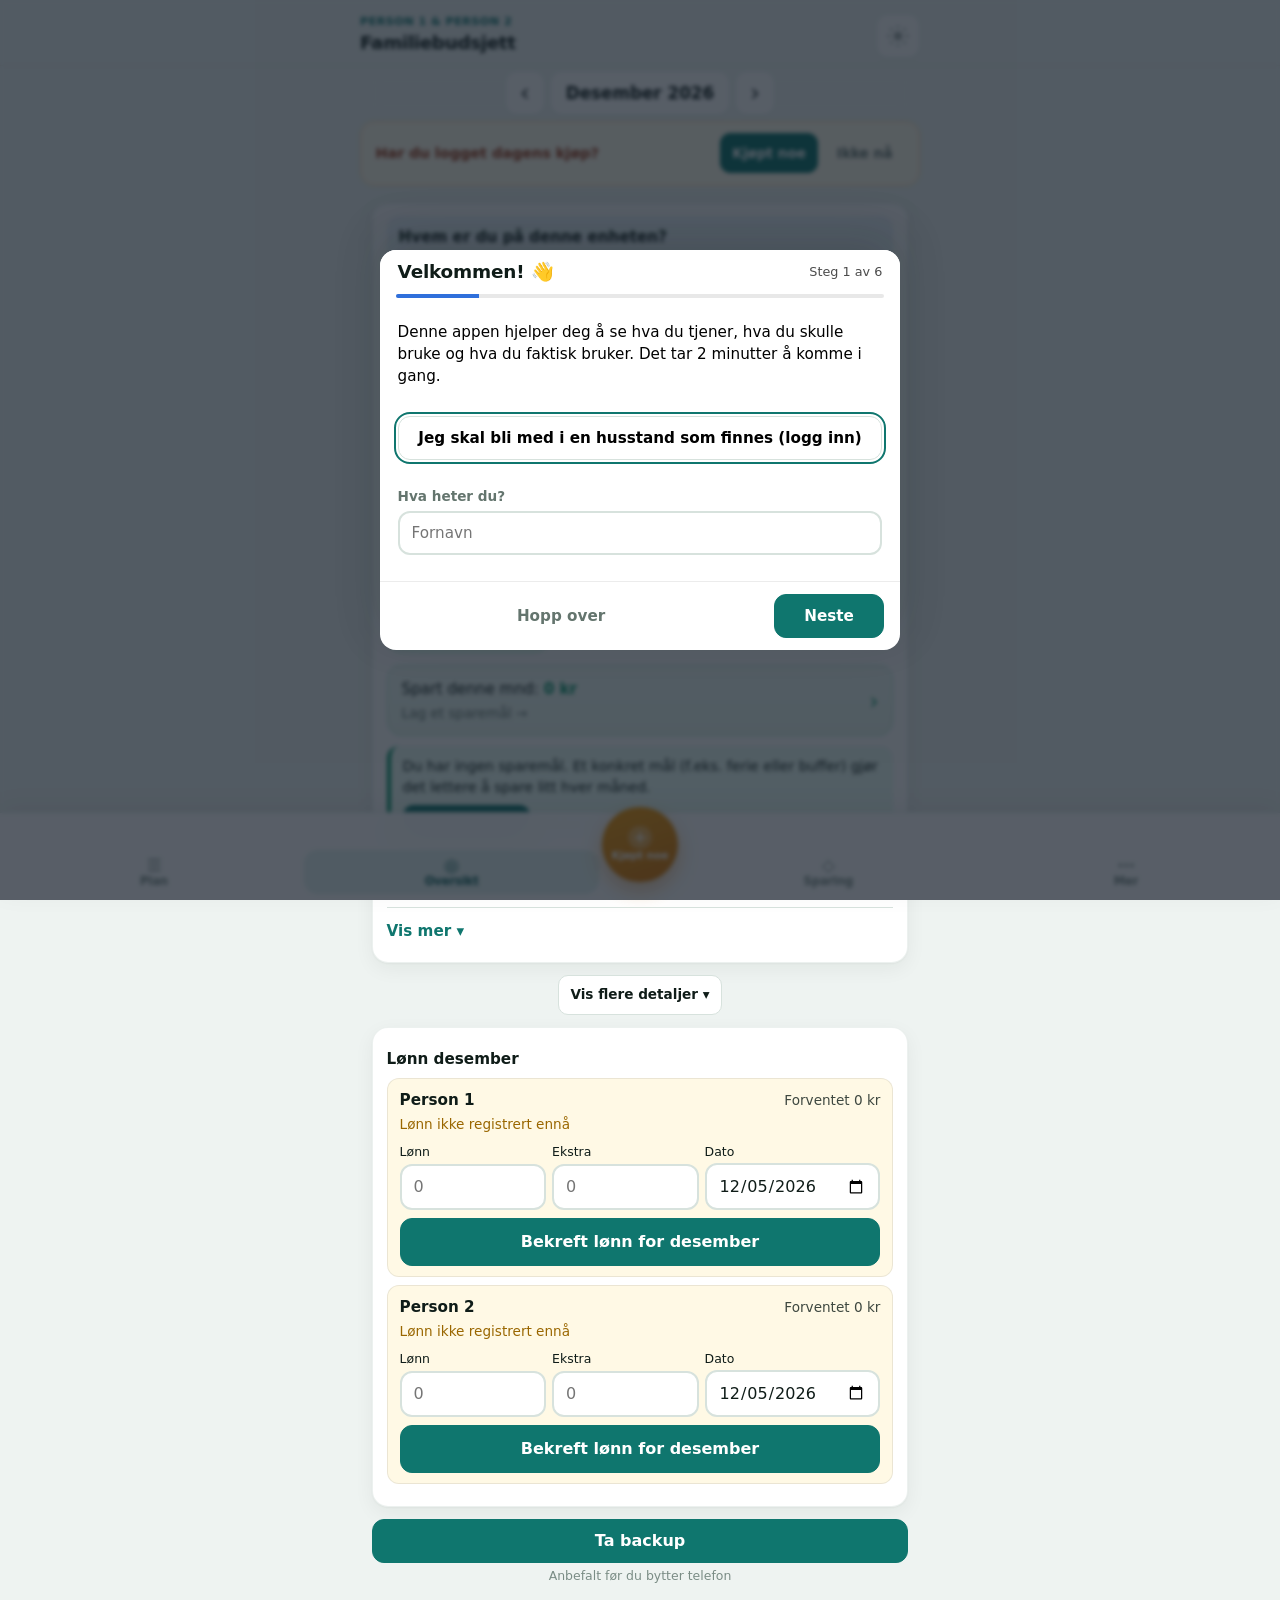
==== commit b3a9d1fc: "Sparing: Igjen etter budsjett, sparemål med dato/andel/innskudd, buffer, anbefalinger, tips, roliger" ====
--- a/index.html
+++ b/index.html
@@ -13,7 +13,7 @@
   <link rel="manifest" href="manifest.webmanifest" />
   <link rel="apple-touch-icon" href="icon-192.png" />
   <title>Familiebudsjett</title>
-  <link rel="stylesheet" href="styles.css" />
+  <link rel="stylesheet" href="styles.css?v=20261101a" />
 </head>
 <body>
   <a class="skip-link" href="#main">Hopp til innhold</a>
@@ -87,13 +87,14 @@
       </div>
 
       <div id="planSafeMini" class="plan-safe-mini" hidden>
-        <span class="plan-safe-label">Trygg å bruke nå</span>
+        <span class="plan-safe-label">Igjen etter budsjett</span>
         <strong id="planSafeMiniValue">—</strong>
       </div>
 
       <div id="planMissingIncome" class="ux-nudge" hidden role="status"></div>
 
       <div class="toolbar plan-toolbar">
+        <button type="button" class="btn secondary" id="btnBudgetProposal" title="Lag et forslag ut fra sparemål og faktisk forbruk">💡 Lag budsjettforslag</button>
         <button type="button" class="btn secondary" id="btnCopyBudget" title="Kopier budsjettbeløp og forventet inntekt fra forrige måned">
           📋 Kopier budsjett fra forrige måned
         </button>
@@ -179,7 +180,7 @@
 
       <section class="card safe-spend-card compact-card" id="safeSpendCard" aria-labelledby="safeSpendTitle">
         <div class="card-head safe-spend-head">
-          <h2 id="safeSpendTitle">Trygg å bruke nå</h2>
+          <h2 id="safeSpendTitle">Igjen etter budsjett</h2>
           <span class="pill blue" id="healthPill" hidden></span>
         </div>
         <p class="safe-spend-value" id="safeSpendValue">—</p>
@@ -187,7 +188,7 @@
         <div class="safe-spend-breakdown" id="safeSpendBreakdown" hidden></div>
         <div class="forlonn-box" id="forLonnBox" hidden></div>
         <p class="meta-line" id="safeSpendReserve" hidden>Reservert til planlagte utlegg: —</p>
-        <p class="safe-spend-hint" id="safeSpendHint">Trygg ruller automatisk: forrige pot + (lønn − utgifter). «På konto nå» er valgfri korreksjon for denne måneden — nullstilles / gjelder ikke automatisk neste mnd. Faste er allerede i banksaldo — ikke trukket på nytt.</p>
+        <p class="safe-spend-hint" id="safeSpendHint">Beløpet ruller automatisk: forrige pot + (lønn − utgifter). «På konto nå» er valgfri korreksjon for denne måneden — nullstilles / gjelder ikke automatisk neste mnd. Faste er allerede i banksaldo — ikke trukket på nytt.</p>
         <div class="health-meter" id="healthMeter" hidden>
           <div class="health-meter-track">
             <div class="health-meter-fill" id="healthMeterFill"></div>
@@ -205,7 +206,7 @@
           <span class="forward-label">Har nå</span>
           <strong class="forward-value" id="forwardHarNaValue">—</strong>
         </div>
-        <p class="hint compact" id="forwardHarNaHint">Trygg å bruke denne måneden (eller bank hvis du har rettet På konto).</p>
+        <p class="hint compact" id="forwardHarNaHint">Igjen etter budsjett denne måneden (eller bank hvis du har rettet På konto).</p>
         <h3 class="forward-sub">Hvis du følger budsjettet</h3>
         <div class="forward-months" id="forwardMonths" aria-label="Projeksjon neste måneder"></div>
         <div class="forward-milestones" id="forwardMilestones" aria-label="Milepæler">
@@ -245,8 +246,8 @@
         <div class="card-head">
           <h2 id="kontoerTitle">På konto nå <em class="opt">(valgfritt)</em></h2>
         </div>
-        <p class="hint compact pa-konto-lead">Valgfri korreksjon for <em>denne</em> måneden — nullstilles / gjelder ikke automatisk neste mnd. Trygg ruller: forrige + (lønn − utgifter). Bruk <strong>Rett saldo</strong> bare hvis banken ikke stemmer.</p>
-        <p class="hint compact pa-konto-new-month" id="paKontoNewMonthHint" hidden>Ny måned — feltet er tomt. Trygg ruller automatisk. Rett saldo bare hvis banken ikke stemmer.</p>
+        <p class="hint compact pa-konto-lead">Valgfri korreksjon for <em>denne</em> måneden — nullstilles / gjelder ikke automatisk neste mnd. Beløpet ruller: forrige + (lønn − utgifter). Bruk <strong>Rett saldo</strong> bare hvis banken ikke stemmer.</p>
+        <p class="hint compact pa-konto-new-month" id="paKontoNewMonthHint" hidden>Ny måned — feltet er tomt. Beløpet ruller automatisk. Rett saldo bare hvis banken ikke stemmer.</p>
         <div id="kontoerGrid" class="kontoer-grid pa-konto-grid"></div>
         <div class="pa-konto-samlet" id="paKontoSamlet" aria-label="Samlet husstand" hidden></div>
         <div class="kontoer-totals" id="kontoerTotals" aria-label="Totalt husstand">
@@ -272,14 +273,14 @@
             <span class="saldo-hero-label">Etter lønn <em class="opt">(plan)</em></span>
             <strong class="saldo-hero-value" id="saldoEtterLonn">—</strong>
           </div>
-          <p class="hint compact saldo-hero-hint">Etter lønn = bruk + forventet inn − forventet ut. Spare er utenfor trygg-å-bruke.</p>
+          <p class="hint compact saldo-hero-hint">Etter lønn = bruk + forventet inn − forventet ut. Spare er utenfor «Igjen etter budsjett».</p>
         </div>
         <div class="stat big blue" id="statForventetWrap" hidden>
           <span class="label">Forventet på konto etter</span>
           <span class="value" id="statForventet">—</span>
         </div>
         <p class="meta-line" id="paKontoUpdated" hidden></p>
-        <p class="hint compact" id="kontoerHint">Velg <strong>Før lønn</strong>, <strong>Etter lønn</strong> eller <strong>På dato</strong> for når saldoen gjelder. Trykk <strong>Bekreft saldo</strong> for å lagre. Under differansen ser du hvordan <strong>forventet</strong> er regnet (forrige bruk + inn − ut − sparing − Fast auto). Mangler forrige måneds bruk, følg knappen dit først. Spare er utenfor «Trygg å bruke».</p>
+        <p class="hint compact" id="kontoerHint">Velg <strong>Før lønn</strong>, <strong>Etter lønn</strong> eller <strong>På dato</strong> for når saldoen gjelder. Trykk <strong>Bekreft saldo</strong> for å lagre. Under differansen ser du hvordan <strong>forventet</strong> er regnet (forrige bruk + inn − ut − sparing − Fast auto). Mangler forrige måneds bruk, følg knappen dit først. Spare er utenfor «Igjen etter budsjett».</p>
         <div id="paKontoCalcHost" class="plan-inc-calc-host">
           <div class="amount-calc" id="paKontoCalc" hidden>
             <div class="amount-calc-display" data-calc-display aria-live="polite">0</div>
@@ -314,7 +315,7 @@
           <h2 id="plannedSpendsTitle">Planlagte utlegg</h2>
           <button type="button" class="btn primary sm" id="btnPlanSpend">Planlegg utlegg</button>
         </div>
-        <p class="hint compact">Reserveres også i måneder før kjøpet. Summen trekkes fra Trygg å bruke for valgt måned og alle senere planlagte utlegg. Unngår dobbelttelling hvis du logger samme kategori.</p>
+        <p class="hint compact">Reserveres også i måneder før kjøpet. Summen trekkes fra Igjen etter budsjett for valgt måned og alle senere planlagte utlegg. Unngår dobbelttelling hvis du logger samme kategori.</p>
         <p class="meta-line" id="plannedSpendsSum">Ingen reserve</p>
         <div id="plannedSpendsList" class="planned-spends-list"></div>
       </section>
@@ -436,11 +437,19 @@
 
     <!-- ——— SPARING ——— -->
     <div id="panelSparing" class="tab-panel" role="tabpanel" aria-labelledby="tabSparing" hidden>
+      <section class="card compact-card spar-sum-card" id="sparSumCard" aria-labelledby="sparSumTitle">
+        <div class="card-head"><h2 id="sparSumTitle">Denne måneden</h2></div>
+        <div id="sparSum"></div>
+      </section>
+      <section class="card compact-card spar-recs-card" id="sparRecsCard" aria-labelledby="sparRecsTitle">
+        <div class="card-head"><h2 id="sparRecsTitle">Anbefalinger</h2></div>
+        <div id="sparRecs"></div>
+      </section>
       <section class="card compact-card sparing-card" id="sectionSparing" aria-labelledby="sparingTitle">
         <div class="card-head">
           <h2 id="sparingTitle">Sparing</h2>
         </div>
-        <p class="hint compact">Spare saldo nå, og loggførte spareinnskudd denne måneden / i år. Ingen tips eller sammenligninger.</p>
+        <p class="hint compact">Spare saldo og loggførte spareinnskudd.</p>
         <div class="view-tabs" id="sparingTabs" role="tablist" aria-label="Visning Sparing"></div>
         <div class="sparing-metrics" id="sparingMetrics" aria-live="polite">
           <div class="sparing-metric is-hero">
@@ -480,7 +489,7 @@
         <div class="card-head">
           <h2 id="sparingGoalsTitle">Sparemål</h2>
         </div>
-        <p class="hint compact">Sett målbeløp og månedlig sparing. Koble spareinnskudd til et mål for automatisk fremdrift. Status: aktiv / nådd / arkivert / forlatt.</p>
+        <p class="hint compact">Sett et mål og spar fast kr/mnd – eller velg en dato, så regner appen ut hvor mye du må sette av. Innskudd koblet til målet teller automatisk.</p>
         <div class="sparing-actions">
           <button type="button" class="btn primary" id="btnGoalAdd">+ Nytt sparemål</button>
         </div>
@@ -492,6 +501,15 @@
         </div>
       </section>
 
+      <section class="card compact-card spar-buffer-card" id="sparBufferCard" aria-labelledby="sparBufferTitle">
+        <div class="card-head"><h2 id="sparBufferTitle">Buffer</h2></div>
+        <p class="hint compact">Hvor mye vil du alltid ha på konto til uforutsette ting? Mangler det, foreslås det å fylle opp over 3 måneder – og det trekkes fra «Igjen etter budsjett».</p>
+        <div id="sparBuffer"></div>
+      </section>
+      <section class="card compact-card spar-hist-card" id="sparHistCard" aria-labelledby="sparHistTitle">
+        <div class="card-head"><h2 id="sparHistTitle">Spart per måned</h2></div>
+        <div id="sparHist"></div>
+      </section>
       <section class="card compact-card sparing-trend-card" id="sectionSparingTrend" aria-labelledby="sparingTrendTitle">
         <div class="card-head">
           <h2 id="sparingTrendTitle">Sparing over år</h2>
@@ -499,6 +517,10 @@
         <p class="hint compact">Sum loggførte spareinnskudd per kalenderår (inkl. arkiverte år).</p>
         <div id="sparingYearBars" class="year-bars multi-year-bars" aria-hidden="true"></div>
         <div id="sparingYearCards" class="multi-year-cards" aria-label="Sparing per år"></div>
+      </section>
+      <section class="card compact-card spar-tips-card" id="sparTipsCard" aria-labelledby="sparTipsTitle">
+        <div class="card-head"><h2 id="sparTipsTitle">Tips for å redusere</h2></div>
+        <div id="sparTips"></div>
       </section>
     </div>
 
@@ -889,6 +911,15 @@
   </dialog>
 
   <!-- Modal: sparemål -->
+  <dialog id="dlgTips" class="modal">
+    <div class="modal-card">
+      <header class="modal-head">
+        <h2 id="tipsTitle">Tips</h2>
+        <button type="button" class="icon-btn" data-close-tips aria-label="Lukk">×</button>
+      </header>
+      <div class="modal-body" id="tipsBody"></div>
+    </div>
+  </dialog>
   <dialog id="dlgGoal" class="modal">
     <form id="formGoal" class="modal-card">
       <header class="modal-head">
@@ -905,19 +936,36 @@
           <span>Målbeløp (kr)</span>
           <input id="goalTarget" class="input lg amount-expr" type="text" inputmode="decimal" placeholder="0" required autocomplete="off" />
         </label>
-        <label class="field">
+        <fieldset class="field">
+          <legend>Hvordan vil du spare?</legend>
+          <div class="seg" id="goalModeSeg" role="radiogroup" aria-label="Sparemåte">
+            <label><input type="radio" name="goalMode" value="monthly" checked /><span>Fast kr/mnd</span></label>
+            <label><input type="radio" name="goalMode" value="date" /><span>Ferdig til dato</span></label>
+          </div>
+        </fieldset>
+        <label class="field" id="goalMonthlyField">
           <span>Spare per måned (kr/mnd)</span>
-          <input id="goalMonthly" class="input lg amount-expr" type="text" inputmode="decimal" placeholder="0" required autocomplete="off" />
+          <input id="goalMonthly" class="input lg amount-expr" type="text" inputmode="decimal" placeholder="0" autocomplete="off" />
+        </label>
+        <label class="field" id="goalDateField" hidden>
+          <span>Ferdig til (måned)</span>
+          <input id="goalTargetDate" class="input lg" type="month" />
         </label>
         <label class="field">
           <span>Spart manuelt / start (kr)</span>
           <input id="goalSaved" class="input lg amount-expr" type="text" inputmode="decimal" placeholder="0" autocomplete="off" />
         </label>
+        <p class="goal-calc" id="goalCalc" aria-live="polite"></p>
         <p class="hint compact" id="goalSavedHint">Kobling: spareinnskudd med valgt sparemål legges oppå dette tallet. ETA oppdateres automatisk.</p>
         <fieldset class="field">
           <legend>Hvem / eier</legend>
           <div class="seg who-seg" id="goalWhoSeg" role="radiogroup" aria-label="Hvem"></div>
         </fieldset>
+        <div class="field" id="goalSplitField" hidden>
+          <span class="field-lbl">Fordeling for felles mål (valgfritt, %)</span>
+          <div class="goal-split" id="goalSplit"></div>
+          <p class="hint compact">Tomt = likt delt. Brukes for å regne ut hvor mye hver av dere setter av per måned.</p>
+        </div>
         <div class="goal-status-actions" id="goalStatusActions" hidden>
           <button type="button" class="btn ghost sm" id="goalMarkReached">Marker nådd</button>
           <button type="button" class="btn ghost sm" id="goalMarkAbandoned" type="button">Forlat</button>
@@ -1000,6 +1048,30 @@
   </dialog>
 
   <!-- Modal: kategorier -->
+  <dialog id="dlgBudgetProposal" class="modal">
+    <div class="modal-card wide">
+      <header class="modal-head">
+        <h2>Lag budsjettforslag</h2>
+        <button type="button" class="icon-btn" id="bpClose" aria-label="Lukk">×</button>
+      </header>
+      <div class="modal-body">
+        <div class="bp-form">
+          <label id="bpPersonWrap">Hvem<select id="bpPerson" class="select"></select></label>
+          <label>Måned<select id="bpMonth" class="select"></select></label>
+          <label>Spare per måned<input id="bpSaving" class="input" inputmode="numeric" placeholder="f.eks. 3000" /></label>
+          <label>Forventet inntekt<input id="bpIncome" class="input" inputmode="numeric" /></label>
+        </div>
+        <label class="bp-check"><input type="checkbox" id="bpOnward" /> Gjelder også månedene etter</label>
+        <button type="button" class="btn primary" id="bpRun">Lag forslag</button>
+        <div id="bpResult"></div>
+        <div class="modal-actions bp-actions">
+          <button type="button" class="btn ghost" id="bpCancel">Avbryt</button>
+          <button type="button" class="btn primary" id="bpApply" hidden>Bruk denne planen</button>
+        </div>
+      </div>
+    </div>
+  </dialog>
+
   <dialog id="dlgCats" class="modal">
     <div class="modal-card wide">
       <header class="modal-head">
@@ -1081,9 +1153,9 @@
         <p class="hint compact">Når du åpner en tom måned, kopieres forventet inntekt og alle kategori-budsjett fra nærmeste tidligere måned med data. Endringer du gjør blir mal for senere måneder. Allerede utfylte måneder overskrives ikke.</p>
         <label class="check-row setting-toggle">
           <input type="checkbox" id="setUseSaldoSafe" checked />
-          <span>Bruk saldo i trygg-å-bruke</span>
-        </label>
-        <p class="hint compact">Når på (anbefalt): <strong>Trygg å bruke nå</strong> = bruk − planlagte utlegg − buffer (faste allerede i banksaldo — ikke trukket på nytt). Under: «Hvis hele budsjettet brukes» = bruk − gjenstående budsjett − planlagte − buffer. Slå av for plan-formel (som fortsatt trekker Fast auto).</p>
+          <span>Bruk saldo i «Igjen etter budsjett»</span>
+        </label>
+        <p class="hint compact">Når på (anbefalt): <strong>Igjen etter budsjett</strong> = bruk − planlagte utlegg − buffer (faste allerede i banksaldo — ikke trukket på nytt). Under: «Hvis hele budsjettet brukes» = bruk − gjenstående budsjett − planlagte − buffer. Slå av for plan-formel (som fortsatt trekker Fast auto).</p>
         <label class="field setting-buffer">
           <span>Buffer som skal stå igjen på bruk</span>
           <div class="input-affix">
@@ -1091,7 +1163,7 @@
             <span>kr</span>
           </div>
         </label>
-        <p class="hint compact">Valgfritt husstandsbeløp (standard 0). Trekkes fra trygg-å-bruke når saldo-formel er på.</p>
+        <p class="hint compact">Valgfritt husstandsbeløp (standard 0). Trekkes fra «Igjen etter budsjett» når saldo-formel er på.</p>
         <h3 class="settings-people-title">Hvem bruker appen?</h3>
         <div class="mode-pick">
           <button type="button" class="btn" data-mode-pick="solo">Bare meg</button>
@@ -1139,9 +1211,9 @@
   <div id="toast" class="toast" role="status" aria-live="polite" hidden></div>
 
   <script src="supabase-config.js"></script>
-  <script src="calc-core.js"></script>
+  <script src="calc-core.js?v=20261101a"></script>
   <script src="sync-core.js"></script>
   <script src="cloud-sync.js"></script>
-  <script src="app.js"></script>
+  <script src="app.js?v=20261101a"></script>
 </body>
 </html>
--- a/styles.css
+++ b/styles.css
@@ -4847,3 +4847,158 @@
 .share-steps { padding-left: 20px; margin: 8px 0; }
 .share-steps li { margin-bottom: 6px; }
 .onb-join { width: 100%; margin-bottom: 14px; white-space: normal; }
+
+/* Oversikt: tap a category row to see logged purchases */
+.mo-row[data-ov-cat] { cursor: pointer; -webkit-tap-highlight-color: transparent; }
+.mo-row[data-ov-cat]:active { opacity: .7; }
+.mo-row[data-ov-cat]:focus { outline: none; }
+.mo-row[data-ov-cat]:focus-visible { outline: 2px solid rgba(59,130,246,.5); outline-offset: 2px; }
+.mo-cat-entries { margin: 0 0 10px; padding: 6px 10px; background: rgba(127,127,127,.07); border-radius: 8px; font-size: .88rem; }
+.mo-cat-list { list-style: none; margin: 0; padding: 0; }
+.mo-cat-list li { display: grid; grid-template-columns: 3.2em 1fr auto; gap: 8px; padding: 5px 0; border-bottom: 1px solid rgba(127,127,127,.15); align-items: baseline; }
+.mo-cat-list li.mo-cat-sum { border-bottom: 0; font-weight: 700; }
+.mo-cat-date { opacity: .7; font-variant-numeric: tabular-nums; }
+.mo-cat-note { overflow-wrap: anywhere; }
+.mo-cat-note small { opacity: .7; }
+.mo-cat-amt { white-space: nowrap; font-variant-numeric: tabular-nums; }
+.mo-cat-empty { margin: 4px 0; opacity: .7; }
+
+/* Innsikt: igjen per dag, varsler, planforslag */
+.mo-day { margin: 2px 0 10px; font-size: .88rem; opacity: .9; }
+.mo-day .neg { color: #c62828; } .mo-day .pos { color: #1a8f3c; }
+.mo-row-day { font-size: .74rem; opacity: .7; margin-top: 2px; }
+.mo-row-over .mo-row-day { color: #c62828; opacity: .9; }
+.mo-row-near .mo-row-nums { color: #b07d00; }
+.mo-row-over .mo-row-nums { color: #c62828; }
+.mo-row-near, .mo-row-over { box-shadow: inset 3px 0 0 #e0a100; padding-left: 8px; }
+.mo-row-over { box-shadow: inset 3px 0 0 #c62828; }
+.mo-sugg { margin: 10px 0; padding: 4px 10px; border-radius: 10px; background: rgba(224,161,0,.08); border: 1px solid rgba(224,161,0,.3); }
+.mo-sugg summary { cursor: pointer; font-weight: 700; padding: 6px 0; }
+.mo-sugg-item { padding: 6px 0 8px; border-top: 1px solid rgba(127,127,127,.15); font-size: .88rem; }
+.mo-sugg-item p { margin: 0 0 6px; }
+.mo-sugg-btns { display: flex; flex-wrap: wrap; gap: 6px; }
+.bp-form { display: grid; grid-template-columns: 1fr 1fr; gap: 8px 10px; margin-bottom: 8px; }
+.bp-form label { display: flex; flex-direction: column; gap: 4px; font-size: .85rem; font-weight: 600; }
+.bp-check { display: flex; gap: 6px; align-items: center; margin: 4px 0 10px; font-size: .88rem; }
+#bpResult { margin-top: 12px; }
+.bp-sum { display: grid; grid-template-columns: 1fr auto; gap: 2px 12px; font-size: .88rem; margin-bottom: 8px; }
+.bp-sum b { text-align: right; font-variant-numeric: tabular-nums; }
+.bp-msg { padding: 8px 10px; border-radius: 8px; font-size: .88rem; margin: 8px 0; }
+.bp-msg.ok { background: rgba(26,143,60,.1); } .bp-msg.warn { background: rgba(224,161,0,.14); } .bp-msg.bad { background: rgba(198,40,40,.12); }
+.bp-table .bp-in { width: 6.5em; padding: 4px 6px; text-align: right; }
+.bp-actions { display: flex; justify-content: flex-end; gap: 8px; margin-top: 12px; }
+@media (max-width: 640px) { .bp-form { grid-template-columns: 1fr; } }
+.bp-label { font-weight: 700; margin: 8px 0 4px; font-size: .9rem; }
+.bp-tip { font-size: .72rem; opacity: .7; font-weight: 400; white-space: normal; max-width: 22em; }
+.bp-table td { vertical-align: top; }
+.bp-table td:nth-child(2) { white-space: normal; }
+.bp-cell { white-space: nowrap; }
+.bp-lock { background: none; border: 0; padding: 0 0 0 4px; cursor: pointer; font-size: .85rem; }
+.bp-off td { opacity: .45; }
+.bp-live { margin: 8px 0 4px; font-size: .88rem; }
+.bp-live.bad { color: #c62828; }
+.bp-tools { display: flex; justify-content: flex-end; }
+.onb-bp { margin: 0 0 12px; padding: 6px 10px; border-radius: 10px; background: rgba(224,161,0,.08); border: 1px solid rgba(224,161,0,.3); }
+.onb-bp summary { cursor: pointer; font-weight: 700; padding: 4px 0; }
+.onb-bp .onb-amt { margin: 6px 0; }
+.bp-table th:nth-child(2), .bp-table td:nth-child(2) { text-align: left; } .bp-table th:first-child, .bp-table td:first-child { width: 1.6em; } .bp-table .bp-in { width: 5.5em; }
+
+/* ——— 2026-11 polish: calmer overview, sparing page ——— */
+.ov-simple #safeSpendCard, .ov-simple #paKontoCard, .ov-simple #plannedSpendsCard { display: none !important; }
+.card { transition: box-shadow .2s ease; }
+.mo-title { font-size: 1.2rem; letter-spacing: -.01em; }
+.mo-grid { gap: 10px; }
+.mo-box { background: #f7faf9; border-color: var(--border); border-radius: 14px; padding: 12px 14px; }
+.mo-box-left { background: var(--green-bg); border-color: #bfe8d6; }
+.mo-lbl { font-size: .72rem; letter-spacing: .04em; color: var(--muted); opacity: 1; }
+.mo-big { font-size: 1.4rem; letter-spacing: -.01em; }
+.mo-big.pos, .mo-row-bot .pos { color: var(--green); }
+.mo-big.neg, .mo-row-bot .neg { color: var(--red); }
+.mo-bar { height: 6px; }
+.mo-bar span { background: var(--green); transition: width .35s ease; }
+.mo-bar.mo-near span { background: #e0a100; }
+.mo-bar.mo-over span { background: var(--red); }
+.mo-day { margin: 12px 0 2px; font-size: .9rem; color: var(--muted); }
+.mo-day b { color: var(--text); }
+.mo-row { padding: 9px 2px; cursor: pointer; border-radius: 8px; transition: background .15s ease; }
+.mo-row:hover { background: rgba(15,118,110,.04); }
+.mo-row-extra { display: none; align-items: center; justify-content: space-between; gap: 8px; margin-top: 3px; }
+.mo-row-near .mo-row-extra, .mo-row-over .mo-row-extra, .mo-row[aria-expanded="true"] .mo-row-extra { display: flex; }
+.mo-row-day { font-size: .75rem; color: var(--muted); }
+.mo-row-over .mo-row-day { color: var(--red); }
+.mo-tips-link { border: 0; background: var(--yellow-bg); color: #8a5a00; border-radius: 999px; padding: 3px 10px; font: inherit; font-size: .75rem; font-weight: 600; cursor: pointer; }
+.mo-spar { display: flex; flex-wrap: wrap; align-items: center; gap: 4px 14px; width: 100%; margin: 12px 0 0; padding: 12px 36px 12px 14px; position: relative;
+  text-align: left; border: 1px solid #bfe8d6; border-radius: 14px; background: linear-gradient(180deg, #f2fbf6, #e9f7f0); color: var(--text); font: inherit; font-size: .85rem; cursor: pointer; }
+.mo-spar span { color: var(--muted); }
+.mo-spar .mo-spar-main { color: var(--text); width: 100%; font-size: .95rem; }
+.mo-spar .mo-spar-main b { color: var(--green); }
+.mo-spar-go { position: absolute; right: 14px; top: 50%; transform: translateY(-50%); font-size: 1.4rem; color: var(--green) !important; }
+.mo-endline { font-size: .85rem; color: var(--muted); margin: 10px 0; }
+.mo-more { margin-top: 14px; border-top: 1px solid var(--border); padding-top: 4px; }
+.mo-more > summary { cursor: pointer; font-weight: 700; color: var(--teal); padding: 8px 0; list-style: none; }
+.mo-more > summary::-webkit-details-marker { display: none; }
+.mo-more > summary::after { content: " ▾"; }
+.mo-more[open] > summary::after { content: " ▴"; }
+.mo-fast > summary { color: var(--muted); }
+/* recommendations */
+.recs { list-style: none; margin: 10px 0 0; padding: 0; display: grid; gap: 8px; }
+.rec { border-radius: 12px; padding: 10px 12px; background: var(--blue-bg); border-left: 4px solid var(--blue); }
+.rec p { margin: 0 0 8px; font-size: .88rem; }
+.rec-buffer, .rec-toomuch, .rec-over { background: var(--orange-bg); border-left-color: var(--amber); }
+.rec-move, .rec-nogoal { background: var(--green-bg); border-left-color: var(--green); }
+.rec-btns { display: flex; gap: 6px; flex-wrap: wrap; }
+/* saving breakdown */
+.spar-bd { display: grid; gap: 4px; margin: 6px 0 10px; }
+.spar-saved { display: flex; align-items: baseline; gap: 8px; flex-wrap: wrap; padding: 10px 12px; border-radius: 12px; background: var(--green-bg); margin-bottom: 6px; }
+.spar-saved span { font-weight: 600; color: var(--muted); }
+.spar-saved strong { font-size: 1.3rem; color: var(--green); }
+.spar-saved small { color: var(--muted); }
+.spar-saved.sm { padding: 6px 10px; margin: 4px 0; }
+.spar-saved.sm strong { font-size: 1.05rem; }
+.spar-bd-row { display: flex; justify-content: space-between; font-size: .88rem; padding: 2px 2px; }
+.spar-bd-row.is-save strong { color: var(--green); }
+.spar-bd-row.is-total { border-top: 1px solid var(--border); padding-top: 6px; margin-top: 2px; font-size: .95rem; }
+.spar-bd-row.is-total.neg strong { color: var(--red); }
+.spar-items { list-style: none; padding: 0; margin: 0 0 8px; font-size: .85rem; }
+.spar-items li { display: flex; justify-content: space-between; gap: 8px; padding: 4px 0; border-bottom: 1px dashed var(--border); }
+.spar-warn { background: var(--red-bg); color: #9f1239; border-radius: 10px; padding: 8px 10px; font-size: .85rem; }
+.empty-note { color: var(--muted); font-size: .88rem; text-align: center; padding: 14px 8px; margin: 0; background: #f7faf9; border-radius: 12px; }
+/* goals */
+.goal-card { display: block; border: 1px solid var(--border); border-radius: 14px; padding: 0; background: #fff; overflow: hidden; margin-bottom: 10px; }
+.goal-card-main { display: block; width: 100%; text-align: left; border: 0; background: transparent; padding: 12px 14px 8px; font: inherit; color: inherit; cursor: pointer; }
+.goal-card.is-reached { border-color: #bfe8d6; background: var(--green-bg); }
+.goal-progress { height: 8px; border-radius: 6px; background: #e7efeb; overflow: hidden; margin: 6px 0; }
+.goal-progress span { display: block; height: 100%; border-radius: 6px; background: linear-gradient(90deg, #10b981, var(--green)); transition: width .4s ease; }
+.goal-track { display: inline-block; font-size: .72rem; font-weight: 700; padding: 1px 8px; border-radius: 999px; margin-left: 4px; }
+.goal-track.is-on { background: var(--green-bg); color: var(--green); }
+.goal-track.is-behind { background: var(--orange-bg); color: #8a5a00; }
+.goal-dep-btn { margin: 0 14px 12px; }
+.goal-calc { margin: 0; padding: 8px 10px; border-radius: 10px; background: var(--green-bg); font-size: .88rem; }
+.goal-calc:empty { display: none; }
+.goal-split { display: flex; gap: 10px; flex-wrap: wrap; }
+.goal-split-f { display: flex; align-items: center; gap: 6px; font-size: .88rem; }
+.goal-split-f .input { width: 70px; }
+/* buffer */
+.buf-row { display: grid; grid-template-columns: 1fr 1fr; gap: 6px 10px; padding: 10px 0; border-bottom: 1px solid var(--border); }
+.buf-name { grid-column: 1 / -1; font-weight: 700; }
+.buf-f { display: grid; gap: 2px; font-size: .78rem; color: var(--muted); }
+.buf-row .goal-progress, .buf-status { grid-column: 1 / -1; font-size: .85rem; }
+.buf-status .pos { color: var(--green); } .buf-status .warn { color: #8a5a00; } .buf-status .muted { color: var(--muted); }
+#sparBufferSave { margin-top: 10px; }
+/* history bars */
+.spar-bars { display: flex; align-items: flex-end; gap: 4px; height: 110px; padding-top: 6px; }
+.spar-bar { flex: 1; height: 100%; display: flex; flex-direction: column; justify-content: flex-end; align-items: center; gap: 4px; }
+.spar-bar span { width: 100%; max-width: 26px; background: linear-gradient(180deg, #34d399, var(--green)); border-radius: 5px 5px 2px 2px; }
+.spar-bar em { font-style: normal; font-size: .62rem; color: var(--muted); }
+/* tips */
+.tips-group { border-bottom: 1px solid var(--border); padding: 4px 0; }
+.tips-group summary { cursor: pointer; font-weight: 600; padding: 8px 0; }
+.tips-list { margin: 0 0 8px; padding-left: 20px; font-size: .88rem; }
+.tips-list li { margin: 4px 0; }
+.onb-goal { margin-top: 16px; padding-top: 12px; border-top: 1px solid var(--border); }
+.onb-q { margin: 0 0 6px; }
+@media (prefers-reduced-motion: reduce) { .mo-bar span, .goal-progress span, .card, .mo-row { transition: none; } }
+.mo-row { padding: 7px 2px; }
+.mo-row-top { margin-bottom: 3px; }
+.mo-row-ok .mo-row-bot { display: none; }
+.mo-row-ok[aria-expanded="true"] .mo-row-bot { display: flex; }
